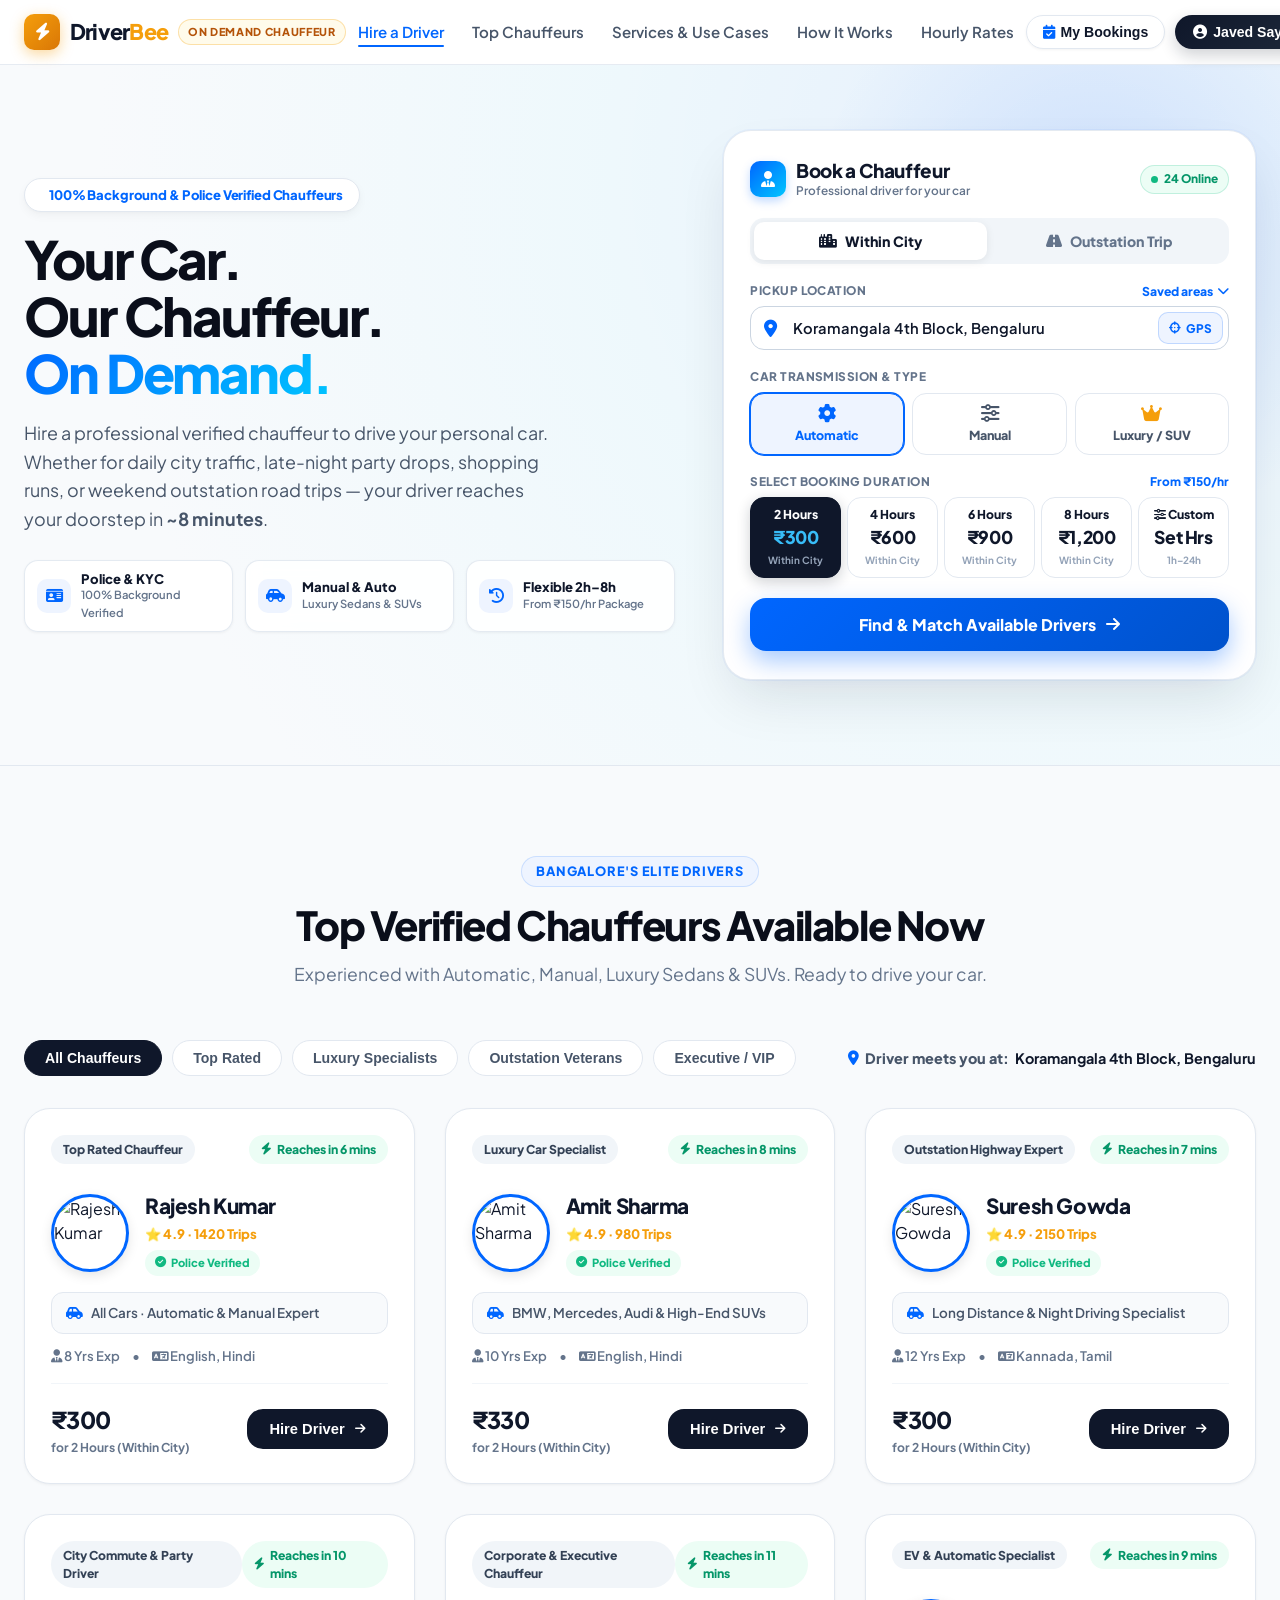
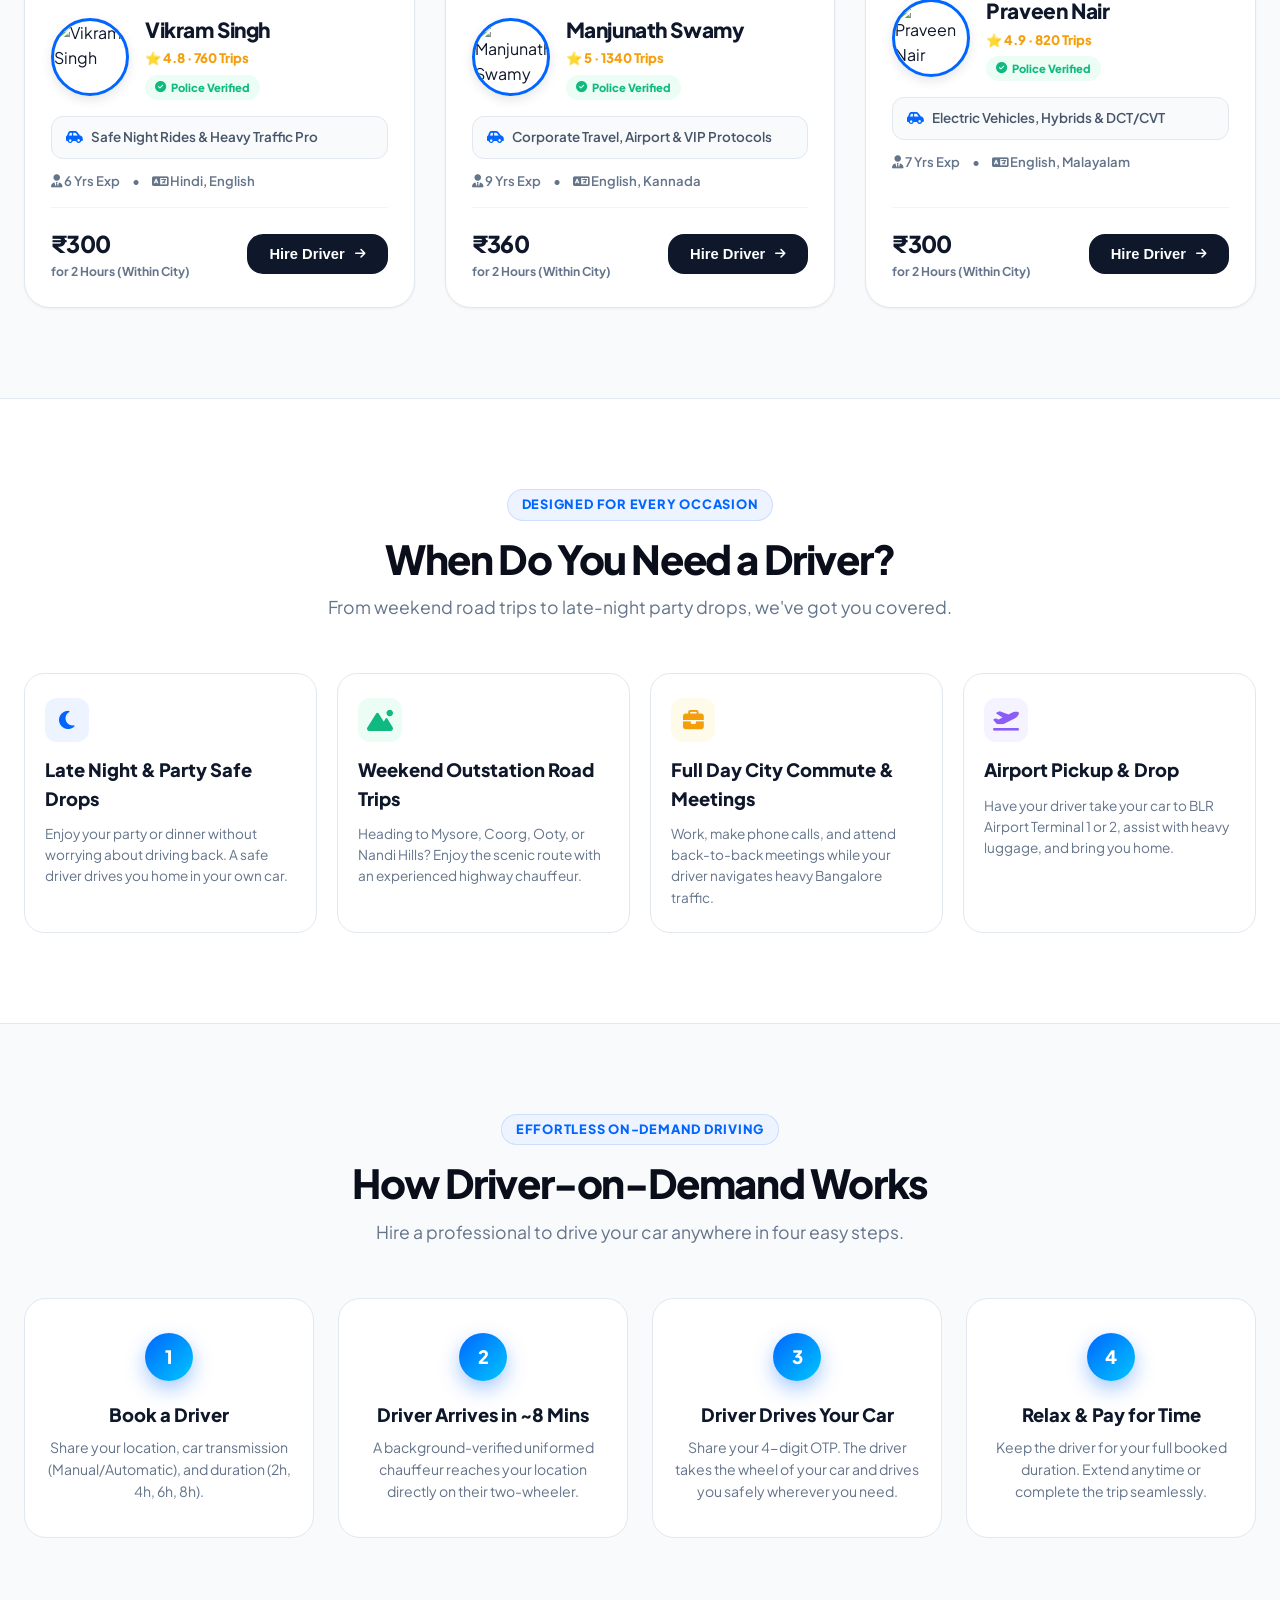
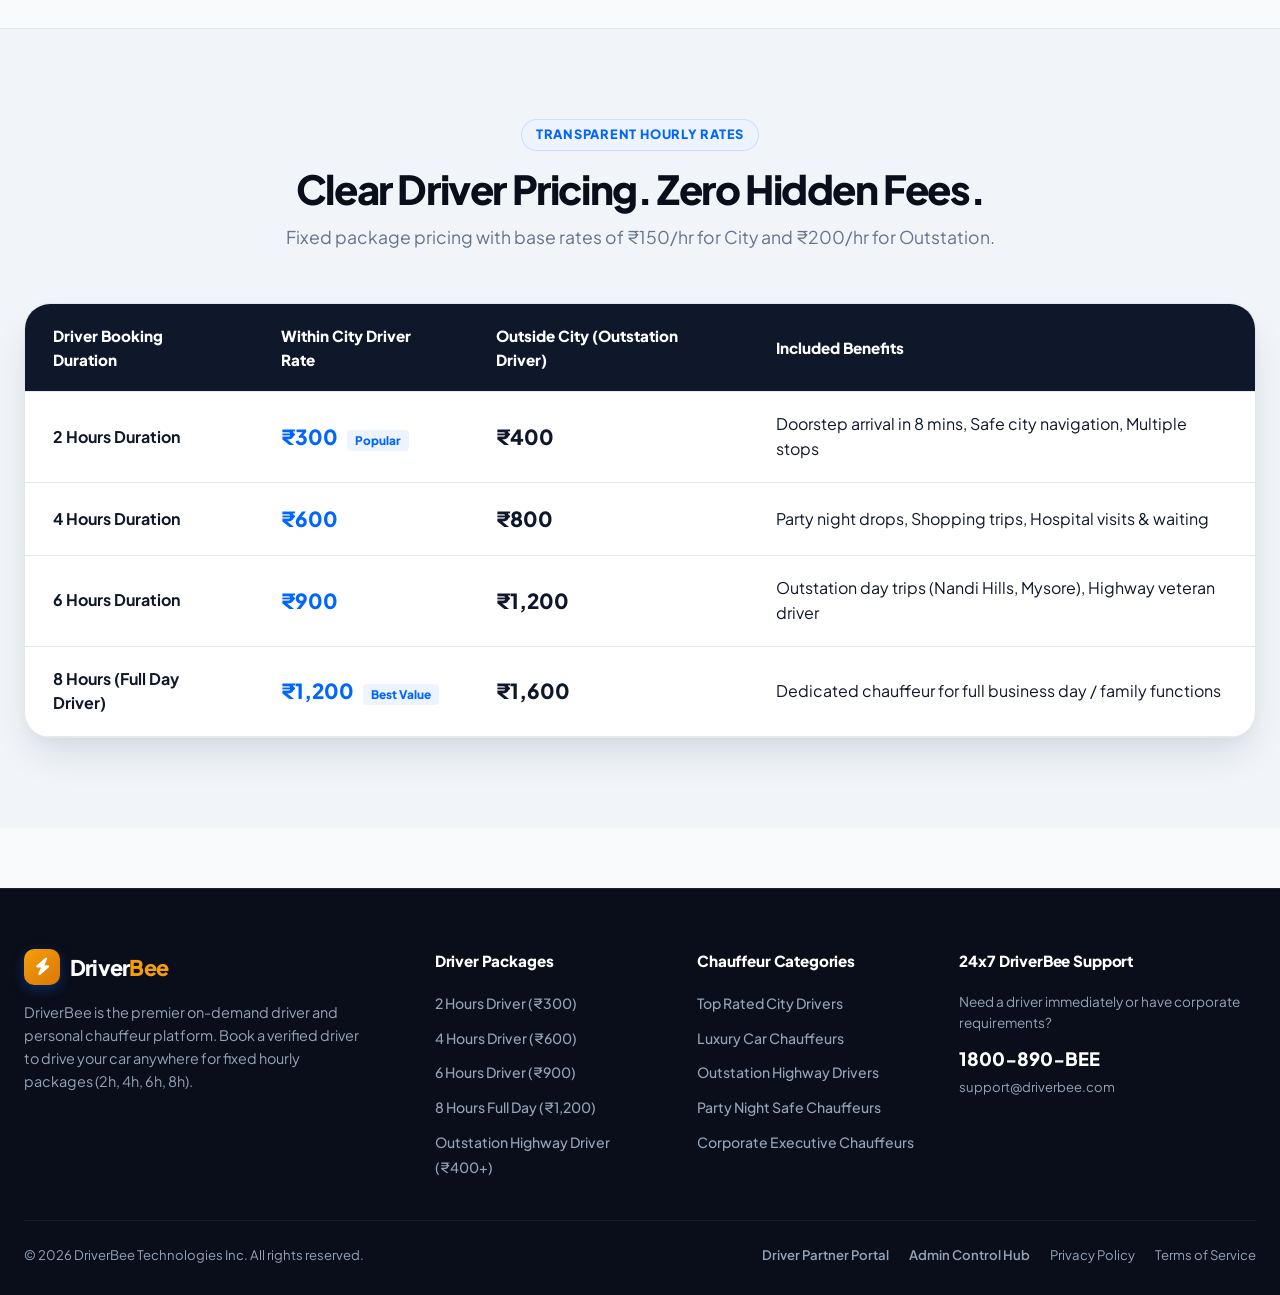
==== index.html @ 40b6294b "Initial commit: DriverBee on-demand chauffeur web platform" ====
<!DOCTYPE html>
<html lang="en">
<head>
  <meta charset="UTF-8">
  <meta name="viewport" content="width=device-width, initial-scale=1.0">
  <title>DriverBee | Hire a Driver on Demand | Your Car, Our Chauffeur</title>
  <meta name="description" content="DriverBee - Hire a verified professional driver on demand to drive your car. Available 24x7 for 2h, 4h, 6h, or 8h durations. Reaches your doorstep in 8 minutes.">

  <!-- Google Fonts -->
  <link rel="preconnect" href="https://fonts.googleapis.com">
  <link rel="preconnect" href="https://fonts.gstatic.com" crossorigin>
  <link href="https://fonts.googleapis.com/css2?family=Plus+Jakarta+Sans:wght@400;500;600;700;800;900&display=swap" rel="stylesheet">

  <!-- FontAwesome Icons -->
  <link rel="stylesheet" href="https://cdnjs.cloudflare.com/ajax/libs/font-awesome/6.5.1/css/all.min.css">

  <!-- Leaflet Maps CSS -->
  <link rel="stylesheet" href="https://unpkg.com/leaflet@1.9.4/dist/leaflet.css" />

  <!-- App Stylesheets -->
  <link rel="stylesheet" href="css/main.css?v=5">
  <link rel="stylesheet" href="css/components.css?v=5">
</head>
<body>

  <!-- Sticky Luxury Website Navbar -->
  <header class="site-navbar">
    <div class="container nav-container">
      <a href="#hero" class="site-brand">
        <div class="brand-icon-box" style="background: linear-gradient(135deg, #F59E0B, #D97706); box-shadow: 0 4px 14px rgba(245, 158, 11, 0.4);">
          <i class="fa-solid fa-bolt" style="color: #FFFFFF;"></i>
        </div>
        <span>Driver<span style="color: #F59E0B;">Bee</span></span>
        <span class="site-brand-badge" style="background: #FFFBEB; color: #B45309; border-color: rgba(245, 158, 11, 0.3);">ON DEMAND CHAUFFEUR</span>
      </a>

      <ul class="nav-menu-links">
        <li><a href="#hero" class="nav-link active">Hire a Driver</a></li>
        <li><a href="#fleetShowcase" class="nav-link">Top Chauffeurs</a></li>
        <li><a href="#useCasesSection" class="nav-link">Services & Use Cases</a></li>
        <li><a href="#howItWorks" class="nav-link">How It Works</a></li>
        <li><a href="#pricingMatrixSection" class="nav-link">Hourly Rates</a></li>
      </ul>

      <div class="nav-actions">
        <button class="nav-btn-secondary" id="btnMyBookingsNav">
          <i class="fa-solid fa-calendar-check" style="color: #0066FF;"></i>
          <span>My Bookings</span>
        </button>

        <button class="nav-btn-primary" onclick="showToast('Customer Account: Javed Sayed (+91 98765 43210)', 'accent')">
          <i class="fa-solid fa-circle-user"></i>
          <span>Javed Sayed</span>
        </button>
      </div>
    </div>
  </header>

  <!-- Main Website Content Area -->
  <div class="main-website-content">

    <!-- ==========================================================
         VIEW 1: CUSTOMER DRIVER BOOKING WEBSITE
         ========================================================== -->
    <div id="customerAppView" style="display: flex; flex-direction: column; width: 100%;">

      <!-- ACTIVE LIVE DRIVER BANNER (Appears if user has active session) -->
      <div id="customerActiveSessionAlert" style="display: none; background: #0A0E1A; color: #fff; padding: 14px 0; border-bottom: 2px solid #0066FF;">
        <div class="container" style="display: flex; justify-content: space-between; align-items: center;">
          <div style="display: flex; align-items: center; gap: 14px;">
            <span class="badge badge-success"><i class="fa-solid fa-circle-dot fa-fade"></i> DRIVER SESSION ACTIVE</span>
            <span id="activeAlertText" style="font-weight: 700;">Rajesh Kumar is assigned to drive your car</span>
          </div>
          <button id="btnOpenActiveTracker" style="background: #0066FF; color: #fff; border: none; border-radius: var(--radius-full); padding: 7px 20px; font-weight: 800; font-size: 0.88rem; cursor: pointer;">
            View Driver Live Tracking & HUD <i class="fa-solid fa-arrow-right" style="margin-left: 4px;"></i>
          </button>
        </div>
      </div>

      <!-- A. HERO SECTION WITH RICH DRIVER BOOKING WIDGET -->
      <section class="hero-web-section" id="hero">
        <div class="hero-mesh-bg"></div>
        <div class="container hero-grid-layout">
          
          <!-- Left Hero Typography -->
          <div class="hero-content-left">
            <div class="hero-pill-tag">
              <i class="fa-solid fa-shield-check" style="color: #0066FF;"></i>
              <span>100% Background & Police Verified Chauffeurs</span>
            </div>

            <h1 class="hero-heading">
              Your Car.<br>
              Our Chauffeur.<br>
              <span class="gradient-text-accent">On Demand.</span>
            </h1>

            <p class="hero-description">
              Hire a professional verified chauffeur to drive your personal car. Whether for daily city traffic, late-night party drops, shopping runs, or weekend outstation road trips — your driver reaches your doorstep in <b>~8 minutes</b>.
            </p>

            <div class="hero-trust-grid">
              <div class="trust-card">
                <div class="trust-icon"><i class="fa-solid fa-id-card"></i></div>
                <div class="trust-text">
                  <div class="trust-title">Police & KYC</div>
                  <div class="trust-sub">100% Background Verified</div>
                </div>
              </div>
              <div class="trust-card">
                <div class="trust-icon"><i class="fa-solid fa-car-side"></i></div>
                <div class="trust-text">
                  <div class="trust-title">Manual & Auto</div>
                  <div class="trust-sub">Luxury Sedans & SUVs</div>
                </div>
              </div>
              <div class="trust-card">
                <div class="trust-icon"><i class="fa-solid fa-clock-rotate-left"></i></div>
                <div class="trust-text">
                  <div class="trust-title">Flexible 2h–8h</div>
                  <div class="trust-sub">From ₹150/hr Package</div>
                </div>
              </div>
            </div>
          </div>

          <!-- Right Hero Interactive Booking Box -->
          <div class="hero-booking-card">
            <div class="widget-header-row">
              <div class="widget-header-title">
                <div class="widget-header-icon-box">
                  <i class="fa-solid fa-user-tie"></i>
                </div>
                <div>
                  <div class="widget-title-text">Book a Chauffeur</div>
                  <div class="widget-title-sub">Professional driver for your car</div>
                </div>
              </div>
              <div class="widget-live-badge">
                <div class="pulse-dot-green"></div>
                <span>24 Online</span>
              </div>
            </div>

            <!-- Service Options Tabs (Within City vs Outside City) -->
            <div class="service-mode-tabs">
              <button class="service-tab-btn active trip-type-card" data-type="within" type="button">
                <i class="fa-solid fa-city"></i>
                <span>Within City</span>
              </button>
              <button class="service-tab-btn trip-type-card" data-type="outside" type="button">
                <i class="fa-solid fa-road"></i>
                <span>Outstation Trip</span>
              </button>
            </div>

            <!-- Pickup Location Input -->
            <div class="widget-input-group">
              <div class="widget-label-row">
                <label class="widget-label">PICKUP LOCATION</label>
                <button type="button" class="btn-saved-places" onclick="customerCtrl.openLocationModal()">
                  Saved areas <i class="fa-solid fa-chevron-down"></i>
                </button>
              </div>
              <div class="widget-input-wrap">
                <i class="fa-solid fa-location-dot input-icon-left"></i>
                <input type="text" class="widget-input" id="locationSearchInput" placeholder="Enter your pickup address" value="Koramangala 4th Block, Bengaluru">
                <button class="btn-gps-action" id="useGpsBtn" type="button" title="Detect GPS location">
                  <i class="fa-solid fa-crosshairs"></i>
                  <span class="gps-text">GPS</span>
                </button>
              </div>
            </div>

            <!-- Outstation Destination (Visible when Outside City is selected) -->
            <div class="outstation-dest-web" id="outstationDestCard">
              <label class="widget-label" style="color: #0066FF;">
                <i class="fa-solid fa-route"></i> OUTSTATION DESTINATION CITY
              </label>
              <div class="widget-input-wrap">
                <i class="fa-solid fa-map-pin input-icon-left" style="color: #0066FF;"></i>
                <input type="text" class="widget-input" id="outstationDestInput" placeholder="e.g. Mysore, Nandi Hills, Coorg, Ooty, Chennai">
              </div>
            </div>

            <!-- Car Transmission & Category Selector -->
            <div class="widget-input-group">
              <label class="widget-label">CAR TRANSMISSION & TYPE</label>
              <div class="car-spec-select-row">
                <button class="car-spec-btn active" type="button" onclick="document.querySelectorAll('.car-spec-btn').forEach(b=>b.classList.remove('active')); this.classList.add('active'); showToast('Automatic car specialist assigned', 'accent');">
                  <i class="fa-solid fa-gear spec-icon"></i>
                  <span class="spec-label">Automatic</span>
                </button>
                <button class="car-spec-btn" type="button" onclick="document.querySelectorAll('.car-spec-btn').forEach(b=>b.classList.remove('active')); this.classList.add('active'); showToast('Manual transmission driver assigned', 'accent');">
                  <i class="fa-solid fa-sliders spec-icon"></i>
                  <span class="spec-label">Manual</span>
                </button>
                <button class="car-spec-btn" type="button" onclick="document.querySelectorAll('.car-spec-btn').forEach(b=>b.classList.remove('active')); this.classList.add('active'); showToast('Executive Luxury chauffeur assigned', 'accent');">
                  <i class="fa-solid fa-crown spec-icon" style="color: #F59E0B;"></i>
                  <span class="spec-label">Luxury / SUV</span>
                </button>
              </div>
            </div>

            <!-- Duration Selection Cards -->
            <div class="widget-input-group">
              <div class="widget-label-row">
                <label class="widget-label">SELECT BOOKING DURATION</label>
                <span class="widget-rate-hint">From ₹150/hr</span>
              </div>

              <div class="duration-web-grid">
                <div class="duration-web-card duration-card active" data-hours="2">
                  <span class="dur-hrs duration-time">2 Hours</span>
                  <span class="dur-cost duration-price">₹300</span>
                  <span class="duration-badge-trip">Within City</span>
                </div>

                <div class="duration-web-card duration-card" data-hours="4">
                  <span class="dur-hrs duration-time">4 Hours</span>
                  <span class="dur-cost duration-price">₹600</span>
                  <span class="duration-badge-trip">Within City</span>
                </div>

                <div class="duration-web-card duration-card" data-hours="6">
                  <span class="dur-hrs duration-time">6 Hours</span>
                  <span class="dur-cost duration-price">₹900</span>
                  <span class="duration-badge-trip">Within City</span>
                </div>

                <div class="duration-web-card duration-card" data-hours="8">
                  <span class="dur-hrs duration-time">8 Hours</span>
                  <span class="dur-cost duration-price">₹1,200</span>
                  <span class="duration-badge-trip">Within City</span>
                </div>

                <div class="duration-web-card duration-card custom-trigger-card" id="customDurationCard" data-hours="custom" onclick="customerCtrl.selectCustomDurationMode()">
                  <span class="dur-hrs"><i class="fa-solid fa-sliders"></i> Custom</span>
                  <span class="dur-cost" id="customCardPrice">Set Hrs</span>
                  <span class="duration-badge-trip" id="customCardLabel">1h–24h</span>
                </div>
              </div>

              <!-- Custom Duration Stepper & Slider Panel -->
              <div class="custom-duration-panel" id="customDurationPanel">
                <div class="custom-panel-header">
                  <span class="custom-panel-title"><i class="fa-solid fa-clock-rotate-left"></i> Custom Hours</span>
                  <span class="custom-panel-badge" id="customRateBadge">₹150 / hr</span>
                </div>

                <div class="custom-stepper-wrap">
                  <button type="button" class="stepper-btn" onclick="customerCtrl.adjustCustomHours(-1)" title="Decrease 1 Hour">
                    <i class="fa-solid fa-minus"></i>
                  </button>
                  <div class="stepper-val-display">
                    <div class="stepper-val-hrs" id="customHoursDisplay">3 Hours</div>
                    <div class="stepper-val-sub" id="customCalculatedFare">Total Fare: ₹450</div>
                  </div>
                  <button type="button" class="stepper-btn" onclick="customerCtrl.adjustCustomHours(1)" title="Increase 1 Hour">
                    <i class="fa-solid fa-plus"></i>
                  </button>
                </div>

                <input type="range" class="custom-range-slider" id="customDurationSlider" min="1" max="24" step="1" value="3" oninput="customerCtrl.onCustomSliderChange(this.value)">

                <div class="quick-custom-chips">
                  <span style="font-size: 0.72rem; color: #64748B; font-weight: 700;">Quick:</span>
                  <button type="button" class="quick-hour-chip" onclick="customerCtrl.setCustomHours(1)">1h</button>
                  <button type="button" class="quick-hour-chip active" onclick="customerCtrl.setCustomHours(3)">3h</button>
                  <button type="button" class="quick-hour-chip" onclick="customerCtrl.setCustomHours(5)">5h</button>
                  <button type="button" class="quick-hour-chip" onclick="customerCtrl.setCustomHours(7)">7h</button>
                  <button type="button" class="quick-hour-chip" onclick="customerCtrl.setCustomHours(10)">10h</button>
                  <button type="button" class="quick-hour-chip" onclick="customerCtrl.setCustomHours(12)">12h</button>
                  <button type="button" class="quick-hour-chip" onclick="customerCtrl.setCustomHours(24)">24h</button>
                </div>
              </div>
            </div>

            <!-- Search Button: Opens Dedicated Matched Drivers Page -->
            <button class="btn-search-cars" id="btnFindMatchDrivers" type="button" onclick="customerCtrl.openDriversPage()">
              <span>Find & Match Available Drivers</span>
              <i class="fa-solid fa-arrow-right"></i>
            </button>
          </div>

        </div>
      </section>

      <!-- B. TOP VERIFIED CHAUFFEURS FLEET SHOWCASE -->
      <section class="web-section" id="fleetShowcase">
        <div class="container">
          <div class="section-title-wrap">
            <span class="section-tag">Bangalore's Elite Drivers</span>
            <h2 class="section-main-heading">Top Verified Chauffeurs Available Now</h2>
            <p class="section-sub-heading">Experienced with Automatic, Manual, Luxury Sedans & SUVs. Ready to drive your car.</p>
          </div>

          <!-- Category Filter Bar -->
          <div class="fleet-controls-bar">
            <div class="fleet-pills-row">
              <button class="cat-pill fleet-filter-pill active" data-category="all">All Chauffeurs</button>
              <button class="cat-pill fleet-filter-pill" data-category="Top Rated">Top Rated</button>
              <button class="cat-pill fleet-filter-pill" data-category="Luxury">Luxury Specialists</button>
              <button class="cat-pill fleet-filter-pill" data-category="Outstation">Outstation Veterans</button>
              <button class="cat-pill fleet-filter-pill" data-category="Corporate">Executive / VIP</button>
            </div>

            <div style="font-size: 0.9rem; font-weight: 800; color: #475569; display: flex; align-items: center; gap: 6px;">
              <i class="fa-solid fa-location-dot" style="color: #0066FF;"></i> Driver meets you at: <b id="currentLocText" style="color: #0F172A;">Koramangala 4th Block, Bengaluru</b>
            </div>
          </div>

          <!-- Drivers Cards Grid -->
          <div class="fleet-cards-web-grid" id="popularCarsList">
            <!-- Dynamically populated by js/customer.js -->
          </div>
        </div>
      </section>


      <!-- C. POPULAR SERVICES & USE-CASES -->
      <section class="web-section" id="useCasesSection" style="background: #FFFFFF; border-top: 1px solid var(--border-subtle); border-bottom: 1px solid var(--border-subtle);">
        <div class="container">
          <div class="section-title-wrap">
            <span class="section-tag">Designed for Every Occasion</span>
            <h2 class="section-main-heading">When Do You Need a Driver?</h2>
            <p class="section-sub-heading">From weekend road trips to late-night party drops, we've got you covered.</p>
          </div>

          <div class="use-cases-grid">
            <div class="use-case-card" onclick="customerCtrl.setBookingDuration(4); showToast('Selected 4 Hours Night Chauffeur package', 'accent');">
              <div class="use-case-icon-box" style="background: #EEF4FF; color: #0066FF;">
                <i class="fa-solid fa-moon"></i>
              </div>
              <h3 style="font-size: 1.15rem; font-weight: 800; color: #0F172A;">Late Night & Party Safe Drops</h3>
              <p style="font-size: 0.85rem; color: #64748B;">Enjoy your party or dinner without worrying about driving back. A safe driver drives you home in your own car.</p>
            </div>

            <div class="use-case-card" onclick="document.querySelector('.trip-type-card[data-type=outside]').click(); showToast('Selected Outstation Road Trip package', 'accent');">
              <div class="use-case-icon-box" style="background: #ECFDF5; color: #10B981;">
                <i class="fa-solid fa-mountain-sun"></i>
              </div>
              <h3 style="font-size: 1.15rem; font-weight: 800; color: #0F172A;">Weekend Outstation Road Trips</h3>
              <p style="font-size: 0.85rem; color: #64748B;">Heading to Mysore, Coorg, Ooty, or Nandi Hills? Enjoy the scenic route with an experienced highway chauffeur.</p>
            </div>

            <div class="use-case-card" onclick="customerCtrl.setBookingDuration(8); showToast('Selected 8 Hours Full Day package', 'accent');">
              <div class="use-case-icon-box" style="background: #FFFBEB; color: #F59E0B;">
                <i class="fa-solid fa-briefcase"></i>
              </div>
              <h3 style="font-size: 1.15rem; font-weight: 800; color: #0F172A;">Full Day City Commute & Meetings</h3>
              <p style="font-size: 0.85rem; color: #64748B;">Work, make phone calls, and attend back-to-back meetings while your driver navigates heavy Bangalore traffic.</p>
            </div>

            <div class="use-case-card" onclick="showToast('Airport terminal pickup selected', 'accent');">
              <div class="use-case-icon-box" style="background: #F5F3FF; color: #8B5CF6;">
                <i class="fa-solid fa-plane-departure"></i>
              </div>
              <h3 style="font-size: 1.15rem; font-weight: 800; color: #0F172A;">Airport Pickup & Drop</h3>
              <p style="font-size: 0.85rem; color: #64748B;">Have your driver take your car to BLR Airport Terminal 1 or 2, assist with heavy luggage, and bring you home.</p>
            </div>
          </div>
        </div>
      </section>


      <!-- D. HOW IT WORKS SECTION -->
      <section class="web-section" id="howItWorks">
        <div class="container">
          <div class="section-title-wrap">
            <span class="section-tag">Effortless On-Demand Driving</span>
            <h2 class="section-main-heading">How Driver-on-Demand Works</h2>
            <p class="section-sub-heading">Hire a professional to drive your car anywhere in four easy steps.</p>
          </div>

          <div class="how-it-works-grid">
            <div class="step-card">
              <div class="step-number-badge">1</div>
              <h3 class="step-card-title">Book a Driver</h3>
              <p class="step-card-desc">Share your location, car transmission (Manual/Automatic), and duration (2h, 4h, 6h, 8h).</p>
            </div>

            <div class="step-card">
              <div class="step-number-badge">2</div>
              <h3 class="step-card-title">Driver Arrives in ~8 Mins</h3>
              <p class="step-card-desc">A background-verified uniformed chauffeur reaches your location directly on their two-wheeler.</p>
            </div>

            <div class="step-card">
              <div class="step-number-badge">3</div>
              <h3 class="step-card-title">Driver Drives Your Car</h3>
              <p class="step-card-desc">Share your 4-digit OTP. The driver takes the wheel of your car and drives you safely wherever you need.</p>
            </div>

            <div class="step-card">
              <div class="step-number-badge">4</div>
              <h3 class="step-card-title">Relax & Pay for Time</h3>
              <p class="step-card-desc">Keep the driver for your full booked duration. Extend anytime or complete the trip seamlessly.</p>
            </div>
          </div>
        </div>
      </section>


      <!-- E. TRANSPARENT PRICING MATRIX SECTION -->
      <section class="web-section" id="pricingMatrixSection" style="background: #F1F5F9; border-top: 1px solid var(--border-subtle);">
        <div class="container">
          <div class="section-title-wrap">
            <span class="section-tag">Transparent Hourly Rates</span>
            <h2 class="section-main-heading">Clear Driver Pricing. Zero Hidden Fees.</h2>
            <p class="section-sub-heading">Fixed package pricing with base rates of ₹150/hr for City and ₹200/hr for Outstation.</p>
          </div>

          <div class="pricing-matrix-container">
            <table class="pricing-web-table">
              <thead>
                <tr>
                  <th>Driver Booking Duration</th>
                  <th>Within City Driver Rate</th>
                  <th>Outside City (Outstation Driver)</th>
                  <th>Included Benefits</th>
                </tr>
              </thead>
              <tbody>
                <tr>
                  <td><b>2 Hours Duration</b></td>
                  <td><span style="font-size: 1.3rem; font-weight: 900; color: #0066FF;">₹300</span> <span class="badge-pop-rate">Popular</span></td>
                  <td><span style="font-size: 1.3rem; font-weight: 900; color: #0F172A;">₹400</span></td>
                  <td>Doorstep arrival in 8 mins, Safe city navigation, Multiple stops</td>
                </tr>
                <tr>
                  <td><b>4 Hours Duration</b></td>
                  <td><span style="font-size: 1.3rem; font-weight: 900; color: #0066FF;">₹600</span></td>
                  <td><span style="font-size: 1.3rem; font-weight: 900; color: #0F172A;">₹800</span></td>
                  <td>Party night drops, Shopping trips, Hospital visits & waiting</td>
                </tr>
                <tr>
                  <td><b>6 Hours Duration</b></td>
                  <td><span style="font-size: 1.3rem; font-weight: 900; color: #0066FF;">₹900</span></td>
                  <td><span style="font-size: 1.3rem; font-weight: 900; color: #0F172A;">₹1,200</span></td>
                  <td>Outstation day trips (Nandi Hills, Mysore), Highway veteran driver</td>
                </tr>
                <tr>
                  <td><b>8 Hours (Full Day Driver)</b></td>
                  <td><span style="font-size: 1.3rem; font-weight: 900; color: #0066FF;">₹1,200</span> <span class="badge-pop-rate">Best Value</span></td>
                  <td><span style="font-size: 1.3rem; font-weight: 900; color: #0F172A;">₹1,600</span></td>
                  <td>Dedicated chauffeur for full business day / family functions</td>
                </tr>
              </tbody>
            </table>
          </div>
        </div>
      </section>

    </div>

    <!-- ==========================================================
         VIEW 1.5: DEDICATED MATCHED DRIVERS DIRECTORY PAGE
         ========================================================== -->
    <div id="driverResultsView" style="display: none; padding: 40px 0; background: #F8FAFC; min-height: 85vh;">
      <div class="container">
        
        <!-- Breadcrumb & Top Bar -->
        <div style="display: flex; justify-content: space-between; align-items: center; margin-bottom: 24px; flex-wrap: wrap; gap: 14px;">
          <div>
            <div style="display: flex; align-items: center; gap: 8px; font-size: 0.85rem; color: #64748B; margin-bottom: 4px;">
              <a href="javascript:void(0)" onclick="window.switchAppView('screen-home')" style="color: #0066FF; text-decoration: none; font-weight: 700;"><i class="fa-solid fa-arrow-left"></i> Back to Booking Widget</a>
              <span>/</span>
              <span style="font-weight: 600;">Available Drivers Near You</span>
            </div>
            <h1 style="font-size: 2.2rem; font-weight: 900; color: #0A0E1A; letter-spacing: -0.03em; margin: 0;">Matched Verified Drivers</h1>
            <p style="color: #64748B; font-size: 1rem; margin-top: 4px;">6 verified professional chauffeurs available right now to drive your car in Bengaluru.</p>
          </div>

          <div style="display: flex; gap: 10px; align-items: center;">
            <button class="nav-btn-secondary" onclick="window.switchAppView('screen-home')" style="background: #FFFFFF; border: 1.5px solid #E2E8F0; padding: 10px 18px; border-radius: var(--radius-full); font-weight: 700; cursor: pointer;">
              <i class="fa-solid fa-sliders"></i> Modify Duration / Location
            </button>
          </div>
        </div>

        <!-- Live Search Criteria Summary Bar -->
        <div class="results-criteria-bar">
          <div style="display: flex; align-items: center; gap: 20px; flex-wrap: wrap;">
            <div style="display: flex; align-items: center; gap: 8px; font-size: 0.92rem; font-weight: 800; color: #0F172A;">
              <i class="fa-solid fa-location-dot" style="color: #0066FF; font-size: 1.15rem;"></i>
              <span>Pickup: <b id="resultsPickupText" style="color: #0066FF;">Koramangala 4th Block, Bengaluru</b></span>
            </div>
            <div style="height: 20px; width: 1px; background: #CBD5E1;"></div>
            <div style="display: flex; align-items: center; gap: 8px; font-size: 0.92rem; font-weight: 800; color: #0F172A;">
              <i class="fa-solid fa-clock" style="color: #10B981; font-size: 1.15rem;"></i>
              <span id="resultsDurationText">2 Hours Duration (₹300)</span>
            </div>
            <div style="height: 20px; width: 1px; background: #CBD5E1;"></div>
            <div style="display: flex; align-items: center; gap: 8px; font-size: 0.92rem; font-weight: 800; color: #0F172A;">
              <i class="fa-solid fa-city" style="color: #F59E0B; font-size: 1.15rem;"></i>
              <span id="resultsTripTypeText">Within City Drive</span>
            </div>
          </div>

          <div style="display: flex; align-items: center; gap: 8px;">
            <span class="badge badge-success" style="font-size: 0.85rem; padding: 8px 16px; border-radius: var(--radius-full);">
              <i class="fa-solid fa-bolt"></i> Doorstep ETA: ~8 Minutes
            </span>
          </div>
        </div>

        <!-- Filter Chips Row -->
        <div class="fleet-controls-bar" style="margin-bottom: 24px;">
          <div class="fleet-pills-row">
            <button class="cat-pill fleet-filter-pill active" onclick="customerCtrl.filterResultsCategory('all', this)">All Drivers (6)</button>
            <button class="cat-pill fleet-filter-pill" onclick="customerCtrl.filterResultsCategory('Top Rated', this)">⭐ 4.9+ Rated (3)</button>
            <button class="cat-pill fleet-filter-pill" onclick="customerCtrl.filterResultsCategory('Luxury', this)">👑 Luxury Specialists (2)</button>
            <button class="cat-pill fleet-filter-pill" onclick="customerCtrl.filterResultsCategory('Outstation', this)">🛣️ Highway Veterans (2)</button>
            <button class="cat-pill fleet-filter-pill" onclick="customerCtrl.filterResultsCategory('Corporate', this)">👔 Executive VIP (1)</button>
          </div>
        </div>

        <!-- Split Grid: Left Drivers Cards, Right Live GPS Radar Map -->
        <div class="results-split-grid">
          <!-- Left Column: Matched Drivers Cards -->
          <div style="display: flex; flex-direction: column; gap: 20px;" id="resultsDriverCardsList">
            <!-- Dynamically populated by js/customer.js -->
          </div>

          <!-- Right Column: Live Nearby Drivers Map -->
          <div style="background: #FFFFFF; border: 1.5px solid #E2E8F0; border-radius: 24px; padding: 22px; box-shadow: var(--shadow-md); position: sticky; top: 90px;">
            <div style="display: flex; justify-content: space-between; align-items: center; margin-bottom: 14px;">
              <div>
                <h3 style="font-size: 1.15rem; font-weight: 900; color: #0F172A; margin: 0;">Live Chauffeur Radar</h3>
                <p style="font-size: 0.8rem; color: #64748B; margin: 2px 0 0;">Active drivers nearby in Koramangala & Indiranagar</p>
              </div>
              <span class="badge badge-accent" style="font-size: 0.78rem;"><i class="fa-solid fa-radar"></i> 6 Online</span>
            </div>

            <div style="height: 380px; border-radius: 16px; overflow: hidden; position: relative; border: 1.5px solid #E2E8F0;">
              <div id="matchedDriversMap" style="width: 100%; height: 100%;"></div>
            </div>

            <div style="margin-top: 16px; background: #F8FAFC; border: 1px solid #E2E8F0; border-radius: 14px; padding: 14px; font-size: 0.82rem; color: #475569; display: flex; align-items: flex-start; gap: 10px;">
              <i class="fa-solid fa-shield-check" style="color: #10B981; font-size: 1.1rem; margin-top: 2px;"></i>
              <div>
                <b>100% Verified Chauffeurs Guarantee</b><br>
                Commercial driving license verified, KYC + police background cleared, and trained for luxury & automatic vehicles.
              </div>
            </div>
          </div>
        </div>

      </div>
    </div>

    <!-- ==========================================================
         VIEW 2: LIVE DRIVER TRACKING & ACTIVE TRIP PAGE (DESKTOP)
         ========================================================== -->
    <div id="liveTrackingDesktopView" style="display: none; padding: 40px 0; background: #F8FAFC;">
      <div class="container">
        
        <div style="display: flex; justify-content: space-between; align-items: center; margin-bottom: 24px;">
          <div>
            <h2 style="font-size: 2.2rem; font-weight: 900; color: #0F172A; letter-spacing: -0.02em;">Live Driver Telemetry</h2>
            <p style="color: #64748B; font-size: 1rem;">Tracking your professional chauffeur arriving at your doorstep in real-time</p>
          </div>
          <button class="nav-btn-secondary" onclick="window.switchAppView('screen-home')">
            <i class="fa-solid fa-arrow-left"></i> Back to Homepage
          </button>
        </div>

        <div class="tracking-web-container">
          <!-- Left Map Column -->
          <div class="tracking-map-col">
            <div id="trackingMap" style="width: 100%; height: 100%;"></div>
          </div>

          <!-- Right Info Column -->
          <div class="tracking-info-col">
            
            <!-- Step Status Timeline -->
            <div class="status-timeline">
              <div class="timeline-line">
                <div class="timeline-line-progress" style="width: 50%;"></div>
              </div>
              <div class="timeline-step completed">
                <div class="step-circle"><i class="fa-solid fa-check"></i></div>
                <span class="step-label">Confirmed</span>
              </div>
              <div class="timeline-step completed">
                <div class="step-circle"><i class="fa-solid fa-id-card"></i></div>
                <span class="step-label">Driver Assigned</span>
              </div>
              <div class="timeline-step current" id="stepCarOnWay">
                <div class="step-circle"><i class="fa-solid fa-person-walking"></i></div>
                <span class="step-label">Driver En Route</span>
              </div>
              <div class="timeline-step" id="stepArrived">
                <div class="step-circle"><i class="fa-solid fa-door-open"></i></div>
                <span class="step-label">At Doorstep</span>
              </div>
              <div class="timeline-step" id="stepTripActive">
                <div class="step-circle"><i class="fa-solid fa-car-side"></i></div>
                <span class="step-label">Driving Your Car</span>
              </div>
            </div>

            <!-- Driver Card -->
            <div class="driver-profile-card">
              <div class="driver-avatar-wrap">
                <img src="https://images.unsplash.com/photo-1534528741775-53994a69daeb?auto=format&fit=crop&w=200&q=80" alt="Driver" class="driver-avatar" id="trackDriverAvatar">
                <div class="driver-rating-pill">⭐ 4.9</div>
              </div>

              <div class="driver-info-col">
                <div class="driver-name" id="trackDriverName">Rajesh Kumar</div>
                <div class="driver-car-meta">
                  <span id="trackDriverCar">Top Rated Chauffeur</span>
                  <span class="plate-badge" id="trackDriverPlate">8 Yrs Exp</span>
                </div>
              </div>

              <div class="driver-actions-col">
                <button class="driver-action-btn" onclick="document.getElementById('callModalOverlay').classList.add('active')" title="Call Driver">
                  <i class="fa-solid fa-phone"></i>
                </button>
                <button class="driver-action-btn" onclick="document.getElementById('chatModalOverlay').classList.add('active')" title="Chat">
                  <i class="fa-solid fa-comment-dots"></i>
                </button>
              </div>
            </div>

            <!-- Handover OTP -->
            <div class="handover-otp-box">
              <div>
                <div class="otp-label">Driver Handover Start OTP</div>
                <div style="font-size: 0.78rem; color: #64748B;">Share with driver when they arrive to start trip timer</div>
              </div>
              <div class="otp-number" id="trackOtpNumber">4821</div>
            </div>

            <!-- Active Countdown Clock (When Trip is Active) -->
            <div id="activeHudCountdownBox" style="background: #0A0E1A; color: #fff; border-radius: 20px; padding: 22px; text-align: center; box-shadow: var(--shadow-md);">
              <div style="font-size: 0.8rem; color: #38BDF8; font-weight: 800; text-transform: uppercase; letter-spacing: 0.05em;">Driver with you for</div>
              <div class="countdown-main-timer" id="activeTripCountdownTimer" style="font-size: 2.6rem;">03:42:18</div>
              <div style="font-size: 0.8rem; color: #94A3B8;">remaining in your booked session</div>
            </div>

            <!-- Action Buttons -->
            <div style="display: grid; grid-template-columns: 1fr 1fr; gap: 12px;">
              <button class="extend-btn" id="extendTripBtn">
                <i class="fa-solid fa-clock-rotate-left"></i> Extend Driver Time
              </button>
              <button class="sos-btn" id="sosBtn">
                <i class="fa-solid fa-triangle-exclamation"></i> 24x7 Helpline SOS
              </button>
            </div>

            <button class="btn" id="simArrivedBtn" style="background: #0066FF; color: #fff; border: none; border-radius: 14px; padding: 14px; font-weight: 800; font-size: 0.95rem; cursor: pointer;">
              <i class="fa-solid fa-forward-step"></i> Simulate Driver Arrived at Doorstep
            </button>
          </div>
        </div>

      </div>
    </div>


    <!-- ==========================================================
         VIEW 3: DRIVER PARTNER PORTAL (DESKTOP)
         ========================================================== -->
    <div id="driverAppView" style="display: none; padding: 40px 0; background: #F8FAFC;">
      <div class="container">
        <div style="display: flex; justify-content: space-between; align-items: center; margin-bottom: 24px;">
          <div>
            <h2 style="font-size: 2.2rem; font-weight: 900; color: #0F172A;">Driver Partner Operations Portal</h2>
            <p style="color: #64748B;">Manage your availability, receive on-demand driving requests, and start trips</p>
          </div>

          <div style="display: flex; align-items: center; gap: 14px; background: #FFFFFF; border: 1.5px solid #CBD5E1; padding: 10px 20px; border-radius: var(--radius-full);">
            <span id="driverStatusLabel" style="font-weight: 800; color: #10B981;">Online & Receiving Requests</span>
            <label class="toggle-switch">
              <input type="checkbox" id="driverOnlineToggle" checked>
              <span class="toggle-slider"></span>
            </label>
          </div>
        </div>

        <div class="driver-portal-grid">
          <!-- Driver Left Info & Earnings -->
          <div style="display: flex; flex-direction: column; gap: 20px;">
            <div style="background: #FFFFFF; border: 1.5px solid #E2E8F0; border-radius: 24px; padding: 26px;">
              <div style="display: flex; align-items: center; gap: 16px; margin-bottom: 20px;">
                <img src="https://images.unsplash.com/photo-1534528741775-53994a69daeb?auto=format&fit=crop&w=200&q=80" style="width: 64px; height: 64px; border-radius: 50%; object-fit: cover; border: 2.5px solid #0066FF;">
                <div>
                  <h3 style="font-size: 1.25rem; font-weight: 900;">Rajesh Kumar</h3>
                  <div style="font-size: 0.82rem; color: #64748B;">Specialty: All Manual & Automatic Cars</div>
                  <div style="font-size: 0.8rem; font-weight: 800; color: #F59E0B; margin-top: 3px;">⭐ 4.9 Rating · 1,420 Completed Trips</div>
                </div>
              </div>

              <div style="border-top: 1.5px solid #F1F5F9; padding-top: 18px; display: grid; grid-template-columns: 1fr 1fr; gap: 14px;">
                <div>
                  <div style="font-size: 0.78rem; color: #64748B; font-weight: 700;">Today's Payout</div>
                  <div style="font-size: 1.6rem; font-weight: 900; color: #10B981;" id="driverTodayEarnings">₹2,150</div>
                </div>
                <div>
                  <div style="font-size: 0.78rem; color: #64748B; font-weight: 700;">Trips Done</div>
                  <div style="font-size: 1.6rem; font-weight: 900; color: #0066FF;" id="driverTodayTrips">3</div>
                </div>
              </div>
            </div>

            <!-- Trigger Demo Request -->
            <button id="driverTriggerSimBtn" style="background: #0F172A; color: #fff; border: none; border-radius: 16px; padding: 16px; font-weight: 800; font-size: 0.95rem; cursor: pointer;">
              <i class="fa-solid fa-bell"></i> Simulate Incoming Customer Driver Request
            </button>
          </div>

          <!-- Driver Right Area: Radar / Navigation -->
          <div style="background: #FFFFFF; border: 1.5px solid #E2E8F0; border-radius: 24px; padding: 26px;">
            <div class="driver-radar-card" id="driverRadarCard" style="margin: 0; min-height: 340px; justify-content: center;">
              <div class="radar-circle-outer">
                <div class="radar-pulse-anim"></div>
                <div class="radar-circle-inner"><i class="fa-solid fa-radar radar-center-icon"></i></div>
              </div>
              <h3 style="font-size: 1.3rem; font-weight: 900; margin-bottom: 6px;">Hotspot Radar Active: Koramangala</h3>
              <p style="font-size: 0.9rem; color: #94A3B8; max-width: 420px;">Waiting for nearby customers who need a driver for their car. 15-second response window.</p>
            </div>

            <!-- Active Navigation Panel -->
            <div id="driverActiveTripPanel" style="display: none; flex-direction: column; gap: 16px;">
              <div style="height: 250px; border-radius: 18px; overflow: hidden;"><div id="driverNavMap"></div></div>
              <div style="display: flex; justify-content: space-between; align-items: center; flex-wrap: wrap; gap: 12px;">
                <div>
                  <div style="font-size: 0.78rem; font-weight: 800; color: #0066FF;">MEET CUSTOMER AT</div>
                  <div style="font-size: 1.15rem; font-weight: 800;">Koramangala 4th Block, Bengaluru</div>
                </div>
                <div id="driverOtpSection" style="display: flex; gap: 8px;">
                  <input type="text" id="driverOtpInput" placeholder="4-digit OTP" maxlength="4" style="width: 120px; border: 1.5px solid #CBD5E1; border-radius: 10px; text-align: center; font-weight: 800; font-size: 1.15rem;">
                  <button id="driverVerifyOtpBtn" style="background: #10B981; color: #fff; border: none; border-radius: 10px; padding: 0 18px; font-weight: 800; cursor: pointer;">Verify & Start Driving</button>
                </div>
              </div>
            </div>
          </div>
        </div>

      </div>
    </div>


    <!-- ==========================================================
         VIEW 4: ADMIN CONTROL CENTER (DESKTOP)
         ========================================================== -->
    <div id="adminAppView" style="display: none; padding: 40px 0; background: #0A0E1A; color: #FFFFFF; min-height: 80vh;">
      <div class="container" style="display: flex; flex-direction: column; gap: 30px;">
        
        <div style="display: flex; justify-content: space-between; align-items: center;">
          <div>
            <h2 style="font-size: 2.3rem; font-weight: 900; letter-spacing: -0.02em;">Driver Network Admin Hub</h2>
            <p style="color: #94A3B8; font-size: 1rem;">Dynamic hourly pricing configurator, driver verification, and live dispatch</p>
          </div>
          <button id="adminResetPricingBtn" style="background: rgba(255,255,255,0.1); border: 1px solid rgba(255,255,255,0.2); color: #fff; padding: 10px 20px; border-radius: var(--radius-md); font-size: 0.88rem; font-weight: 700; cursor: pointer;">
            <i class="fa-solid fa-rotate-left"></i> Reset Defaults (₹300/₹400)
          </button>
        </div>

        <!-- KPI Metrics -->
        <div class="admin-stats-grid">
          <div class="admin-stat-card">
            <span class="admin-stat-label">Total Platform Revenue</span>
            <span class="admin-stat-num" id="adminStatRevenue">₹2,84,500</span>
          </div>
          <div class="admin-stat-card">
            <span class="admin-stat-label">Completed Driver Trips</span>
            <span class="admin-stat-num" id="adminStatBookings">348</span>
          </div>
          <div class="admin-stat-card">
            <span class="admin-stat-label">Active Verified Chauffeurs</span>
            <span class="admin-stat-num" id="adminStatFleet">6</span>
          </div>
          <div class="admin-stat-card">
            <span class="admin-stat-label">Driver Quality Rating</span>
            <span class="admin-stat-num" id="adminStatRating">⭐ 4.9</span>
          </div>
        </div>

        <!-- Tabs Navigation -->
        <div class="admin-nav-tabs">
          <button class="admin-tab-btn active" data-tab="pricing">Hourly Pricing Matrix</button>
          <button class="admin-tab-btn" data-tab="fleet">Chauffeur Team</button>
          <button class="admin-tab-btn" data-tab="fleetMap">Live Telemetry Map</button>
          <button class="admin-tab-btn" data-tab="coupons">Promo Code Manager</button>
        </div>

        <!-- Tab 1: Pricing Config -->
        <div class="admin-card-panel admin-tab-content" id="adminTab_pricing">
          <div>
            <h3 style="font-size: 1.3rem; font-weight: 800;">Configurable Driver Duration Pricing</h3>
            <p style="font-size: 0.88rem; color: #94A3B8; margin-top: 4px;">
              Update 2h, 4h, 6h, and 8h driver rental rates for Within City and Outside City independently. Changes take effect on the customer website immediately.
            </p>
          </div>

          <table class="pricing-table-matrix">
            <thead>
              <tr>
                <th>Booking Duration</th>
                <th>Within City Driver Package Rate (₹)</th>
                <th>Outside City (Outstation Driver Rate) (₹)</th>
              </tr>
            </thead>
            <tbody>
              <tr>
                <td><b>2 Hours Duration</b></td>
                <td><input type="number" class="price-edit-input" id="priceWithin_2" value="300"></td>
                <td><input type="number" class="price-edit-input" id="priceOutside_2" value="400"></td>
              </tr>
              <tr>
                <td><b>4 Hours Duration</b></td>
                <td><input type="number" class="price-edit-input" id="priceWithin_4" value="600"></td>
                <td><input type="number" class="price-edit-input" id="priceOutside_4" value="800"></td>
              </tr>
              <tr>
                <td><b>6 Hours Duration</b></td>
                <td><input type="number" class="price-edit-input" id="priceWithin_6" value="900"></td>
                <td><input type="number" class="price-edit-input" id="priceOutside_6" value="1200"></td>
              </tr>
              <tr>
                <td><b>8 Hours Duration</b></td>
                <td><input type="number" class="price-edit-input" id="priceWithin_8" value="1200"></td>
                <td><input type="number" class="price-edit-input" id="priceOutside_8" value="1600"></td>
              </tr>
            </tbody>
          </table>

          <div style="display: grid; grid-template-columns: 1fr 1fr; gap: 20px; border-top: 1px solid rgba(255,255,255,0.08); padding-top: 18px;">
            <div>
              <label style="font-size: 0.82rem; color: #94A3B8; display: block; margin-bottom: 6px;">GST Tax Percentage (%)</label>
              <input type="number" class="price-edit-input" id="priceGst" value="5" style="width: 100%;">
            </div>
            <div>
              <label style="font-size: 0.82rem; color: #94A3B8; display: block; margin-bottom: 6px;">Safety & Background Verification Fee (₹)</label>
              <input type="number" class="price-edit-input" id="priceInsurance" value="49" style="width: 100%;">
            </div>
          </div>

          <button class="admin-save-btn" id="adminSavePricingBtn" style="padding: 13px 26px; font-size: 0.95rem;">
            <i class="fa-solid fa-floppy-disk"></i> Save & Apply Driver Pricing
          </button>
        </div>

        <!-- Tab 2: Chauffeur Team Management -->
        <div class="admin-card-panel admin-tab-content" id="adminTab_fleet" style="display: none;">
          <table class="fleet-admin-table">
            <thead>
              <tr>
                <th>Chauffeur Name</th>
                <th>Languages</th>
                <th>Multiplier</th>
                <th>Availability</th>
                <th>Action</th>
              </tr>
            </thead>
            <tbody id="adminFleetTableBody"></tbody>
          </table>
        </div>

        <!-- Tab 3: Dispatcher Map -->
        <div class="admin-card-panel admin-tab-content" id="adminTab_fleetMap" style="display: none;">
          <div style="height: 450px; border-radius: 18px; overflow: hidden;"><div id="dispatcherMap"></div></div>
        </div>

        <!-- Tab 4: Promo Codes -->
        <div class="admin-card-panel admin-tab-content" id="adminTab_coupons" style="display: none;">
          <div style="display: flex; gap: 14px; align-items: flex-end;">
            <div style="flex: 1;">
              <label style="font-size: 0.82rem; color: #94A3B8; display: block; margin-bottom: 6px;">Coupon Code</label>
              <input type="text" class="price-edit-input" id="newPromoCode" placeholder="e.g. FIRSTDRIVER" style="width: 100%; text-transform: uppercase;">
            </div>
            <div style="width: 160px;">
              <label style="font-size: 0.82rem; color: #94A3B8; display: block; margin-bottom: 6px;">Discount (₹)</label>
              <input type="number" class="price-edit-input" id="newPromoDiscount" placeholder="100" style="width: 100%;">
            </div>
            <button class="admin-save-btn" id="adminAddPromoBtn" style="padding: 11px 22px;">+ Add Coupon</button>
          </div>
        </div>

      </div>
    </div>

  </div>


  <!-- ==========================================================
       MODALS: BOOKING SUMMARY, CALL, CHAT, SOS
       ========================================================== -->

  <!-- Booking & Checkout Modal Window -->
  <div class="modal-overlay-web" id="bookingDrawerOverlay">
    <div class="modal-window-card">
      <div style="display: flex; justify-content: space-between; align-items: center;">
        <h3 style="font-size: 1.45rem; font-weight: 900; color: #0F172A; letter-spacing: -0.02em;">Confirm Driver Booking</h3>
        <button class="drawer-close-btn" onclick="customerCtrl.closeBookingDrawer()">&times;</button>
      </div>

      <!-- Selected Driver Card -->
      <div class="selected-car-banner">
        <img src="" id="drawerCarImg" alt="Selected Driver" class="banner-car-img">
        <div class="banner-car-details">
          <div class="banner-car-name" id="drawerCarName">Rajesh Kumar</div>
          <div class="banner-car-sub" id="drawerCarSub">Top Rated Chauffeur · 8 Yrs Experience</div>
        </div>
      </div>

      <!-- Fare Breakdown -->
      <div class="fare-breakdown-card">
        <div class="fare-row">
          <span class="fare-label">Base Driver Rental Fee</span>
          <span class="fare-val" id="drawerFareBase">₹600</span>
        </div>
        <div class="fare-row">
          <span class="fare-label">Driver Doorstep Dispatch & Safety Fee</span>
          <span class="fare-val" id="drawerFareInsurance">₹49</span>
        </div>
        <div class="fare-row" id="drawerFareDiscountRow" style="display: none; color: #10B981;">
          <span class="fare-label">Promo Discount</span>
          <span class="fare-val" id="drawerFareDiscount" style="color: #10B981;">-₹100</span>
        </div>
        <div class="fare-row">
          <span class="fare-label">Taxes & GST (5%)</span>
          <span class="fare-val" id="drawerFareGst">₹32</span>
        </div>
        <div class="fare-row total-row">
          <span class="fare-label">Total Amount Payable</span>
          <span class="fare-val" id="drawerFareTotal">₹681</span>
        </div>
      </div>

      <!-- Promo Code Input -->
      <div class="promo-input-wrap">
        <input type="text" class="promo-input" id="promoCodeInput" placeholder="Enter coupon (e.g. FIRSTDRIVE)">
        <button class="promo-apply-btn" id="applyPromoBtn">Apply</button>
      </div>

      <!-- Payment Method -->
      <div>
        <div style="font-size: 0.85rem; font-weight: 800; color: #0F172A; margin-bottom: 8px;">Select Payment Method</div>
        <div class="payment-methods-grid">
          <div class="pay-method-card active" data-method="UPI">
            <i class="fa-solid fa-qrcode pay-icon"></i>
            <span class="pay-label">UPI / GPay</span>
          </div>
          <div class="pay-method-card" data-method="Card">
            <i class="fa-solid fa-credit-card pay-icon"></i>
            <span class="pay-label">Debit/Credit Card</span>
          </div>
          <div class="pay-method-card" data-method="Cash">
            <i class="fa-solid fa-money-bill-wave pay-icon" style="color: #10B981;"></i>
            <span class="pay-label">Pay Driver directly</span>
          </div>
        </div>
      </div>

      <!-- Confirm Button -->
      <button class="confirm-booking-btn" id="confirmBookingBtn">
        <span>Confirm & Dispatch Driver</span>
        <i class="fa-solid fa-arrow-right"></i>
      </button>
    </div>
  </div>

  <!-- Location Picker Modal -->
  <div class="modal-overlay-web" id="locationModalOverlay">
    <div class="modal-window-card" style="max-width: 480px;">
      <div style="display: flex; justify-content: space-between; align-items: center;">
        <h3 style="font-size: 1.35rem; font-weight: 900;">Choose Driver Pickup Spot</h3>
        <button class="drawer-close-btn" onclick="customerCtrl.closeLocationModal()">&times;</button>
      </div>

      <div style="display: flex; flex-direction: column; gap: 10px; margin-top: 10px;">
        <div style="background: #F8FAFC; border: 1.5px solid #E2E8F0; border-radius: 16px; padding: 14px; cursor: pointer;" onclick="customerCtrl.selectQuickLocation('Koramangala 4th Block, Bengaluru', 12.9352, 77.6245)">
          <div style="font-weight: 800; color: #0F172A;"><i class="fa-solid fa-house" style="color: #0066FF; margin-right: 8px;"></i> Koramangala 4th Block</div>
          <div style="font-size: 0.8rem; color: #64748B; margin-top: 2px;">Bengaluru, Karnataka · (High Demand Area)</div>
        </div>

        <div style="background: #F8FAFC; border: 1.5px solid #E2E8F0; border-radius: 16px; padding: 14px; cursor: pointer;" onclick="customerCtrl.selectQuickLocation('Indiranagar 100ft Road, Bengaluru', 12.9716, 77.6412)">
          <div style="font-weight: 800; color: #0F172A;"><i class="fa-solid fa-briefcase" style="color: #10B981; margin-right: 8px;"></i> Indiranagar 100ft Road</div>
          <div style="font-size: 0.8rem; color: #64748B; margin-top: 2px;">Bengaluru, Karnataka</div>
        </div>

        <div style="background: #F8FAFC; border: 1.5px solid #E2E8F0; border-radius: 16px; padding: 14px; cursor: pointer;" onclick="customerCtrl.selectQuickLocation('HSR Layout Sector 1, Bengaluru', 12.9121, 77.6446)">
          <div style="font-weight: 800; color: #0F172A;"><i class="fa-solid fa-location-dot" style="color: #F59E0B; margin-right: 8px;"></i> HSR Layout Sector 1</div>
          <div style="font-size: 0.8rem; color: #64748B; margin-top: 2px;">Bengaluru, Karnataka</div>
        </div>

        <div style="background: #F8FAFC; border: 1.5px solid #E2E8F0; border-radius: 16px; padding: 14px; cursor: pointer;" onclick="customerCtrl.selectQuickLocation('Kempegowda Int. Airport (BLR), Bengaluru', 13.1986, 77.7066)">
          <div style="font-weight: 800; color: #0F172A;"><i class="fa-solid fa-plane" style="color: #8B5CF6; margin-right: 8px;"></i> Bangalore Airport (BLR)</div>
          <div style="font-size: 0.8rem; color: #64748B; margin-top: 2px;">Terminal 1 & 2 Pickups</div>
        </div>
      </div>
    </div>
  </div>

  <!-- Extend Booking Modal -->
  <div class="modal-overlay-web" id="extendModalOverlay">
    <div class="modal-window-card" style="max-width: 480px;">
      <div style="display: flex; justify-content: space-between; align-items: center;">
        <h3 style="font-size: 1.35rem; font-weight: 900;">Extend Driver Duration</h3>
        <button class="drawer-close-btn" onclick="customerCtrl.closeExtendModal()">&times;</button>
      </div>

      <p style="font-size: 0.88rem; color: #64748B;">Keep the driver longer for your ongoing journey.</p>

      <div style="display: grid; grid-template-columns: repeat(3, 1fr); gap: 12px; margin: 12px 0;">
        <button style="background: #F8FAFC; border: 1.5px solid #CBD5E1; border-radius: 16px; padding: 18px 8px; text-align: center; cursor: pointer;" onclick="customerCtrl.applyExtension(1)">
          <div style="font-weight: 800; font-size: 1.15rem; color: #0F172A;">+1 Hour</div>
          <div style="font-size: 0.85rem; color: #0066FF; font-weight: 800; margin-top: 4px;">+₹150</div>
        </button>

        <button style="background: #F8FAFC; border: 1.5px solid #CBD5E1; border-radius: 16px; padding: 18px 8px; text-align: center; cursor: pointer;" onclick="customerCtrl.applyExtension(2)">
          <div style="font-weight: 800; font-size: 1.15rem; color: #0F172A;">+2 Hours</div>
          <div style="font-size: 0.85rem; color: #0066FF; font-weight: 800; margin-top: 4px;">+₹300</div>
        </button>

        <button style="background: #F8FAFC; border: 1.5px solid #CBD5E1; border-radius: 16px; padding: 18px 8px; text-align: center; cursor: pointer;" onclick="customerCtrl.applyExtension(4)">
          <div style="font-weight: 800; font-size: 1.15rem; color: #0F172A;">+4 Hours</div>
          <div style="font-size: 0.85rem; color: #0066FF; font-weight: 800; margin-top: 4px;">+₹600</div>
        </button>
      </div>
    </div>
  </div>

  <!-- Roadside Assistance / SOS Modal -->
  <div class="modal-overlay-web" id="sosModalOverlay">
    <div class="modal-window-card" style="max-width: 480px;">
      <div style="display: flex; justify-content: space-between; align-items: center;">
        <h3 style="font-size: 1.35rem; font-weight: 900; color: #DC2626;"><i class="fa-solid fa-triangle-exclamation"></i> 24x7 Roadside & Driver Helpline</h3>
        <button class="drawer-close-btn" onclick="customerCtrl.closeSosModal()">&times;</button>
      </div>

      <div style="display: flex; flex-direction: column; gap: 12px; margin-top: 10px;">
        <button style="background: #FEF2F2; border: 1px solid #FCA5A5; border-radius: 16px; padding: 16px; text-align: left; cursor: pointer;" onclick="showToast('DriverBee Safety Agent alerted to your live ride location', 'danger'); customerCtrl.closeSosModal();">
          <div style="font-weight: 800; color: #DC2626; font-size: 1rem;">🚨 Emergency SOS / Immediate Assistance</div>
          <div style="font-size: 0.8rem; color: #7F1D1D;">Connects to safety command agent immediately</div>
        </button>
      </div>
    </div>
  </div>

  <!-- Audio Call Simulation Modal -->
  <div class="modal-overlay-web" id="callModalOverlay">
    <div class="modal-window-card" style="max-width: 400px; text-align: center; align-items: center;">
      <div style="width: 76px; height: 76px; border-radius: 50%; background: #0066FF; color: #fff; display: flex; align-items: center; justify-content: center; font-size: 2rem; margin: 10px auto; box-shadow: 0 6px 20px rgba(0, 102, 255, 0.4);">
        <i class="fa-solid fa-phone"></i>
      </div>
      <h3 style="font-size: 1.4rem; font-weight: 900;">Rajesh Kumar (Driver)</h3>
      <p style="font-size: 0.85rem; color: #64748B; margin-bottom: 20px;">Connecting secure encrypted in-app call...</p>
      <button style="background: #EF4444; color: #fff; border: none; border-radius: var(--radius-full); padding: 12px 36px; font-weight: 800; cursor: pointer;" onclick="document.getElementById('callModalOverlay').classList.remove('active')">
        End Call
      </button>
    </div>
  </div>

  <!-- Chat Modal -->
  <div class="modal-overlay-web" id="chatModalOverlay">
    <div class="modal-window-card" style="max-width: 480px;">
      <div style="display: flex; justify-content: space-between; align-items: center;">
        <h3 style="font-size: 1.25rem; font-weight: 800;">Chat with Rajesh (Driver)</h3>
        <button class="drawer-close-btn" onclick="document.getElementById('chatModalOverlay').classList.remove('active')">&times;</button>
      </div>

      <div style="background: #F8FAFC; border-radius: 16px; padding: 18px; display: flex; flex-direction: column; gap: 10px; min-height: 200px;">
        <div style="background: #E2E8F0; padding: 10px 14px; border-radius: 14px 14px 14px 0; max-width: 80%; font-size: 0.88rem;">
          Hello sir! I am on the way to drive your car. Reaching your location in ~6 mins.
        </div>
        <div style="background: #0066FF; color: #fff; padding: 10px 14px; border-radius: 14px 14px 0 14px; max-width: 80%; align-self: flex-end; font-size: 0.88rem;">
          Great, my car is parked near Gate 2.
        </div>
      </div>

      <div style="display: flex; gap: 8px;">
        <input type="text" placeholder="Type a message to driver..." style="flex: 1; border: 1.5px solid #CBD5E1; border-radius: 12px; padding: 12px 16px; font-size: 0.92rem; outline: none;">
        <button style="background: #0F172A; color: #fff; border: none; border-radius: 12px; padding: 0 20px; font-weight: 700; cursor: pointer;" onclick="showToast('Message sent to driver', 'success')">
          <i class="fa-solid fa-paper-plane"></i>
        </button>
      </div>
    </div>
  </div>

  <!-- Driver Incoming Ride Request Modal -->
  <div class="modal-overlay-web" id="driverIncomingModal">
    <div class="modal-window-card" style="max-width: 480px;">
      <div class="request-timer-bar"><div class="request-timer-fill" id="requestTimerFill"></div></div>

      <div style="display: flex; justify-content: space-between; align-items: center;">
        <div>
          <span class="badge badge-accent">New Driver Request</span>
          <h3 style="font-size: 1.4rem; font-weight: 900; margin-top: 4px;">₹600 · 4 Hours Drive</h3>
        </div>
        <div style="text-align: right;">
          <div style="font-weight: 800; color: #10B981;">1.2 km away</div>
          <div style="font-size: 0.78rem; color: #64748B;">Within City</div>
        </div>
      </div>

      <div style="background: #F8FAFC; border: 1px solid #E2E8F0; border-radius: 16px; padding: 16px;">
        <div style="font-size: 0.78rem; color: #64748B; font-weight: 700;">CUSTOMER LOCATION</div>
        <div style="font-size: 1.05rem; font-weight: 800; color: #0F172A; margin-top: 2px;">Koramangala 4th Block, Bengaluru</div>
        <div style="font-size: 0.85rem; color: #0066FF; margin-top: 4px;">Customer Car: Hyundai Creta (Automatic)</div>
      </div>

      <div class="req-action-grid">
        <button class="req-reject-btn" id="driverRejectReqBtn">Decline</button>
        <button class="req-accept-btn" id="driverAcceptReqBtn">Accept Drive</button>
      </div>
    </div>
  </div>


  <!-- Website Footer -->
  <footer class="site-footer">
    <div class="container">
      <div class="footer-grid">
        <div class="footer-brand-col">
          <a href="#hero" class="site-brand" style="color: #fff;">
            <div class="brand-icon-box" style="background: linear-gradient(135deg, #F59E0B, #D97706);">
              <i class="fa-solid fa-bolt" style="color: #FFFFFF;"></i>
            </div>
            <span>Driver<span style="color: #F59E0B;">Bee</span></span>
          </a>
          <p>DriverBee is the premier on-demand driver and personal chauffeur platform. Book a verified driver to drive your car anywhere for fixed hourly packages (2h, 4h, 6h, 8h).</p>
        </div>

        <div>
          <h4 class="footer-title">Driver Packages</h4>
          <ul class="footer-links">
            <li><a href="#pricingMatrixSection">2 Hours Driver (₹300)</a></li>
            <li><a href="#pricingMatrixSection">4 Hours Driver (₹600)</a></li>
            <li><a href="#pricingMatrixSection">6 Hours Driver (₹900)</a></li>
            <li><a href="#pricingMatrixSection">8 Hours Full Day (₹1,200)</a></li>
            <li><a href="#pricingMatrixSection">Outstation Highway Driver (₹400+)</a></li>
          </ul>
        </div>

        <div>
          <h4 class="footer-title">Chauffeur Categories</h4>
          <ul class="footer-links">
            <li><a href="#fleetShowcase">Top Rated City Drivers</a></li>
            <li><a href="#fleetShowcase">Luxury Car Chauffeurs</a></li>
            <li><a href="#fleetShowcase">Outstation Highway Drivers</a></li>
            <li><a href="#fleetShowcase">Party Night Safe Chauffeurs</a></li>
            <li><a href="#fleetShowcase">Corporate Executive Chauffeurs</a></li>
          </ul>
        </div>

        <div>
          <h4 class="footer-title">24x7 DriverBee Support</h4>
          <p style="font-size: 0.85rem; margin-bottom: 12px;">Need a driver immediately or have corporate requirements?</p>
          <div style="color: #fff; font-weight: 800; font-size: 1.15rem; margin-bottom: 4px;">1800-890-BEE</div>
          <div style="font-size: 0.82rem; color: #94A3B8;">support@driverbee.com</div>
        </div>
      </div>

      <div class="footer-bottom">
        <div>© 2026 DriverBee Technologies Inc. All rights reserved.</div>
        <div style="display: flex; gap: 20px; align-items: center; flex-wrap: wrap;">
          <a href="javascript:void(0)" onclick="window.switchAppView('customer'); document.getElementById('driverAppView').style.display='block'; document.getElementById('customerAppView').style.display='none'; document.getElementById('adminAppView').style.display='none'; window.scrollTo({top:0, behavior:'smooth'});" style="color: #94A3B8; text-decoration: none; font-weight: 600;">Driver Partner Portal</a>
          <a href="javascript:void(0)" onclick="window.switchAppView('customer'); document.getElementById('adminAppView').style.display='block'; document.getElementById('customerAppView').style.display='none'; document.getElementById('driverAppView').style.display='none'; window.scrollTo({top:0, behavior:'smooth'});" style="color: #94A3B8; text-decoration: none; font-weight: 600;">Admin Control Hub</a>
          <a href="javascript:void(0)" style="color: #94A3B8; text-decoration: none;">Privacy Policy</a>
          <a href="javascript:void(0)" style="color: #94A3B8; text-decoration: none;">Terms of Service</a>
        </div>
      </div>
    </div>
  </footer>

  <!-- Leaflet Script -->
  <script src="https://unpkg.com/leaflet@1.9.4/dist/leaflet.js"></script>

  <!-- App JavaScript Modules -->
  <script src="js/state.js"></script>
  <script src="js/map.js"></script>
  <script src="js/customer.js"></script>
  <script src="js/driver.js"></script>
  <script src="js/admin.js"></script>
  <script src="js/app.js"></script>
</body>
</html>
---- css/main.css ----
/* ==========================================================================
   HALT - LUXURY DRIVER ON DEMAND DESIGN SYSTEM
   Ultra-Premium Mobility UI with Glassmorphism, Micro-animations & Luxury Styling
   ========================================================================== */

:root {
  /* Brand Color Palette */
  --color-primary: #0A0E1A;
  --color-primary-rgb: 10, 14, 26;
  --color-accent: #0066FF;
  --color-accent-hover: #0052CC;
  --color-accent-subtle: #EEF4FF;
  --color-accent-glow: rgba(0, 102, 255, 0.22);
  --color-cyan: #00D2FF;
  --color-gold: #F59E0B;
  --color-emerald: #10B981;
  --color-rose: #F43F5E;
  
  --color-success: #10B981;
  --color-success-subtle: #ECFDF5;
  --color-warning: #F59E0B;
  --color-danger: #EF4444;

  /* Surfaces & Backgrounds */
  --bg-page: #F8FAFC;
  --bg-surface: #FFFFFF;
  --bg-subtle: #F1F5F9;
  --bg-muted: #E2E8F0;
  --bg-dark: #0A0E1A;
  --bg-dark-card: #131B2E;

  /* Text & Content */
  --text-primary: #0F172A;
  --text-secondary: #475569;
  --text-muted: #94A3B8;
  --text-inverse: #FFFFFF;

  /* Borders & Shadows */
  --border-subtle: #E2E8F0;
  --border-medium: #CBD5E1;
  --border-focus: #0066FF;
  
  --shadow-xs: 0 1px 3px rgba(0, 0, 0, 0.05);
  --shadow-sm: 0 4px 10px rgba(0, 0, 0, 0.04), 0 1px 3px rgba(0, 0, 0, 0.02);
  --shadow-md: 0 10px 25px -4px rgba(15, 23, 42, 0.08), 0 4px 10px -2px rgba(15, 23, 42, 0.03);
  --shadow-lg: 0 20px 40px -8px rgba(15, 23, 42, 0.12), 0 8px 16px -4px rgba(15, 23, 42, 0.04);
  --shadow-xl: 0 30px 60px -12px rgba(15, 23, 42, 0.2);
  --shadow-glow: 0 0 25px rgba(0, 102, 255, 0.35);

  /* Radius */
  --radius-xs: 6px;
  --radius-sm: 10px;
  --radius-md: 16px;
  --radius-lg: 24px;
  --radius-xl: 32px;
  --radius-full: 9999px;

  /* Typography */
  --font-family: 'Plus Jakarta Sans', -apple-system, BlinkMacSystemFont, 'Segoe UI', Roboto, Helvetica, Arial, sans-serif;
  --transition-fast: 0.15s ease;
  --transition-normal: 0.25s cubic-bezier(0.16, 1, 0.3, 1);
  --transition-bounce: 0.35s cubic-bezier(0.34, 1.56, 0.64, 1);
}

/* Reset & Base */
*, *::before, *::after {
  box-sizing: border-box;
  margin: 0;
  padding: 0;
  -webkit-tap-highlight-color: transparent;
}

html {
  scroll-behavior: smooth;
}

body {
  font-family: var(--font-family);
  background-color: var(--bg-page);
  color: var(--text-primary);
  min-height: 100vh;
  display: flex;
  flex-direction: column;
  overflow-x: hidden;
  line-height: 1.55;
  -webkit-font-smoothing: antialiased;
}

.container {
  width: 100%;
  max-width: 1280px;
  margin: 0 auto;
  padding: 0 24px;
}

@media (max-width: 640px) {
  .container {
    padding: 0 16px;
  }
}

/* Site Navbar */
.site-navbar {
  position: sticky;
  top: 0;
  z-index: 1000;
  background: rgba(255, 255, 255, 0.95);
  backdrop-filter: blur(16px);
  -webkit-backdrop-filter: blur(16px);
  border-bottom: 1px solid rgba(226, 232, 240, 0.85);
  padding: 14px 0;
  transition: var(--transition-normal);
}

.nav-container {
  display: flex;
  align-items: center;
  justify-content: space-between;
  gap: 12px;
}

.site-brand {
  display: flex;
  align-items: center;
  gap: 10px;
  text-decoration: none;
  color: var(--text-primary);
  font-weight: 900;
  font-size: 1.35rem;
  letter-spacing: -0.035em;
  flex-shrink: 0;
}

.brand-icon-box {
  width: 36px;
  height: 36px;
  border-radius: 10px;
  background: linear-gradient(135deg, #0066FF, #00C6FF);
  display: flex;
  align-items: center;
  justify-content: center;
  color: #fff;
  font-size: 1.1rem;
  box-shadow: 0 4px 12px rgba(0, 102, 255, 0.35);
  flex-shrink: 0;
}

.site-brand-badge {
  background: #EEF4FF;
  color: #0066FF;
  font-size: 0.68rem;
  font-weight: 800;
  padding: 4px 9px;
  border-radius: var(--radius-full);
  letter-spacing: 0.06em;
  text-transform: uppercase;
  border: 1px solid rgba(0, 102, 255, 0.2);
  white-space: nowrap;
}

@media (max-width: 640px) {
  .site-brand-badge {
    display: none;
  }
  .site-brand {
    font-size: 1.22rem;
  }
}

.nav-menu-links {
  display: flex;
  align-items: center;
  gap: 28px;
  list-style: none;
}

.nav-link {
  text-decoration: none;
  color: #475569;
  font-weight: 600;
  font-size: 0.94rem;
  transition: var(--transition-fast);
  position: relative;
  padding: 6px 0;
  white-space: nowrap;
}

.nav-link:hover, .nav-link.active {
  color: var(--color-accent);
}

.nav-link.active::after {
  content: '';
  position: absolute;
  bottom: 0;
  left: 0;
  right: 0;
  height: 2px;
  background: var(--color-accent);
  border-radius: var(--radius-full);
}

.nav-actions {
  display: flex;
  align-items: center;
  gap: 10px;
}

.nav-btn-secondary {
  background: #FFFFFF;
  border: 1.5px solid var(--border-subtle);
  color: var(--text-primary);
  padding: 8px 16px;
  border-radius: var(--radius-full);
  font-weight: 700;
  font-size: 0.88rem;
  cursor: pointer;
  text-decoration: none;
  display: flex;
  align-items: center;
  gap: 6px;
  transition: var(--transition-fast);
  box-shadow: var(--shadow-xs);
  white-space: nowrap;
}

.nav-btn-secondary:hover {
  background: #F8FAFC;
  border-color: #CBD5E1;
  transform: translateY(-1px);
}

.nav-btn-primary {
  background: linear-gradient(135deg, #0F172A, #1E293B);
  color: #FFFFFF;
  border: none;
  padding: 9px 18px;
  border-radius: var(--radius-full);
  font-weight: 800;
  font-size: 0.88rem;
  cursor: pointer;
  text-decoration: none;
  display: flex;
  align-items: center;
  gap: 6px;
  box-shadow: 0 6px 16px rgba(15, 23, 42, 0.2);
  transition: var(--transition-fast);
  white-space: nowrap;
}

.nav-btn-primary:hover {
  background: linear-gradient(135deg, #0066FF, #0052CC);
  box-shadow: 0 8px 20px rgba(0, 102, 255, 0.35);
  transform: translateY(-1px);
}

@media (max-width: 768px) {
  .nav-btn-primary {
    display: none;
  }
  .nav-btn-secondary {
    padding: 7px 12px;
    font-size: 0.82rem;
  }
}

/* Toast System */
.toast-container {
  position: fixed;
  bottom: 28px;
  right: 28px;
  z-index: 10000;
  display: flex;
  flex-direction: column;
  gap: 10px;
  pointer-events: none;
}

.toast {
  background: rgba(10, 14, 26, 0.96);
  backdrop-filter: blur(12px);
  color: #fff;
  padding: 14px 20px;
  border-radius: var(--radius-md);
  font-size: 0.9rem;
  font-weight: 600;
  box-shadow: var(--shadow-xl);
  display: flex;
  align-items: center;
  gap: 10px;
  animation: slideToastRight 0.35s cubic-bezier(0.16, 1, 0.3, 1);
  pointer-events: auto;
  border: 1px solid rgba(255,255,255,0.12);
  min-width: 300px;
  max-width: 90vw;
}

.toast.toast-success { border-left: 4px solid var(--color-success); }
.toast.toast-accent { border-left: 4px solid var(--color-accent); }
.toast.toast-warning { border-left: 4px solid var(--color-warning); }
.toast.toast-danger { border-left: 4px solid var(--color-danger); }

@media (max-width: 600px) {
  .toast-container {
    bottom: 16px;
    left: 16px;
    right: 16px;
    align-items: center;
  }
  .toast {
    min-width: unset;
    width: 100%;
    padding: 12px 16px;
    font-size: 0.84rem;
  }
}

@keyframes slideToastRight {
  from { opacity: 0; transform: translateY(20px); }
  to { opacity: 1; transform: translateY(0); }
}

/* Badges & Micro-utilities */
.badge {
  display: inline-flex;
  align-items: center;
  gap: 5px;
  padding: 4px 10px;
  border-radius: var(--radius-full);
  font-size: 0.76rem;
  font-weight: 800;
}
.badge-accent { background: var(--color-accent-subtle); color: var(--color-accent); }
.badge-success { background: var(--color-success-subtle); color: var(--color-success); }
.badge-warning { background: #FFFBEB; color: #D97706; }
.badge-gold { background: #FEF3C7; color: #92400E; border: 1px solid #FCD34D; }

/* Site Footer */
.site-footer {
  background: #0A0E1A;
  color: #94A3B8;
  padding: 60px 0 30px;
  margin-top: 60px;
  border-top: 1px solid rgba(255, 255, 255, 0.08);
}

.footer-grid {
  display: grid;
  grid-template-columns: 2fr 1.2fr 1.2fr 1.6fr;
  gap: 40px;
  margin-bottom: 40px;
}

.footer-brand-col p {
  margin-top: 16px;
  font-size: 0.9rem;
  line-height: 1.6;
  max-width: 340px;
}

.footer-title {
  color: #FFFFFF;
  font-size: 0.95rem;
  font-weight: 800;
  margin-bottom: 18px;
  letter-spacing: -0.01em;
}

.footer-links {
  list-style: none;
  display: flex;
  flex-direction: column;
  gap: 10px;
}

.footer-links a {
  color: #94A3B8;
  text-decoration: none;
  font-size: 0.88rem;
  font-weight: 500;
  transition: var(--transition-fast);
}

.footer-links a:hover {
  color: #FFFFFF;
  transform: translateX(3px);
}

.footer-bottom {
  display: flex;
  justify-content: space-between;
  align-items: center;
  border-top: 1px solid rgba(255, 255, 255, 0.08);
  padding-top: 24px;
  font-size: 0.82rem;
}

@media (max-width: 992px) {
  .footer-grid {
    grid-template-columns: 1fr 1fr;
    gap: 32px;
  }
}

@media (max-width: 600px) {
  .site-footer {
    padding: 40px 0 24px;
    margin-top: 40px;
  }
  .footer-grid {
    grid-template-columns: 1fr;
    gap: 24px;
  }
  .footer-bottom {
    flex-direction: column;
    gap: 14px;
    text-align: center;
  }
}
---- css/components.css ----
/* ==========================================================================
   HALT - LUXURY DRIVER ON DEMAND COMPONENTS & WIDGETS
   Ultra-Modern Mobility UI Architecture
   ========================================================================== */

/* --- HERO & BOOKING WIDGET SECTION --- */
.hero-web-section {
  position: relative;
  background: radial-gradient(circle at 85% 15%, rgba(0, 102, 255, 0.08) 0%, rgba(0, 210, 255, 0.04) 40%, #F8FAFC 80%);
  padding: 65px 0 85px;
  border-bottom: 1px solid var(--border-subtle);
  overflow: hidden;
}

.hero-mesh-bg {
  position: absolute;
  top: -120px;
  right: -120px;
  width: 600px;
  height: 600px;
  background: radial-gradient(circle, rgba(0, 102, 255, 0.12) 0%, transparent 70%);
  pointer-events: none;
  z-index: 1;
}

.hero-grid-layout {
  display: grid;
  grid-template-columns: 1.1fr 0.9fr;
  gap: 48px;
  align-items: center;
  position: relative;
  z-index: 2;
}

.hero-content-left {
  display: flex;
  flex-direction: column;
  gap: 18px;
}

.hero-pill-tag {
  display: inline-flex;
  align-items: center;
  gap: 8px;
  background: #FFFFFF;
  border: 1.5px solid #E2E8F0;
  padding: 6px 16px;
  border-radius: var(--radius-full);
  font-size: 0.82rem;
  font-weight: 800;
  color: var(--color-accent);
  width: fit-content;
  box-shadow: var(--shadow-sm);
  letter-spacing: -0.01em;
}

.hero-heading {
  font-size: 3.3rem;
  font-weight: 900;
  color: #0A0E1A;
  line-height: 1.08;
  letter-spacing: -0.04em;
}

.hero-heading span.gradient-text-accent {
  background: linear-gradient(135deg, #0066FF, #00C6FF);
  -webkit-background-clip: text;
  -webkit-text-fill-color: transparent;
}

.hero-description {
  font-size: 1.12rem;
  color: #475569;
  line-height: 1.6;
  max-width: 540px;
}

/* 3-Card Trust Feature Grid */
.hero-trust-grid {
  display: grid;
  grid-template-columns: repeat(3, 1fr);
  gap: 12px;
  margin-top: 8px;
}

.trust-card {
  display: flex;
  align-items: center;
  gap: 10px;
  background: rgba(255, 255, 255, 0.9);
  border: 1px solid rgba(226, 232, 240, 0.9);
  border-radius: 14px;
  padding: 10px 12px;
  box-shadow: var(--shadow-xs);
  backdrop-filter: blur(8px);
}

.trust-icon {
  width: 34px;
  height: 34px;
  border-radius: 10px;
  background: #EEF4FF;
  color: #0066FF;
  display: flex;
  align-items: center;
  justify-content: center;
  font-size: 0.95rem;
  flex-shrink: 0;
}

.trust-text {
  display: flex;
  flex-direction: column;
}

.trust-title {
  font-size: 0.82rem;
  font-weight: 800;
  color: #0F172A;
  line-height: 1.2;
}

.trust-sub {
  font-size: 0.7rem;
  color: #64748B;
  font-weight: 600;
}

/* --- HERO BOOKING BOX WIDGET --- */
.hero-booking-card {
  background: #FFFFFF;
  border: 1px solid rgba(226, 232, 240, 0.9);
  border-radius: 28px;
  padding: 28px 26px;
  box-shadow: 0 25px 55px -12px rgba(15, 23, 42, 0.12), 0 0 0 1px rgba(0, 102, 255, 0.05);
  display: flex;
  flex-direction: column;
  gap: 18px;
  position: relative;
  z-index: 10;
}

.widget-header-row {
  display: flex;
  justify-content: space-between;
  align-items: center;
  gap: 10px;
}

.widget-header-title {
  display: flex;
  align-items: center;
  gap: 10px;
}

.widget-header-icon-box {
  width: 36px;
  height: 36px;
  border-radius: 10px;
  background: linear-gradient(135deg, #0066FF, #00C6FF);
  color: #fff;
  display: flex;
  align-items: center;
  justify-content: center;
  font-size: 1rem;
  box-shadow: 0 4px 10px rgba(0, 102, 255, 0.25);
  flex-shrink: 0;
}

.widget-title-text {
  font-size: 1.18rem;
  font-weight: 900;
  color: #0F172A;
  letter-spacing: -0.02em;
  line-height: 1.2;
}

.widget-title-sub {
  font-size: 0.74rem;
  color: #64748B;
  font-weight: 600;
}

.widget-live-badge {
  display: inline-flex;
  align-items: center;
  gap: 6px;
  background: #ECFDF5;
  color: #059669;
  font-size: 0.74rem;
  font-weight: 800;
  padding: 4px 10px;
  border-radius: var(--radius-full);
  border: 1px solid rgba(16, 185, 129, 0.2);
  white-space: nowrap;
  flex-shrink: 0;
}

.pulse-dot-green {
  width: 7px;
  height: 7px;
  background: #10B981;
  border-radius: 50%;
  animation: pulseGreen 1.4s infinite;
}

@keyframes pulseGreen {
  0% { transform: scale(0.9); opacity: 0.7; }
  50% { transform: scale(1.3); opacity: 1; }
  100% { transform: scale(0.9); opacity: 0.7; }
}

/* Service Options Segmented Tabs */
.service-mode-tabs {
  display: grid;
  grid-template-columns: 1fr 1fr;
  gap: 6px;
  background: #F1F5F9;
  padding: 4px;
  border-radius: 14px;
}

.service-tab-btn {
  background: transparent;
  border: none;
  border-radius: 10px;
  padding: 10px 12px;
  display: flex;
  align-items: center;
  justify-content: center;
  gap: 8px;
  font-weight: 800;
  font-size: 0.88rem;
  color: #64748B;
  cursor: pointer;
  transition: var(--transition-fast);
  font-family: inherit;
}

.service-tab-btn.active {
  background: #FFFFFF;
  color: #0F172A;
  box-shadow: 0 2px 8px rgba(0, 0, 0, 0.08);
}

/* Location Input */
.widget-input-group {
  display: flex;
  flex-direction: column;
  gap: 6px;
}

.widget-label-row {
  display: flex;
  justify-content: space-between;
  align-items: center;
}

.widget-label {
  font-size: 0.74rem;
  font-weight: 800;
  color: #64748B;
  letter-spacing: 0.04em;
  text-transform: uppercase;
}

.btn-saved-places {
  background: none;
  border: none;
  font-size: 0.76rem;
  font-weight: 800;
  color: #0066FF;
  cursor: pointer;
  display: inline-flex;
  align-items: center;
  gap: 4px;
  font-family: inherit;
  padding: 0;
}

.btn-saved-places:hover {
  text-decoration: underline;
}

.widget-rate-hint {
  font-size: 0.74rem;
  color: #0066FF;
  font-weight: 800;
}

.widget-input-wrap {
  position: relative;
  display: flex;
  align-items: center;
  width: 100%;
}

.input-icon-left {
  position: absolute;
  left: 14px;
  color: #0066FF;
  font-size: 1.1rem;
  pointer-events: none;
  z-index: 2;
}

.widget-input {
  width: 100%;
  border: 1.5px solid #CBD5E1;
  border-radius: 14px;
  padding: 12px 68px 12px 42px;
  font-size: 0.92rem;
  font-weight: 600;
  color: #0F172A;
  font-family: inherit;
  outline: none;
  transition: var(--transition-fast);
  background: #FFFFFF;
}

.widget-input:focus {
  border-color: #0066FF;
  box-shadow: 0 0 0 3px var(--color-accent-glow);
}

.btn-gps-action {
  position: absolute;
  right: 6px;
  top: 6px;
  bottom: 6px;
  background: #EEF4FF;
  border: 1px solid rgba(0, 102, 255, 0.2);
  border-radius: 10px;
  padding: 0 10px;
  font-size: 0.74rem;
  font-weight: 800;
  color: #0066FF;
  cursor: pointer;
  display: flex;
  align-items: center;
  gap: 5px;
  transition: var(--transition-fast);
  font-family: inherit;
}

.btn-gps-action:hover {
  background: #0066FF;
  color: #fff;
}

/* Outstation Destination */
.outstation-dest-web {
  display: none;
  flex-direction: column;
  gap: 6px;
  animation: fadeIn 0.2s ease;
}

.outstation-dest-web.visible {
  display: flex;
}

/* Car Transmission & Vehicle Category Selector */
.car-spec-select-row {
  display: grid;
  grid-template-columns: repeat(3, 1fr);
  gap: 8px;
}

.car-spec-btn {
  background: #FFFFFF;
  border: 1.5px solid #E2E8F0;
  border-radius: 14px;
  padding: 10px 4px;
  font-size: 0.78rem;
  font-weight: 800;
  color: #475569;
  cursor: pointer;
  transition: var(--transition-fast);
  text-align: center;
  display: flex;
  flex-direction: column;
  align-items: center;
  justify-content: center;
  gap: 4px;
  font-family: inherit;
  min-height: 62px;
}

.car-spec-btn:hover {
  border-color: #94A3B8;
}

.car-spec-btn.active {
  border-color: #0066FF;
  background: #EEF4FF;
  color: #0066FF;
  box-shadow: 0 0 0 1px #0066FF;
}

.spec-icon {
  font-size: 1.15rem;
  color: inherit;
}

.spec-label {
  line-height: 1.15;
}

/* Duration Grid */
.duration-web-grid {
  display: grid;
  grid-template-columns: repeat(5, 1fr);
  gap: 6px;
}

.duration-web-card {
  background: #FFFFFF;
  border: 1.5px solid #E2E8F0;
  border-radius: 14px;
  padding: 10px 4px 8px;
  text-align: center;
  cursor: pointer;
  transition: var(--transition-fast);
  display: flex;
  flex-direction: column;
  align-items: center;
  justify-content: center;
  user-select: none;
  position: relative;
  min-height: 68px;
}

.duration-web-card:hover {
  border-color: #94A3B8;
  transform: translateY(-1px);
}

.duration-web-card.active {
  border-color: #0F172A;
  background: #0F172A;
  color: #FFFFFF;
  box-shadow: 0 4px 14px rgba(15, 23, 42, 0.2);
}

.duration-web-card .dur-hrs {
  font-size: 0.76rem;
  font-weight: 800;
  margin-bottom: 2px;
  line-height: 1.15;
}

.duration-web-card .dur-cost {
  font-size: 1.1rem;
  font-weight: 900;
  letter-spacing: -0.02em;
}

.duration-web-card.active .dur-cost {
  color: #38BDF8;
}

.duration-badge-trip {
  font-size: 0.62rem;
  color: #94A3B8;
  font-weight: 700;
  margin-top: 2px;
}

.duration-web-card.active .duration-badge-trip {
  color: #94A3B8;
}

/* Custom Duration Stepper & Slider Panel */
.custom-duration-panel {
  display: none;
  background: #F8FAFC;
  border: 1.5px solid #0066FF;
  border-radius: 16px;
  padding: 14px 16px;
  margin-top: 6px;
  box-shadow: 0 4px 14px rgba(0, 102, 255, 0.08);
  animation: fadeIn 0.2s ease;
}

.custom-duration-panel.visible {
  display: block;
}

.custom-panel-header {
  display: flex;
  justify-content: space-between;
  align-items: center;
  margin-bottom: 8px;
}

.custom-panel-title {
  font-size: 0.78rem;
  font-weight: 800;
  color: #475569;
  display: flex;
  align-items: center;
  gap: 6px;
}

.custom-panel-badge {
  font-size: 0.74rem;
  font-weight: 800;
  color: #0066FF;
}

.custom-stepper-wrap {
  display: flex;
  align-items: center;
  justify-content: space-between;
  gap: 10px;
  margin-bottom: 10px;
}

.stepper-btn {
  width: 38px;
  height: 38px;
  border-radius: var(--radius-sm);
  background: #FFFFFF;
  border: 1.5px solid #CBD5E1;
  color: #0F172A;
  font-size: 1.1rem;
  font-weight: 900;
  display: flex;
  align-items: center;
  justify-content: center;
  cursor: pointer;
  transition: var(--transition-fast);
}

.stepper-btn:hover {
  background: #0066FF;
  color: #FFFFFF;
  border-color: #0066FF;
}

.stepper-val-display {
  flex: 1;
  text-align: center;
  background: #FFFFFF;
  border: 1.5px solid #E2E8F0;
  border-radius: var(--radius-sm);
  padding: 6px 10px;
}

.stepper-val-hrs {
  font-size: 1.15rem;
  font-weight: 900;
  color: #0F172A;
}

.stepper-val-sub {
  font-size: 0.72rem;
  font-weight: 800;
  color: #0066FF;
}

.custom-range-slider {
  width: 100%;
  accent-color: #0066FF;
  cursor: pointer;
  height: 6px;
  border-radius: 4px;
}

.quick-custom-chips {
  display: flex;
  gap: 6px;
  flex-wrap: wrap;
  margin-top: 8px;
  align-items: center;
}

.quick-hour-chip {
  background: #FFFFFF;
  border: 1px solid #CBD5E1;
  border-radius: var(--radius-full);
  padding: 3px 9px;
  font-size: 0.72rem;
  font-weight: 800;
  color: #475569;
  cursor: pointer;
  transition: var(--transition-fast);
  font-family: inherit;
}

.quick-hour-chip:hover, .quick-hour-chip.active {
  background: #0066FF;
  color: #FFFFFF;
  border-color: #0066FF;
}

.btn-search-cars {
  width: 100%;
  background: linear-gradient(135deg, #0066FF, #0052CC);
  color: #FFFFFF;
  border: none;
  border-radius: 16px;
  padding: 16px 0;
  font-size: 1rem;
  font-weight: 800;
  cursor: pointer;
  display: flex;
  align-items: center;
  justify-content: center;
  gap: 10px;
  box-shadow: 0 10px 24px rgba(0, 102, 255, 0.35);
  transition: var(--transition-fast);
  font-family: inherit;
  margin-top: 2px;
}

.btn-search-cars:hover {
  transform: translateY(-2px);
  box-shadow: 0 14px 30px rgba(0, 102, 255, 0.45);
}

.btn-search-cars:active {
  transform: scale(0.98);
}

@keyframes fadeIn {
  from { opacity: 0; transform: translateY(-4px); }
  to { opacity: 1; transform: translateY(0); }
}

/* --- SECTION GENERAL STYLES --- */
.web-section {
  padding: 90px 0;
}

.section-title-wrap {
  text-align: center;
  max-width: 720px;
  margin: 0 auto 52px;
}

.section-tag {
  display: inline-block;
  background: var(--color-accent-subtle);
  color: var(--color-accent);
  padding: 5px 14px;
  border-radius: var(--radius-full);
  font-size: 0.8rem;
  font-weight: 800;
  text-transform: uppercase;
  letter-spacing: 0.06em;
  margin-bottom: 14px;
  border: 1px solid rgba(0, 102, 255, 0.15);
}

.section-main-heading {
  font-size: 2.5rem;
  font-weight: 900;
  color: #0A0E1A;
  letter-spacing: -0.035em;
  line-height: 1.18;
}

.section-sub-heading {
  font-size: 1.1rem;
  color: #64748B;
  margin-top: 12px;
}

/* --- CHAUFFEUR / DRIVER SHOWCASE GRID --- */
.fleet-controls-bar {
  display: flex;
  justify-content: space-between;
  align-items: center;
  margin-bottom: 32px;
  flex-wrap: wrap;
  gap: 16px;
}

.fleet-pills-row {
  display: flex;
  gap: 10px;
  flex-wrap: wrap;
}

.fleet-filter-pill {
  background: #FFFFFF;
  border: 1.5px solid #E2E8F0;
  border-radius: var(--radius-full);
  padding: 9px 20px;
  font-size: 0.88rem;
  font-weight: 800;
  color: #475569;
  cursor: pointer;
  transition: var(--transition-fast);
}

.fleet-filter-pill:hover {
  border-color: #CBD5E1;
  background: #F8FAFC;
}

.fleet-filter-pill.active {
  background: #0F172A;
  color: #FFFFFF;
  border-color: #0F172A;
}

.fleet-cards-web-grid {
  display: grid;
  grid-template-columns: repeat(3, 1fr);
  gap: 30px;
}

.fleet-car-card {
  background: #FFFFFF;
  border: 1.5px solid #E2E8F0;
  border-radius: 26px;
  padding: 26px;
  display: flex;
  flex-direction: column;
  transition: var(--transition-fast);
  position: relative;
  box-shadow: var(--shadow-xs);
}

.fleet-car-card:hover {
  border-color: #CBD5E1;
  box-shadow: var(--shadow-xl);
  transform: translateY(-5px);
}

.card-top-badges {
  display: flex;
  justify-content: space-between;
  align-items: center;
  margin-bottom: 14px;
}

.badge-fleet-cat {
  background: #F1F5F9;
  color: #334155;
  font-size: 0.76rem;
  font-weight: 800;
  padding: 5px 12px;
  border-radius: var(--radius-full);
}

.badge-fleet-eta {
  background: #ECFDF5;
  color: #059669;
  font-size: 0.76rem;
  font-weight: 800;
  padding: 5px 12px;
  border-radius: var(--radius-full);
  display: flex;
  align-items: center;
  gap: 5px;
}

.driver-profile-header {
  display: flex;
  align-items: center;
  gap: 16px;
  margin: 8px 0 16px;
}

.driver-avatar-circle {
  width: 76px;
  height: 76px;
  border-radius: 50%;
  object-fit: cover;
  border: 3px solid #0066FF;
  box-shadow: 0 4px 14px rgba(0, 102, 255, 0.25);
}

.driver-meta-col {
  flex: 1;
}

.fleet-car-title {
  font-size: 1.3rem;
  font-weight: 900;
  color: #0F172A;
  margin-bottom: 3px;
  letter-spacing: -0.02em;
}

.driver-rating-stars {
  font-size: 0.85rem;
  font-weight: 800;
  color: #F59E0B;
  display: flex;
  align-items: center;
  gap: 4px;
}

.driver-specialty-box {
  background: #F8FAFC;
  border: 1px solid #E2E8F0;
  border-radius: 12px;
  padding: 11px 14px;
  font-size: 0.85rem;
  color: #334155;
  font-weight: 600;
  margin-bottom: 14px;
  line-height: 1.4;
}

.fleet-car-specs-row {
  display: flex;
  align-items: center;
  gap: 12px;
  font-size: 0.82rem;
  color: #64748B;
  font-weight: 600;
  margin-bottom: 20px;
}

.fleet-car-bottom {
  display: flex;
  justify-content: space-between;
  align-items: center;
  border-top: 1.5px solid #F1F5F9;
  padding-top: 18px;
  margin-top: auto;
}

.fleet-price-col {
  display: flex;
  flex-direction: column;
}

.fleet-price-amount {
  font-size: 1.45rem;
  font-weight: 900;
  color: #0F172A;
  letter-spacing: -0.03em;
}

.fleet-price-sub {
  font-size: 0.76rem;
  color: #64748B;
  font-weight: 700;
}

.fleet-btn-book {
  background: #0F172A;
  color: #FFFFFF;
  border: none;
  border-radius: var(--radius-md);
  padding: 12px 22px;
  font-size: 0.92rem;
  font-weight: 800;
  cursor: pointer;
  transition: var(--transition-fast);
  display: flex;
  align-items: center;
  gap: 6px;
}

.fleet-btn-book:hover {
  background: #0066FF;
  transform: translateY(-2px);
  box-shadow: 0 6px 16px rgba(0, 102, 255, 0.35);
}

/* --- USE-CASE CARDS (Party, Airport, Outstation, Valet) --- */
.use-cases-grid {
  display: grid;
  grid-template-columns: repeat(4, 1fr);
  gap: 20px;
  margin-top: 24px;
}

.use-case-card {
  background: #FFFFFF;
  border: 1.5px solid #E2E8F0;
  border-radius: 20px;
  padding: 24px 20px;
  display: flex;
  flex-direction: column;
  gap: 10px;
  transition: var(--transition-fast);
  cursor: pointer;
}

.use-case-card:hover {
  border-color: #0066FF;
  box-shadow: var(--shadow-md);
  transform: translateY(-3px);
}

.use-case-icon-box {
  width: 44px;
  height: 44px;
  border-radius: 12px;
  display: flex;
  align-items: center;
  justify-content: center;
  font-size: 1.3rem;
  margin-bottom: 4px;
}

/* --- HOW IT WORKS SECTION --- */
.how-it-works-grid {
  display: grid;
  grid-template-columns: repeat(4, 1fr);
  gap: 24px;
}

.step-card {
  background: #FFFFFF;
  border: 1.5px solid #E2E8F0;
  border-radius: 22px;
  padding: 34px 22px;
  text-align: center;
  display: flex;
  flex-direction: column;
  align-items: center;
  position: relative;
}

.step-number-badge {
  width: 48px;
  height: 48px;
  border-radius: 50%;
  background: linear-gradient(135deg, #0066FF, #00C6FF);
  color: #fff;
  display: flex;
  align-items: center;
  justify-content: center;
  font-weight: 900;
  font-size: 1.15rem;
  margin-bottom: 20px;
  box-shadow: 0 8px 20px rgba(0, 102, 255, 0.35);
}

.step-card-title {
  font-size: 1.15rem;
  font-weight: 900;
  color: #0F172A;
  margin-bottom: 8px;
}

.step-card-desc {
  font-size: 0.88rem;
  color: #64748B;
  line-height: 1.55;
}

/* --- PRICING MATRIX TABLE SECTION --- */
.pricing-matrix-container {
  background: #FFFFFF;
  border: 1px solid #E2E8F0;
  border-radius: 26px;
  overflow-x: auto;
  -webkit-overflow-scrolling: touch;
  box-shadow: var(--shadow-lg);
}

.pricing-web-table {
  width: 100%;
  min-width: 620px;
  border-collapse: collapse;
  text-align: left;
}

.pricing-web-table th, .pricing-web-table td {
  padding: 20px 28px;
  border-bottom: 1px solid #E2E8F0;
}

.pricing-web-table th {
  background: #0F172A;
  color: #FFFFFF;
  font-weight: 800;
  font-size: 0.95rem;
}

.pricing-web-table tr:hover td {
  background: #F8FAFC;
}

.badge-pop-rate {
  background: #EEF4FF;
  color: #0066FF;
  padding: 3px 8px;
  border-radius: 4px;
  font-size: 0.74rem;
  font-weight: 800;
  margin-left: 6px;
}

/* --- LIVE TRACKING & ACTIVE BOOKING EXPANDED VIEWS --- */
.tracking-web-container {
  display: grid;
  grid-template-columns: 1.25fr 0.75fr;
  gap: 32px;
  background: #FFFFFF;
  border: 1px solid #E2E8F0;
  border-radius: 30px;
  overflow: hidden;
  box-shadow: var(--shadow-xl);
  min-height: 560px;
}

.tracking-map-col {
  width: 100%;
  min-height: 500px;
  position: relative;
}

.tracking-info-col {
  padding: 36px 32px;
  display: flex;
  flex-direction: column;
  gap: 20px;
}

/* Status Timeline */
.status-timeline {
  display: flex;
  align-items: center;
  justify-content: space-between;
  position: relative;
  margin: 4px 0 10px;
}

.timeline-line {
  position: absolute;
  top: 14px;
  left: 10%;
  right: 10%;
  height: 3px;
  background: #E2E8F0;
  z-index: 1;
}

.timeline-line-progress {
  position: absolute;
  top: 0;
  left: 0;
  height: 100%;
  background: #0066FF;
  width: 50%;
  transition: width 0.4s ease;
}

.timeline-step {
  position: relative;
  z-index: 2;
  display: flex;
  flex-direction: column;
  align-items: center;
  gap: 4px;
}

.step-circle {
  width: 32px;
  height: 32px;
  border-radius: 50%;
  background: #FFFFFF;
  border: 3px solid #CBD5E1;
  display: flex;
  align-items: center;
  justify-content: center;
  font-size: 0.74rem;
  font-weight: 800;
  color: #64748B;
  transition: var(--transition-fast);
}

.timeline-step.completed .step-circle {
  background: #10B981;
  border-color: #10B981;
  color: #fff;
}

.timeline-step.current .step-circle {
  background: #0066FF;
  border-color: #0066FF;
  color: #fff;
  box-shadow: 0 0 0 4px rgba(0, 102, 255, 0.25);
  animation: pulseCircle 1.8s infinite;
}

@keyframes pulseCircle {
  0% { transform: scale(1); }
  50% { transform: scale(1.1); }
  100% { transform: scale(1); }
}

.step-label {
  font-size: 0.72rem;
  font-weight: 800;
  color: #64748B;
  text-align: center;
}

.timeline-step.current .step-label {
  color: #0F172A;
  font-weight: 900;
}

/* Driver Card in Tracking */
.driver-profile-card {
  background: #F8FAFC;
  border: 1.5px solid #E2E8F0;
  border-radius: var(--radius-lg);
  padding: 18px;
  display: flex;
  align-items: center;
  gap: 16px;
}

.driver-avatar-wrap {
  position: relative;
}

.driver-avatar {
  width: 58px;
  height: 58px;
  border-radius: 50%;
  object-fit: cover;
  border: 2.5px solid #0066FF;
}

.driver-rating-pill {
  position: absolute;
  bottom: -4px;
  left: 50%;
  transform: translateX(-50%);
  background: #0F172A;
  color: #fff;
  font-size: 0.68rem;
  font-weight: 800;
  padding: 2px 7px;
  border-radius: var(--radius-full);
}

.driver-info-col {
  flex: 1;
}

.driver-name {
  font-size: 1.1rem;
  font-weight: 800;
  color: #0F172A;
}

.driver-car-meta {
  font-size: 0.84rem;
  color: #475569;
  font-weight: 600;
  display: flex;
  align-items: center;
  gap: 8px;
}

.plate-badge {
  background: #FEF08A;
  color: #854D0E;
  padding: 2px 8px;
  border-radius: 6px;
  font-size: 0.74rem;
  font-weight: 800;
  letter-spacing: 0.05em;
  border: 1px solid #EAB308;
}

.driver-actions-col {
  display: flex;
  gap: 10px;
}

.driver-action-btn {
  width: 44px;
  height: 44px;
  border-radius: 50%;
  border: 1px solid #CBD5E1;
  background: #fff;
  display: flex;
  align-items: center;
  justify-content: center;
  color: #0F172A;
  cursor: pointer;
  font-size: 1.15rem;
  transition: var(--transition-fast);
}

.driver-action-btn:hover {
  background: #0F172A;
  color: #fff;
  border-color: #0F172A;
}

.handover-otp-box {
  background: #EEF4FF;
  border: 1.5px dashed #0066FF;
  border-radius: var(--radius-md);
  padding: 14px 18px;
  display: flex;
  align-items: center;
  justify-content: space-between;
}

.otp-label {
  font-size: 0.84rem;
  font-weight: 800;
  color: #0066FF;
}

.otp-number {
  font-size: 1.45rem;
  font-weight: 900;
  color: #0066FF;
  letter-spacing: 0.15em;
}

.extend-btn {
  background: #0066FF;
  color: #fff;
  border: none;
  border-radius: var(--radius-md);
  padding: 14px 0;
  font-size: 0.92rem;
  font-weight: 800;
  cursor: pointer;
  transition: var(--transition-fast);
}
.extend-btn:hover { background: #0052CC; }

.sos-btn {
  background: #FEF2F2;
  color: #DC2626;
  border: 1.5px solid #F87171;
  border-radius: var(--radius-md);
  padding: 14px 0;
  font-size: 0.92rem;
  font-weight: 800;
  cursor: pointer;
  transition: var(--transition-fast);
}
.sos-btn:hover { background: #DC2626; color: #fff; }

.countdown-main-timer {
  font-weight: 900;
  font-variant-numeric: tabular-nums;
  letter-spacing: -0.03em;
  color: #FFFFFF;
}

/* ==========================================================
   MODAL WINDOWS & CHECKOUT STYLING (PIXEL-PERFECT LUXURY)
   ========================================================== */
.modal-overlay-web {
  position: fixed;
  top: 0; left: 0; right: 0; bottom: 0;
  background: rgba(10, 14, 26, 0.72);
  backdrop-filter: blur(10px);
  -webkit-backdrop-filter: blur(10px);
  z-index: 9999;
  display: none;
  align-items: center;
  justify-content: center;
  padding: 20px;
}

.modal-overlay-web.active {
  display: flex;
}

.modal-window-card {
  background: #FFFFFF;
  border-radius: 30px;
  width: 100%;
  max-width: 560px;
  max-height: 92vh;
  overflow-y: auto;
  box-shadow: 0 30px 70px -15px rgba(0, 0, 0, 0.4), 0 0 0 1px rgba(0, 0, 0, 0.05);
  padding: 32px;
  display: flex;
  flex-direction: column;
  gap: 20px;
  position: relative;
  animation: popModal 0.25s cubic-bezier(0.16, 1, 0.3, 1);
}

@keyframes popModal {
  from { opacity: 0; transform: scale(0.94); }
  to { opacity: 1; transform: scale(1); }
}

.drawer-close-btn {
  background: #F1F5F9;
  border: none;
  width: 38px;
  height: 38px;
  border-radius: 50%;
  cursor: pointer;
  display: flex;
  align-items: center;
  justify-content: center;
  font-size: 1.3rem;
  color: #475569;
  transition: var(--transition-fast);
}

.drawer-close-btn:hover {
  background: #0F172A;
  color: #FFFFFF;
}

/* Selected Driver Banner in Checkout */
.selected-car-banner {
  background: #F8FAFC;
  border: 1.5px solid #E2E8F0;
  border-radius: var(--radius-lg);
  padding: 16px 20px;
  display: flex;
  align-items: center;
  gap: 18px;
}

.banner-car-img {
  width: 68px;
  height: 68px;
  border-radius: 50%;
  object-fit: cover;
  border: 3px solid #0066FF;
  box-shadow: 0 4px 12px rgba(0, 102, 255, 0.25);
  flex-shrink: 0;
}

.banner-car-details {
  flex: 1;
}

.banner-car-name {
  font-size: 1.22rem;
  font-weight: 900;
  color: #0F172A;
}

.banner-car-sub {
  font-size: 0.84rem;
  color: #64748B;
  font-weight: 600;
  margin-top: 3px;
}

/* Fare Breakdown Card */
.fare-breakdown-card {
  background: #FFFFFF;
  border: 1.5px solid #E2E8F0;
  border-radius: var(--radius-lg);
  padding: 20px;
  display: flex;
  flex-direction: column;
  gap: 13px;
}

.fare-row {
  display: flex;
  justify-content: space-between;
  align-items: center;
  font-size: 0.92rem;
  color: #475569;
}

.fare-row.total-row {
  border-top: 1.5px dashed #CBD5E1;
  padding-top: 14px;
  margin-top: 4px;
  font-size: 1.3rem;
  font-weight: 900;
  color: #0F172A;
}

.fare-label { font-weight: 600; }
.fare-val { font-weight: 800; color: #0F172A; }

/* Promo Input Container */
.promo-input-wrap {
  display: flex;
  gap: 10px;
}

.promo-input {
  flex: 1;
  border: 1.5px solid #CBD5E1;
  border-radius: var(--radius-md);
  padding: 13px 16px;
  font-size: 0.94rem;
  font-weight: 700;
  text-transform: uppercase;
  outline: none;
  font-family: inherit;
  transition: var(--transition-fast);
}

.promo-input:focus {
  border-color: #0066FF;
}

.promo-apply-btn {
  background: #0F172A;
  color: #fff;
  border: none;
  border-radius: var(--radius-md);
  padding: 0 22px;
  font-size: 0.92rem;
  font-weight: 800;
  cursor: pointer;
  transition: var(--transition-fast);
}

.promo-apply-btn:hover {
  background: #0066FF;
}

/* Payment Methods Grid */
.payment-methods-grid {
  display: grid;
  grid-template-columns: repeat(3, 1fr);
  gap: 10px;
}

.pay-method-card {
  border: 1.5px solid #E2E8F0;
  border-radius: var(--radius-md);
  padding: 14px 10px;
  text-align: center;
  cursor: pointer;
  transition: var(--transition-fast);
  display: flex;
  flex-direction: column;
  align-items: center;
  gap: 8px;
}

.pay-method-card:hover {
  border-color: #94A3B8;
}

.pay-method-card.active {
  border-color: #0066FF;
  background: #EEF4FF;
  box-shadow: 0 4px 12px rgba(0, 102, 255, 0.15);
}

.pay-icon {
  font-size: 1.5rem;
  color: #0F172A;
}

.pay-method-card.active .pay-icon {
  color: #0066FF;
}

.pay-label {
  font-size: 0.8rem;
  font-weight: 800;
}

/* Confirm & Book Button */
.confirm-booking-btn {
  width: 100%;
  background: linear-gradient(135deg, #0066FF, #0052CC);
  color: #FFFFFF;
  border: none;
  border-radius: var(--radius-lg);
  padding: 17px 0;
  font-size: 1.1rem;
  font-weight: 900;
  cursor: pointer;
  display: flex;
  align-items: center;
  justify-content: center;
  gap: 10px;
  box-shadow: 0 12px 28px rgba(0, 102, 255, 0.35);
  transition: var(--transition-fast);
  font-family: inherit;
}

.confirm-booking-btn:hover {
  transform: translateY(-2px);
  box-shadow: 0 16px 36px rgba(0, 102, 255, 0.45);
}

/* Matched Drivers Directory Layout */
.results-split-grid {
  display: grid;
  grid-template-columns: 1.35fr 0.65fr;
  gap: 28px;
  align-items: start;
}

.results-criteria-bar {
  background: #FFFFFF;
  border: 1.5px solid #E2E8F0;
  border-radius: 20px;
  padding: 18px 24px;
  margin-bottom: 28px;
  box-shadow: var(--shadow-sm);
  display: flex;
  justify-content: space-between;
  align-items: center;
  flex-wrap: wrap;
  gap: 16px;
}

.driver-portal-grid {
  display: grid;
  grid-template-columns: 1fr 2fr;
  gap: 28px;
}

/* ==========================================================
   ADVANCED RESPONSIVE MEDIA QUERIES (MOBILE / TABLET EXCELLENCE)
   ========================================================== */
@media (max-width: 992px) {
  .hero-web-section {
    padding: 50px 0 65px;
  }
  .hero-grid-layout {
    grid-template-columns: 1fr;
    gap: 36px;
  }
  .results-split-grid {
    grid-template-columns: 1fr;
  }
  .driver-portal-grid {
    grid-template-columns: 1fr;
  }

  .fleet-cards-web-grid {
    grid-template-columns: 1fr 1fr;
    gap: 22px;
  }
  .how-it-works-grid {
    grid-template-columns: 1fr 1fr;
    gap: 20px;
  }
  .use-cases-grid {
    grid-template-columns: 1fr 1fr;
    gap: 18px;
  }
  .tracking-web-container {
    grid-template-columns: 1fr;
  }
  .tracking-map-col {
    min-height: 380px;
  }
  .web-section {
    padding: 65px 0;
  }
}

@media (max-width: 768px) {
  .nav-menu-links {
    display: none;
  }
  .hero-heading {
    font-size: 2.6rem;
  }
  .hero-trust-grid {
    grid-template-columns: 1fr;
    gap: 10px;
  }
  .section-main-heading {
    font-size: 2rem;
  }
  .section-title-wrap {
    margin-bottom: 36px;
  }
}

@media (max-width: 640px) {
  .hero-web-section {
    padding: 28px 0 40px;
  }
  .hero-grid-layout {
    gap: 24px;
  }
  .hero-pill-tag {
    font-size: 0.76rem;
    padding: 5px 12px;
    max-width: 100%;
    white-space: normal;
    line-height: 1.35;
  }
  .hero-heading {
    font-size: 2.1rem;
    line-height: 1.14;
    letter-spacing: -0.035em;
  }
  .hero-description {
    font-size: 0.95rem;
    line-height: 1.55;
  }

  /* Trust Grid on Mobile */
  .hero-trust-grid {
    grid-template-columns: 1fr;
    gap: 8px;
  }
  .trust-card {
    padding: 8px 12px;
    border-radius: 12px;
  }
  .trust-icon {
    width: 32px;
    height: 32px;
    font-size: 0.88rem;
  }
  .trust-title {
    font-size: 0.8rem;
  }
  .trust-sub {
    font-size: 0.68rem;
  }

  /* Booking Card on Mobile */
  .hero-booking-card {
    padding: 20px 16px;
    border-radius: 24px;
    gap: 15px;
    box-shadow: 0 15px 35px -8px rgba(15, 23, 42, 0.12);
  }
  .widget-header-title {
    gap: 8px;
  }
  .widget-title-text {
    font-size: 1.1rem;
  }
  .widget-title-sub {
    font-size: 0.7rem;
  }
  .widget-live-badge {
    font-size: 0.7rem;
    padding: 3px 8px;
  }
  .service-tab-btn {
    padding: 9px 8px;
    font-size: 0.84rem;
  }
  .widget-input {
    padding: 11px 64px 11px 38px;
    font-size: 0.88rem;
    border-radius: 12px;
  }
  .input-icon-left {
    left: 12px;
    font-size: 1rem;
  }
  .btn-gps-action {
    padding: 0 8px;
    font-size: 0.7rem;
  }
  .car-spec-btn {
    padding: 8px 3px;
    font-size: 0.74rem;
    min-height: 58px;
    border-radius: 12px;
  }
  .spec-icon {
    font-size: 1.05rem;
  }
  
  /* Duration Grid on Mobile (2x2 + 1 Full Width) */
  .duration-web-grid {
    grid-template-columns: 1fr 1fr;
    gap: 8px;
  }
  .duration-web-card {
    padding: 10px 6px;
    border-radius: 12px;
    min-height: 60px;
  }
  .duration-web-card .dur-hrs {
    font-size: 0.76rem;
  }
  .duration-web-card .dur-cost {
    font-size: 1.05rem;
  }
  .duration-web-card.custom-trigger-card {
    grid-column: span 2;
    flex-direction: row;
    justify-content: space-between;
    padding: 10px 16px;
    min-height: 46px;
  }
  .duration-web-card.custom-trigger-card .dur-hrs {
    margin-bottom: 0;
  }

  /* Custom Duration Stepper on Mobile */
  .custom-duration-panel {
    padding: 12px 14px;
    border-radius: 14px;
  }
  .stepper-btn {
    width: 34px;
    height: 34px;
  }
  .stepper-val-hrs {
    font-size: 1.05rem;
  }

  .btn-search-cars {
    padding: 14px 0;
    font-size: 0.96rem;
    border-radius: 14px;
  }

  /* Fleet Controls Bar on Mobile (Horizontal Scroll for filter pills) */
  .fleet-controls-bar {
    flex-direction: column;
    align-items: flex-start;
    gap: 12px;
    margin-bottom: 22px;
  }
  .fleet-pills-row {
    flex-wrap: nowrap;
    overflow-x: auto;
    padding-bottom: 6px;
    -webkit-overflow-scrolling: touch;
    width: 100%;
    gap: 8px;
  }
  .fleet-filter-pill {
    padding: 7px 16px;
    font-size: 0.82rem;
    white-space: nowrap;
    flex-shrink: 0;
  }

  .fleet-cards-web-grid {
    grid-template-columns: 1fr;
    gap: 18px;
  }
  .fleet-car-card {
    padding: 18px 16px;
    border-radius: 20px;
  }
  .driver-avatar-circle {
    width: 62px;
    height: 62px;
  }
  .fleet-car-title {
    font-size: 1.15rem;
  }

  .how-it-works-grid {
    grid-template-columns: 1fr;
    gap: 16px;
  }
  .step-card {
    padding: 24px 18px;
    border-radius: 18px;
  }

  .use-cases-grid {
    grid-template-columns: 1fr;
    gap: 14px;
  }
  .use-case-card {
    padding: 18px 16px;
    border-radius: 16px;
  }

  .section-main-heading {
    font-size: 1.7rem;
  }
  .section-sub-heading {
    font-size: 0.9rem;
    margin-top: 6px;
  }
  .web-section {
    padding: 44px 0;
  }

  /* Live Tracking on Mobile */
  .tracking-map-col {
    min-height: 260px;
    height: 260px;
  }
  .tracking-info-col {
    padding: 20px 16px;
    gap: 16px;
  }
  .countdown-main-timer {
    font-size: 2.1rem;
  }

  /* Modal on Mobile */
  .modal-overlay-web {
    padding: 12px;
  }
  .modal-window-card {
    padding: 22px 16px;
    border-radius: 22px;
    max-height: 90vh;
  }
  .payment-methods-grid {
    grid-template-columns: repeat(3, 1fr);
    gap: 6px;
  }
  .pay-method-card {
    padding: 10px 4px;
    border-radius: 10px;
  }
  .pay-icon {
    font-size: 1.25rem;
  }
  .pay-label {
    font-size: 0.72rem;
  }

  /* Results Criteria Bar on Mobile */
  .results-criteria-bar {
    padding: 14px 16px;
    border-radius: 16px;
    gap: 12px;
  }
  .results-criteria-bar > div:first-child {
    flex-direction: column;
    align-items: flex-start;
    gap: 8px;
    width: 100%;
  }
  .results-criteria-bar > div:first-child > div:nth-child(even) {
    display: none;
  }

  /* Admin Hub on Mobile */
  .admin-stats-grid {
    grid-template-columns: repeat(2, 1fr);
    gap: 12px;
  }
  .admin-nav-tabs {
    overflow-x: auto;
    flex-wrap: nowrap;
    padding-bottom: 6px;
    -webkit-overflow-scrolling: touch;
    width: 100%;
  }
  .admin-tab-btn {
    white-space: nowrap;
    flex-shrink: 0;
  }
  .admin-card-panel {
    overflow-x: auto;
    -webkit-overflow-scrolling: touch;
  }
}

@media (max-width: 520px) {
  .fleet-car-bottom {
    flex-direction: column;
    align-items: flex-start;
    gap: 12px;
  }
  .fleet-btn-book {
    width: 100%;
    justify-content: center;
  }
}

@media (max-width: 420px) {
  .hero-heading {
    font-size: 1.8rem;
  }
  .hero-description {
    font-size: 0.9rem;
  }
  .car-spec-btn {
    font-size: 0.7rem;
    padding: 6px 2px;
  }
  .widget-header-row {
    flex-direction: column;
    align-items: flex-start;
    gap: 6px;
  }
  .admin-stats-grid {
    grid-template-columns: 1fr;
  }
}
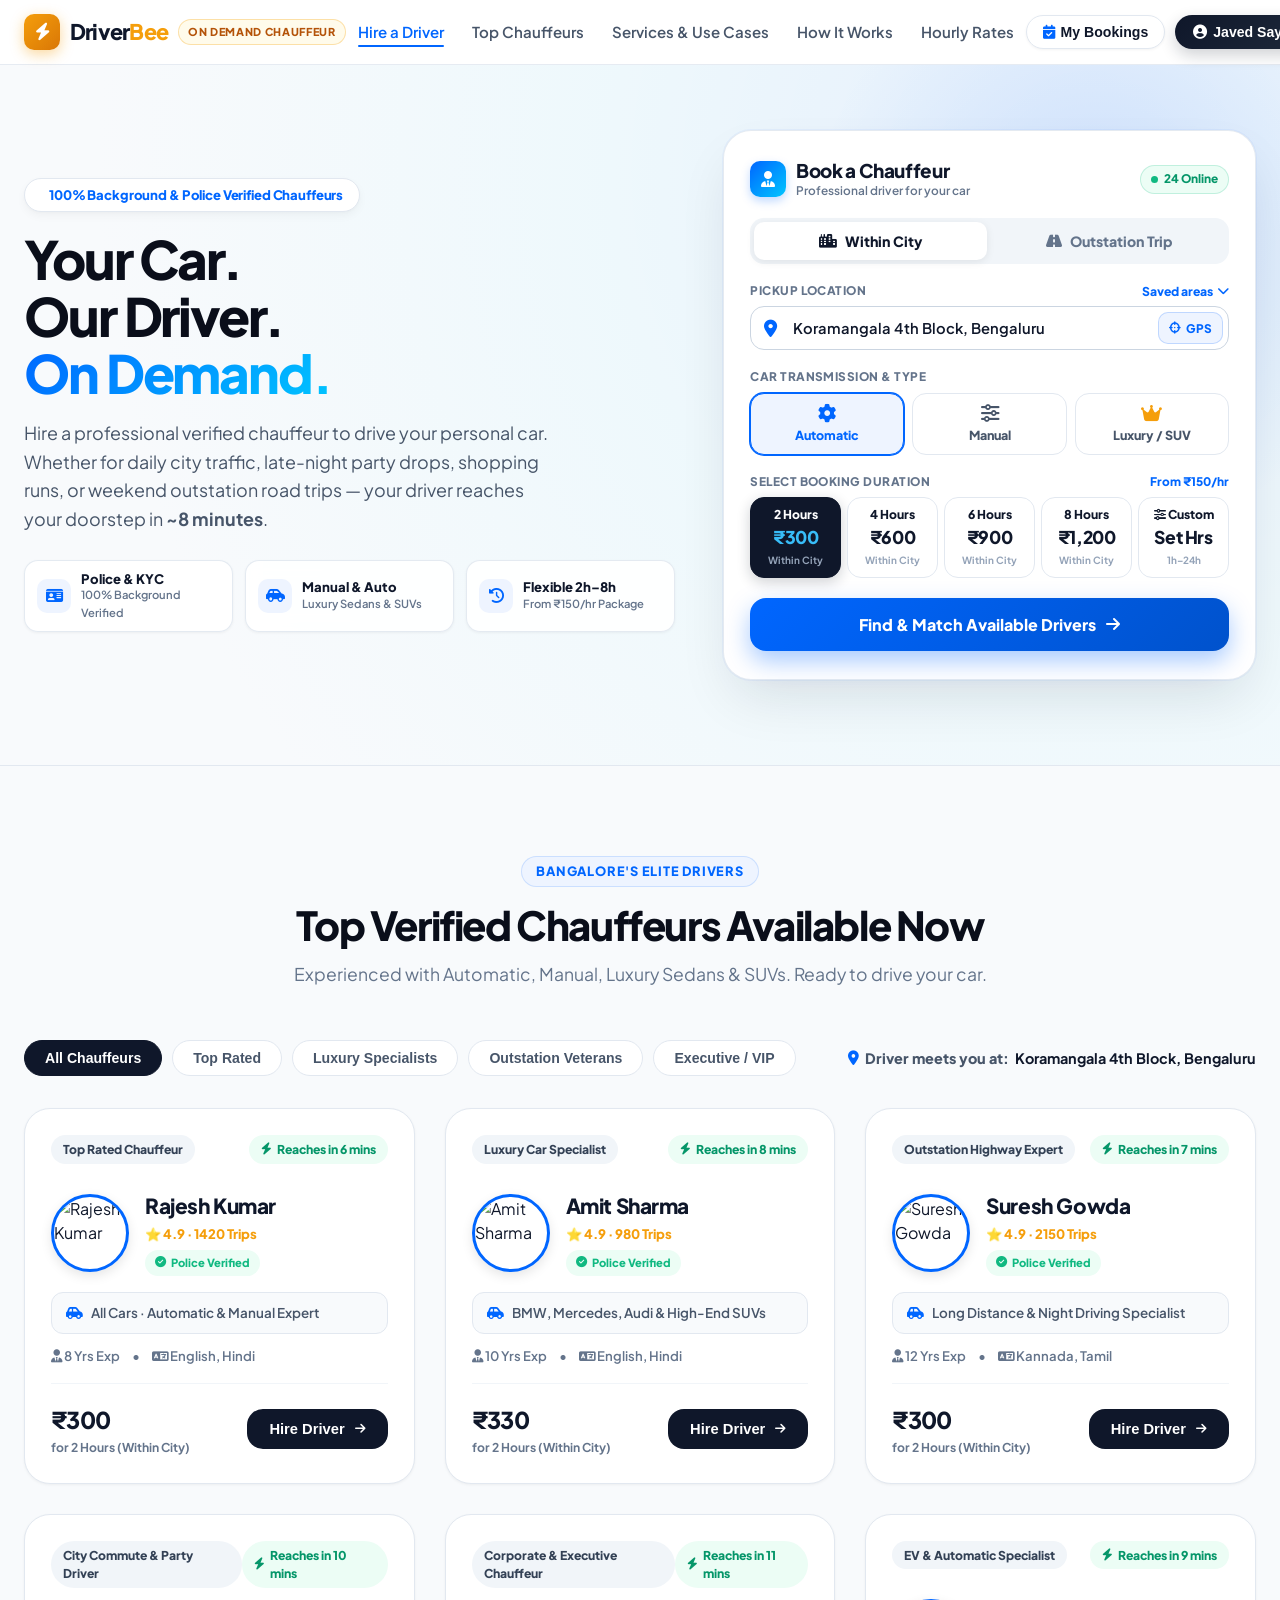
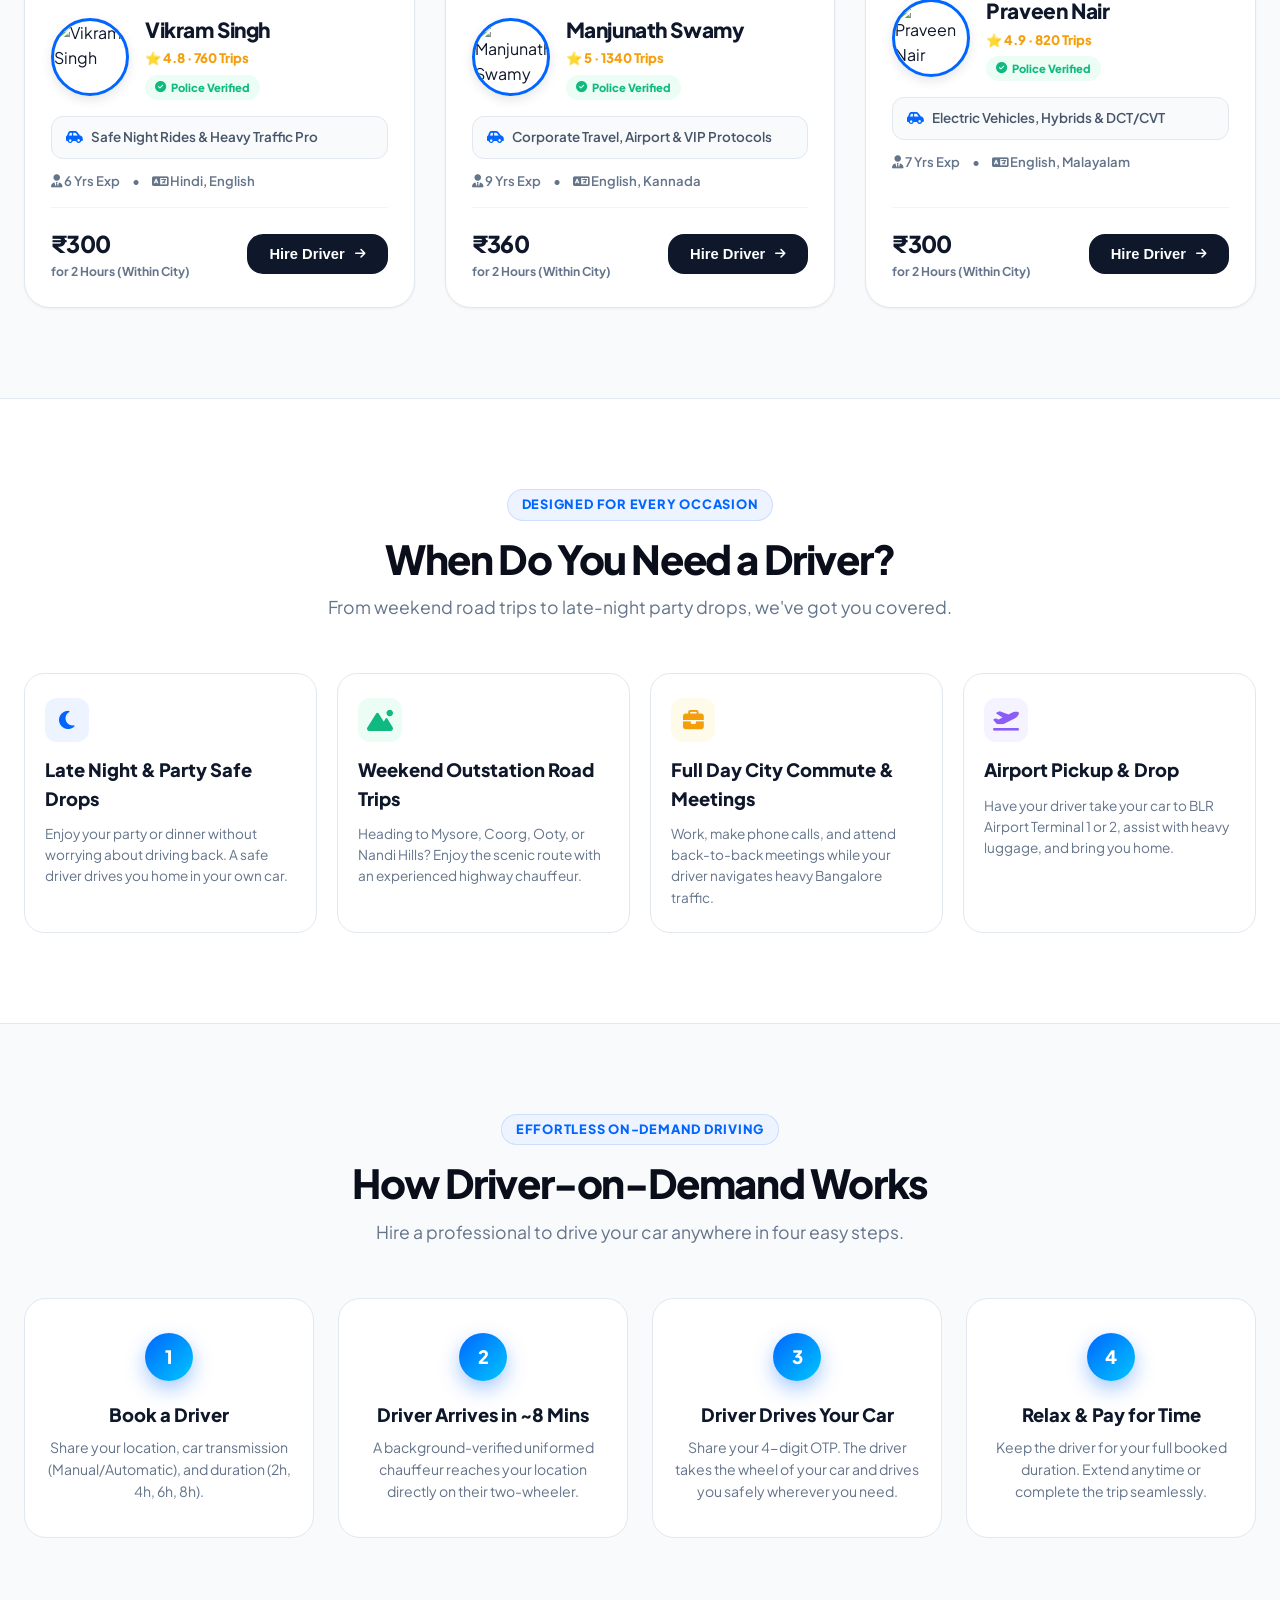
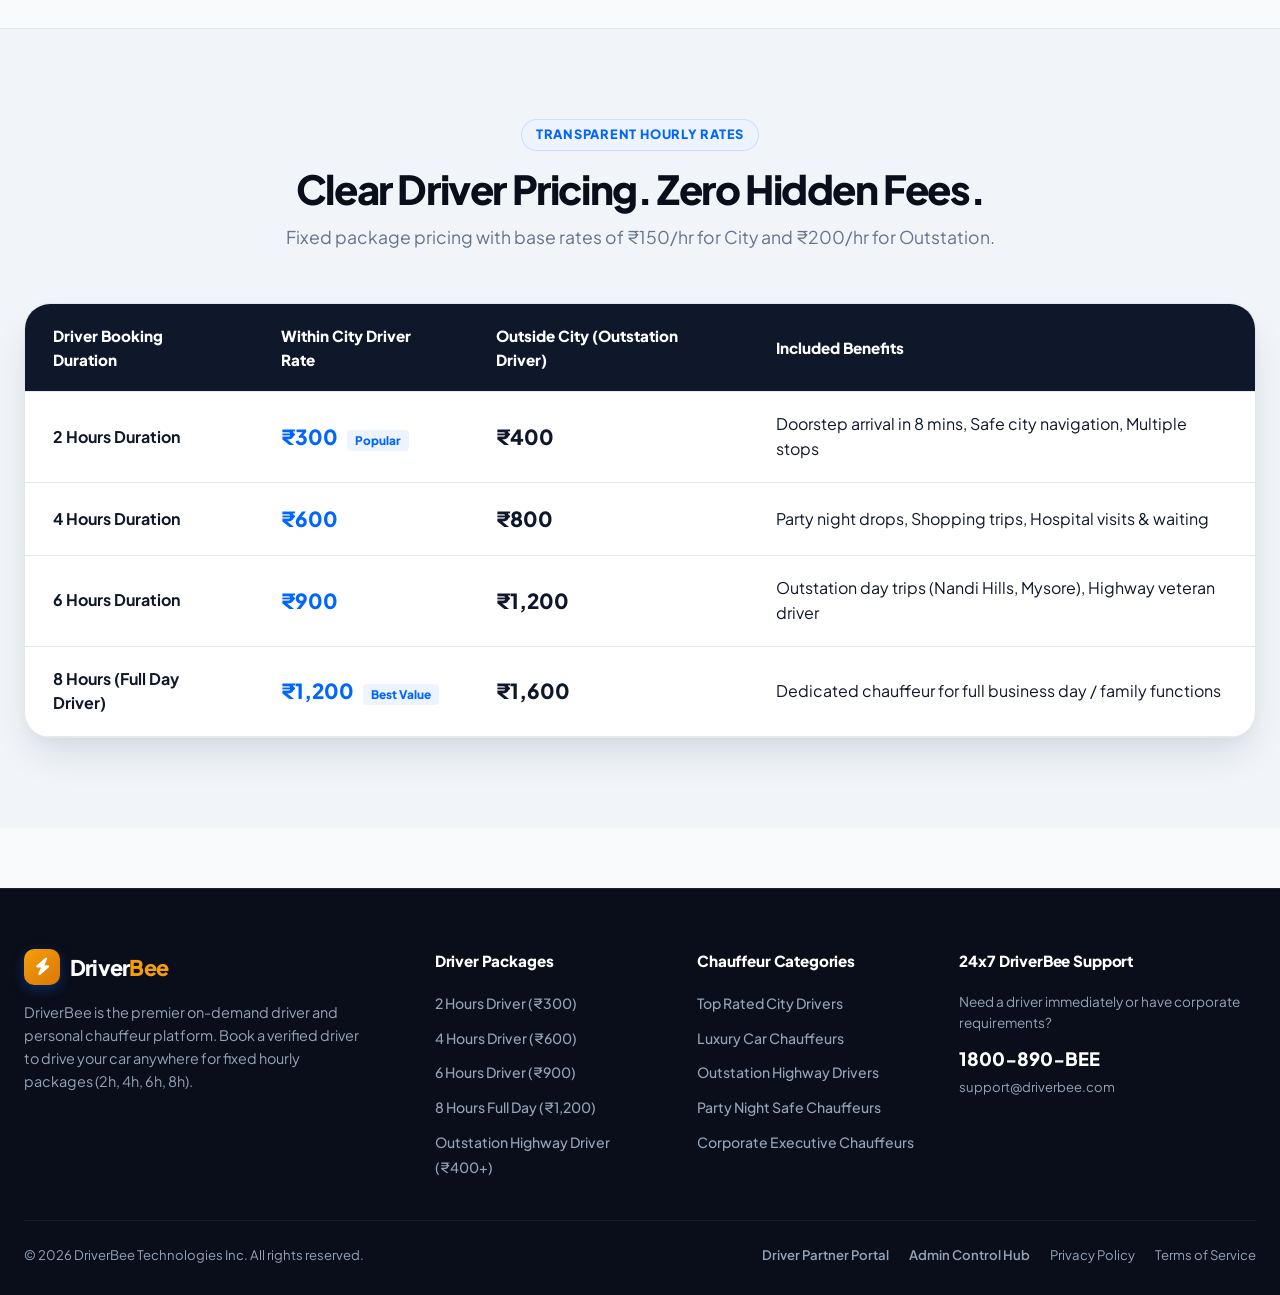
==== commit 128af1b4: "Update hero heading to 'Your Car. Our Driver. On Demand.'" ====
--- a/index.html
+++ b/index.html
@@ -91,7 +91,7 @@
 
             <h1 class="hero-heading">
               Your Car.<br>
-              Our Chauffeur.<br>
+              Our Driver.<br>
               <span class="gradient-text-accent">On Demand.</span>
             </h1>
 
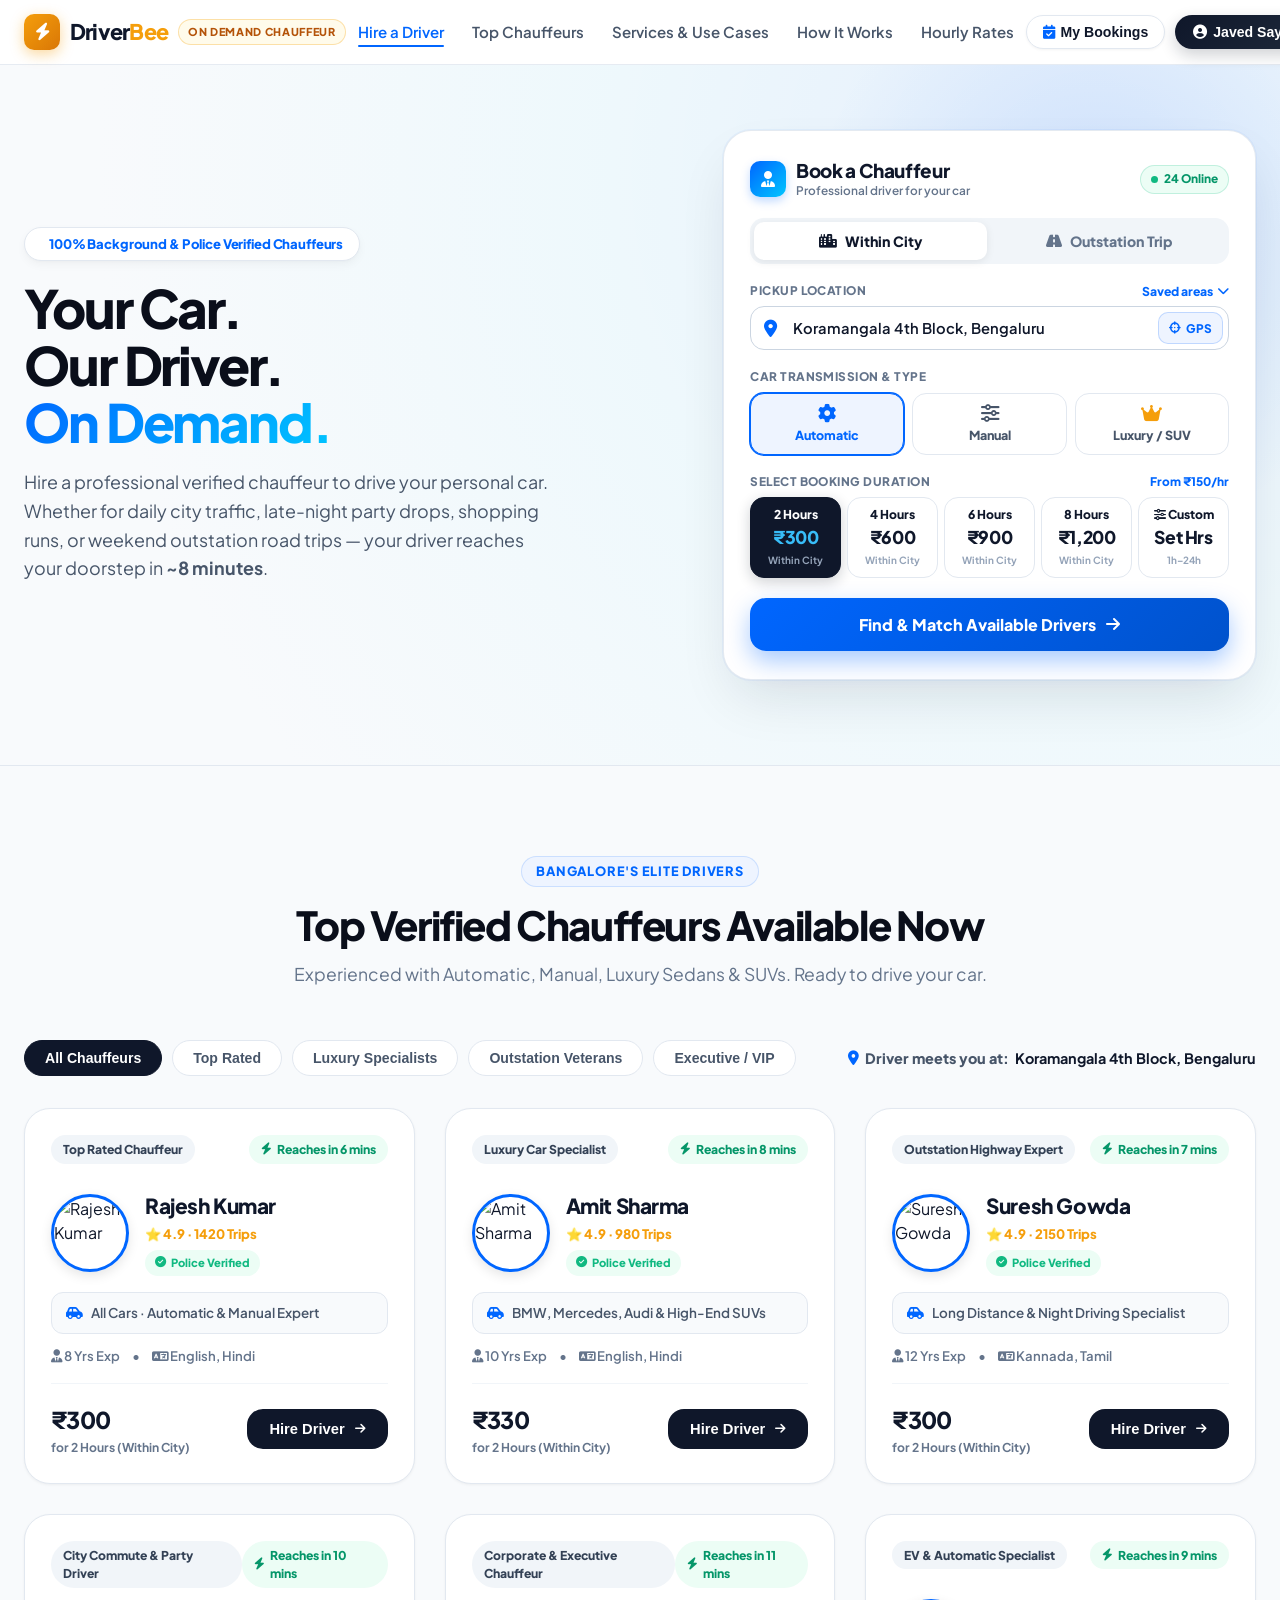
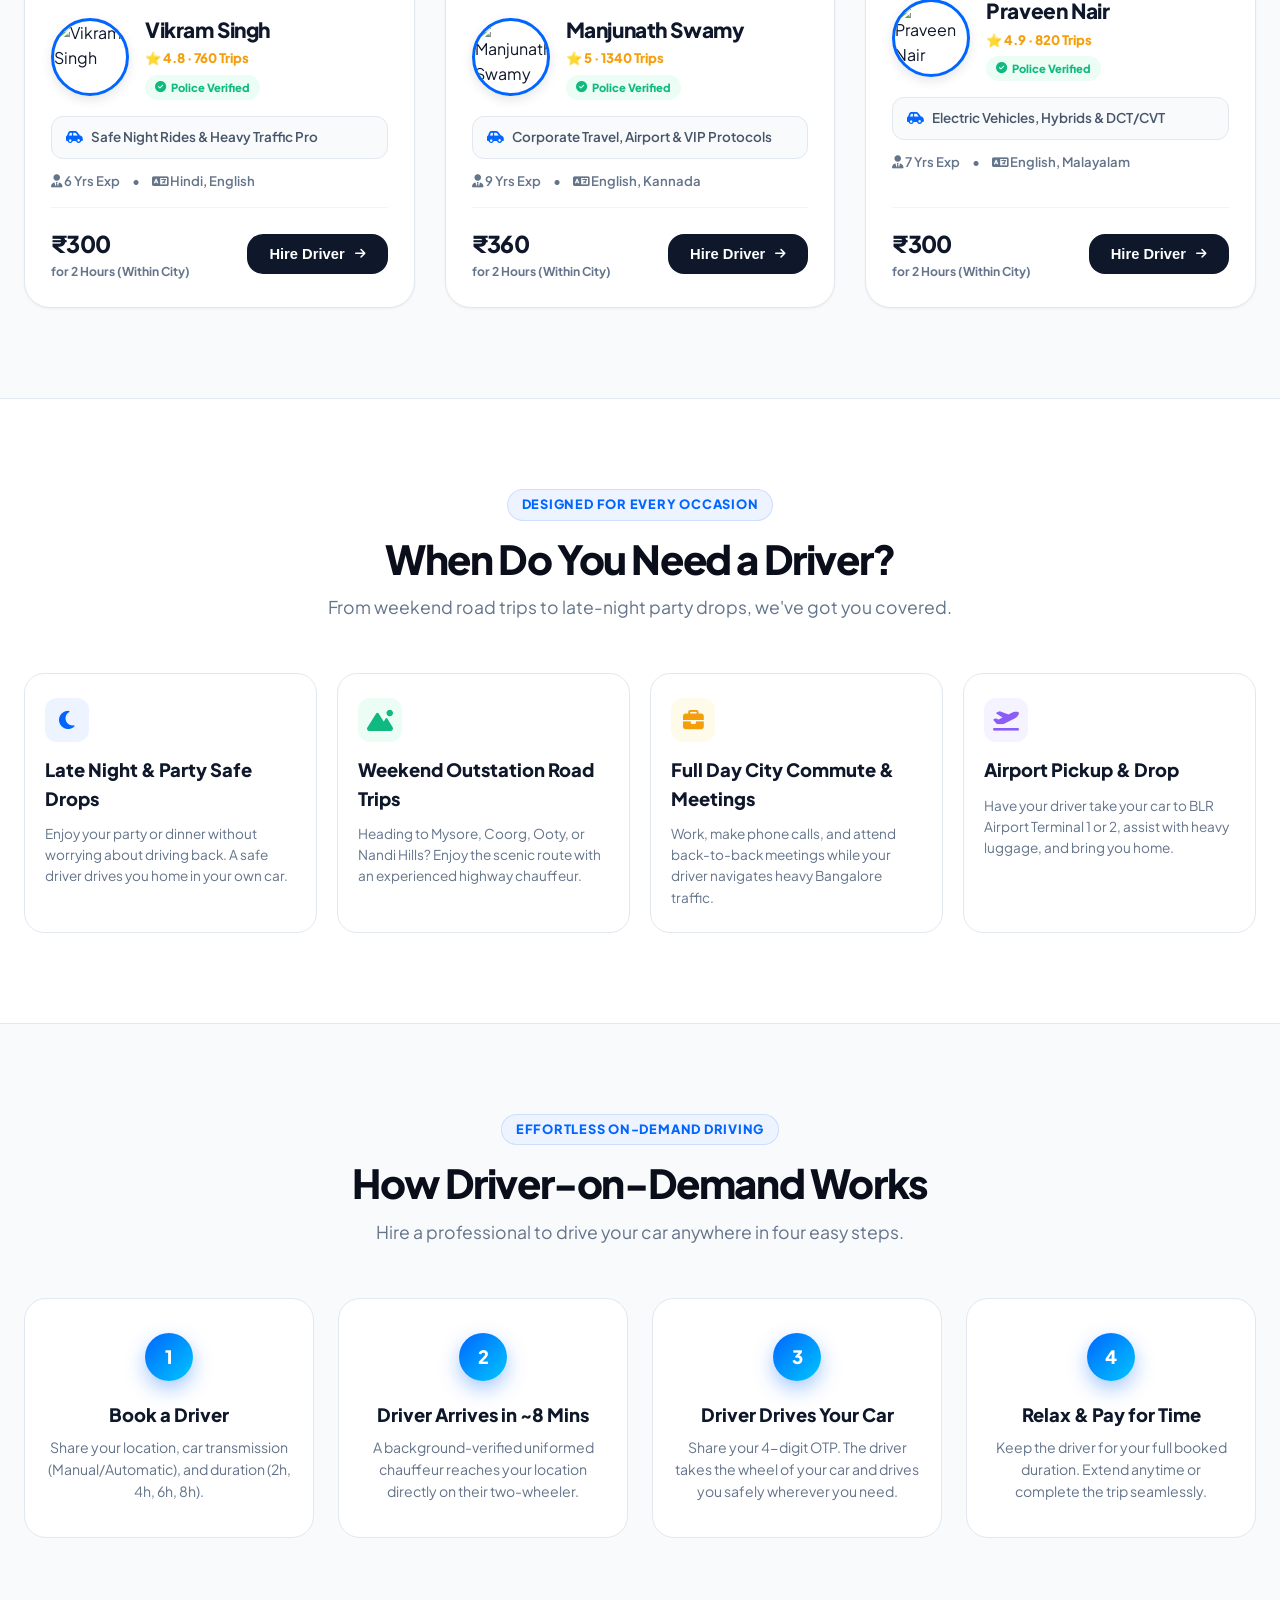
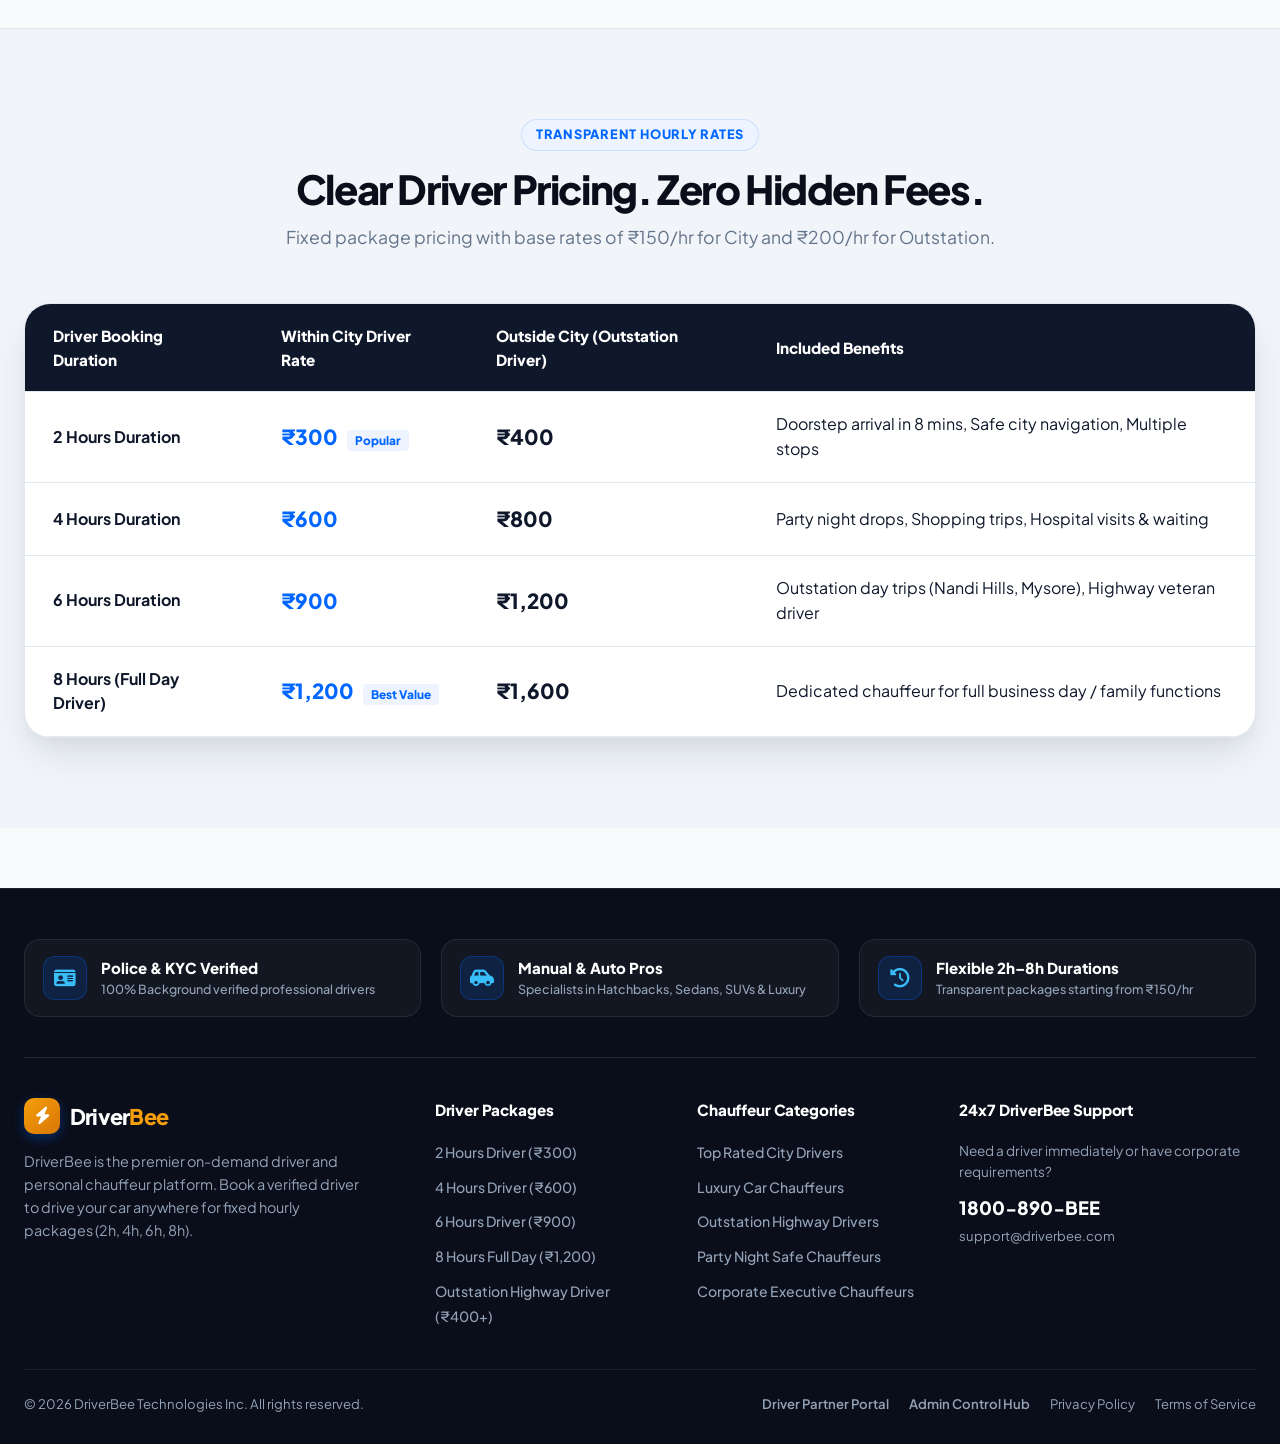
==== commit cc204f1f: "Move trust features banner from hero to footer" ====
--- a/index.html
+++ b/index.html
@@ -18,8 +18,8 @@
   <link rel="stylesheet" href="https://unpkg.com/leaflet@1.9.4/dist/leaflet.css" />
 
   <!-- App Stylesheets -->
-  <link rel="stylesheet" href="css/main.css?v=5">
-  <link rel="stylesheet" href="css/components.css?v=5">
+  <link rel="stylesheet" href="css/main.css?v=6">
+  <link rel="stylesheet" href="css/components.css?v=6">
 </head>
 <body>
 
@@ -98,30 +98,6 @@
             <p class="hero-description">
               Hire a professional verified chauffeur to drive your personal car. Whether for daily city traffic, late-night party drops, shopping runs, or weekend outstation road trips — your driver reaches your doorstep in <b>~8 minutes</b>.
             </p>
-
-            <div class="hero-trust-grid">
-              <div class="trust-card">
-                <div class="trust-icon"><i class="fa-solid fa-id-card"></i></div>
-                <div class="trust-text">
-                  <div class="trust-title">Police & KYC</div>
-                  <div class="trust-sub">100% Background Verified</div>
-                </div>
-              </div>
-              <div class="trust-card">
-                <div class="trust-icon"><i class="fa-solid fa-car-side"></i></div>
-                <div class="trust-text">
-                  <div class="trust-title">Manual & Auto</div>
-                  <div class="trust-sub">Luxury Sedans & SUVs</div>
-                </div>
-              </div>
-              <div class="trust-card">
-                <div class="trust-icon"><i class="fa-solid fa-clock-rotate-left"></i></div>
-                <div class="trust-text">
-                  <div class="trust-title">Flexible 2h–8h</div>
-                  <div class="trust-sub">From ₹150/hr Package</div>
-                </div>
-              </div>
-            </div>
           </div>
 
           <!-- Right Hero Interactive Booking Box -->
@@ -1118,6 +1094,32 @@
   <!-- Website Footer -->
   <footer class="site-footer">
     <div class="container">
+      
+      <!-- Footer Trust Features Banner -->
+      <div class="footer-trust-banner">
+        <div class="footer-trust-card">
+          <div class="footer-trust-icon"><i class="fa-solid fa-id-card"></i></div>
+          <div class="footer-trust-text">
+            <div class="footer-trust-title">Police & KYC Verified</div>
+            <div class="footer-trust-sub">100% Background verified professional drivers</div>
+          </div>
+        </div>
+        <div class="footer-trust-card">
+          <div class="footer-trust-icon"><i class="fa-solid fa-car-side"></i></div>
+          <div class="footer-trust-text">
+            <div class="footer-trust-title">Manual & Auto Pros</div>
+            <div class="footer-trust-sub">Specialists in Hatchbacks, Sedans, SUVs & Luxury</div>
+          </div>
+        </div>
+        <div class="footer-trust-card">
+          <div class="footer-trust-icon"><i class="fa-solid fa-clock-rotate-left"></i></div>
+          <div class="footer-trust-text">
+            <div class="footer-trust-title">Flexible 2h–8h Durations</div>
+            <div class="footer-trust-sub">Transparent packages starting from ₹150/hr</div>
+          </div>
+        </div>
+      </div>
+
       <div class="footer-grid">
         <div class="footer-brand-col">
           <a href="#hero" class="site-brand" style="color: #fff;">
--- a/css/main.css
+++ b/css/main.css
@@ -339,9 +339,79 @@
 .site-footer {
   background: #0A0E1A;
   color: #94A3B8;
-  padding: 60px 0 30px;
+  padding: 50px 0 30px;
   margin-top: 60px;
   border-top: 1px solid rgba(255, 255, 255, 0.08);
+}
+
+/* Footer Trust Features Banner */
+.footer-trust-banner {
+  display: grid;
+  grid-template-columns: repeat(3, 1fr);
+  gap: 20px;
+  padding-bottom: 40px;
+  margin-bottom: 40px;
+  border-bottom: 1px solid rgba(255, 255, 255, 0.1);
+}
+
+.footer-trust-card {
+  display: flex;
+  align-items: center;
+  gap: 14px;
+  background: rgba(255, 255, 255, 0.04);
+  border: 1px solid rgba(255, 255, 255, 0.08);
+  border-radius: 16px;
+  padding: 16px 18px;
+  transition: var(--transition-fast);
+}
+
+.footer-trust-card:hover {
+  background: rgba(255, 255, 255, 0.07);
+  border-color: rgba(0, 102, 255, 0.4);
+  transform: translateY(-2px);
+}
+
+.footer-trust-icon {
+  width: 44px;
+  height: 44px;
+  border-radius: 12px;
+  background: rgba(0, 102, 255, 0.15);
+  color: #38BDF8;
+  display: flex;
+  align-items: center;
+  justify-content: center;
+  font-size: 1.2rem;
+  flex-shrink: 0;
+  border: 1px solid rgba(0, 102, 255, 0.3);
+}
+
+.footer-trust-text {
+  display: flex;
+  flex-direction: column;
+}
+
+.footer-trust-title {
+  color: #FFFFFF;
+  font-size: 0.94rem;
+  font-weight: 800;
+  line-height: 1.25;
+}
+
+.footer-trust-sub {
+  color: #94A3B8;
+  font-size: 0.78rem;
+  font-weight: 500;
+  margin-top: 3px;
+  line-height: 1.35;
+}
+
+@media (max-width: 860px) {
+  .footer-trust-banner {
+    grid-template-columns: 1fr;
+    gap: 12px;
+    padding-bottom: 30px;
+    margin-bottom: 30px;
+  }
 }
 
 .footer-grid {
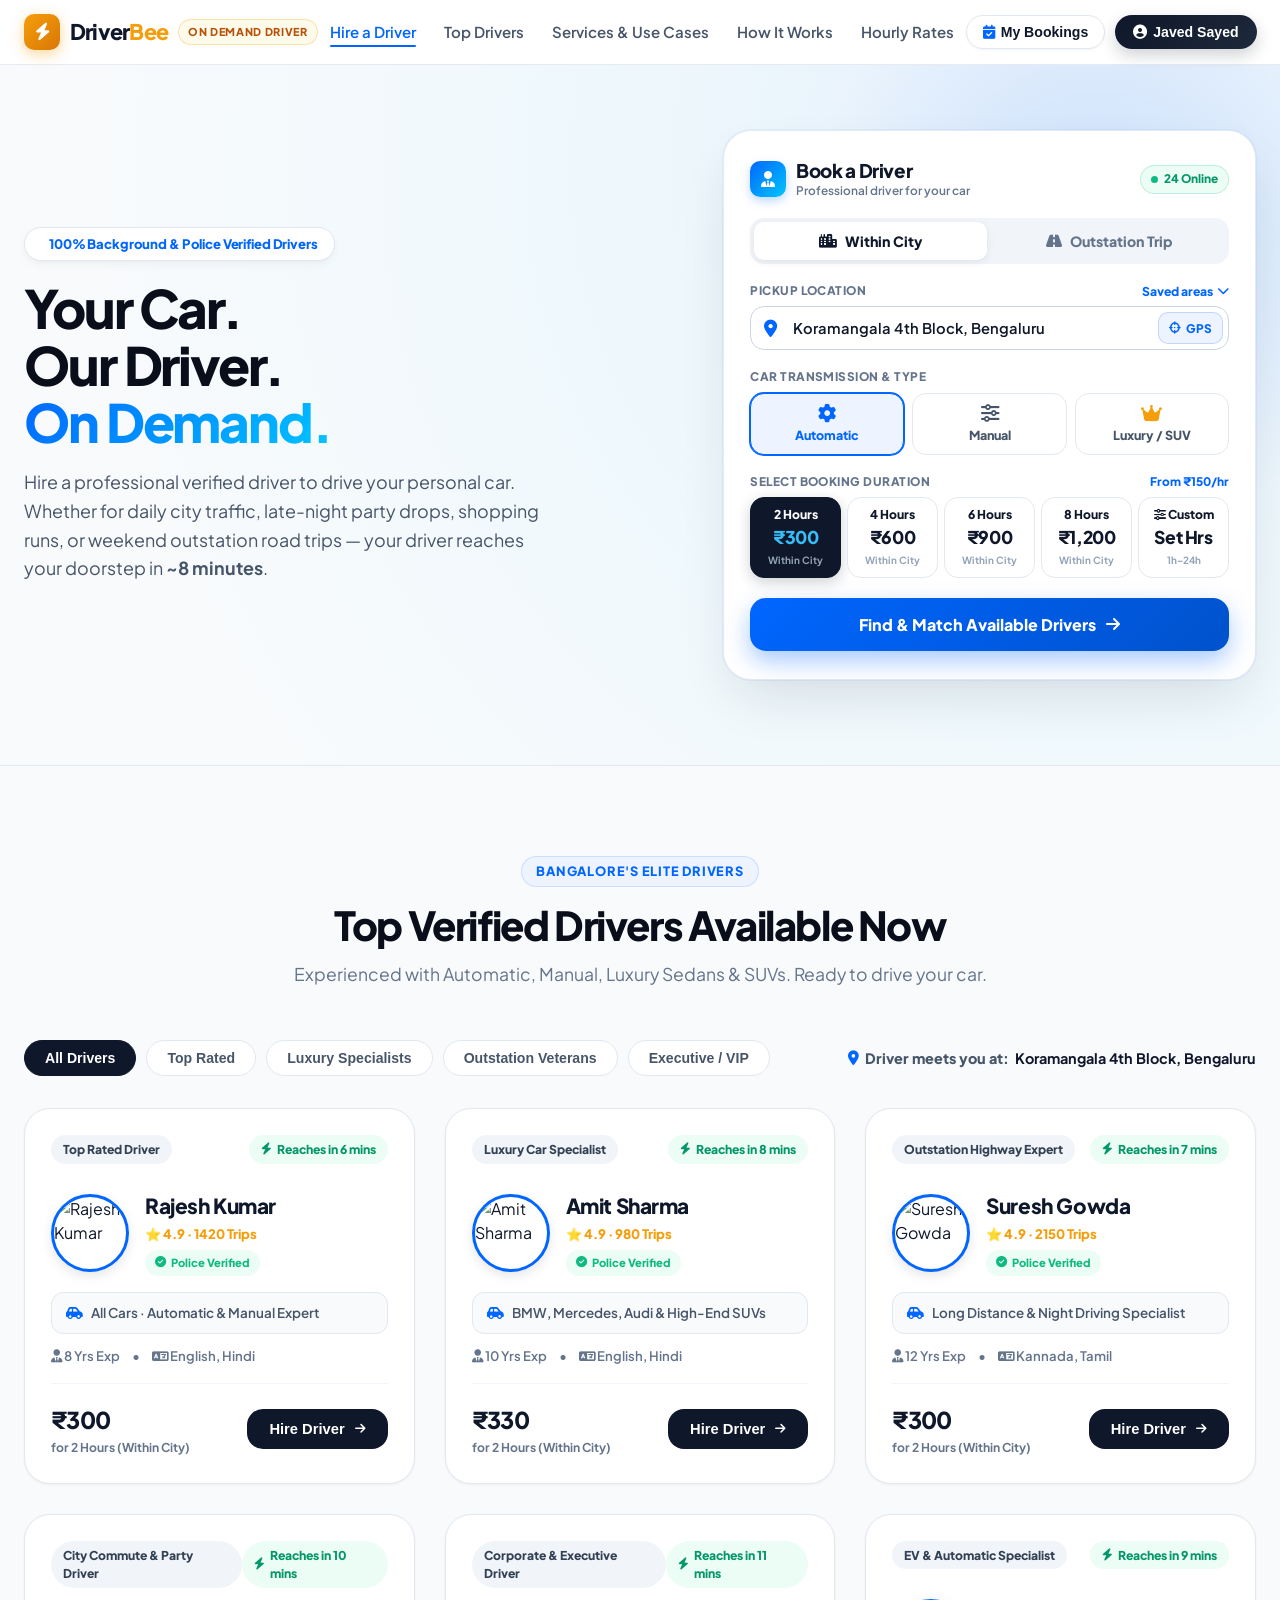
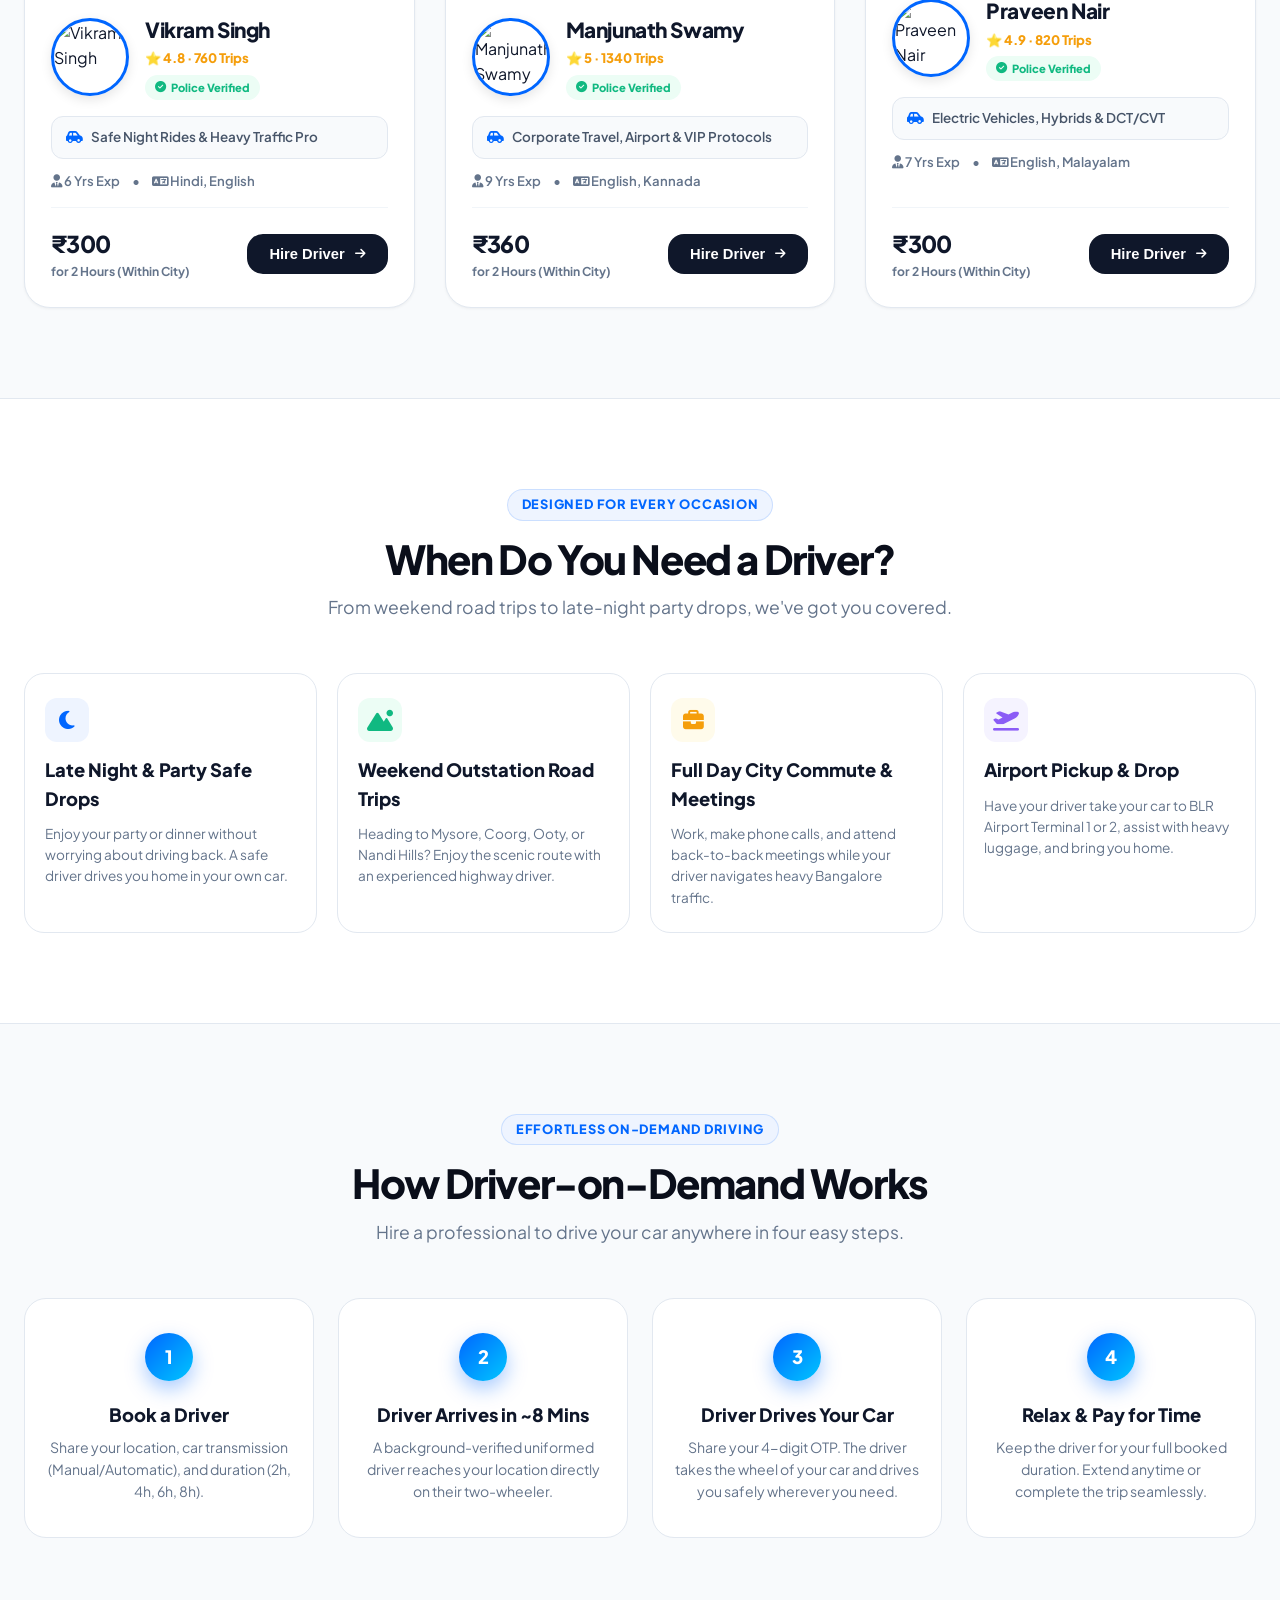
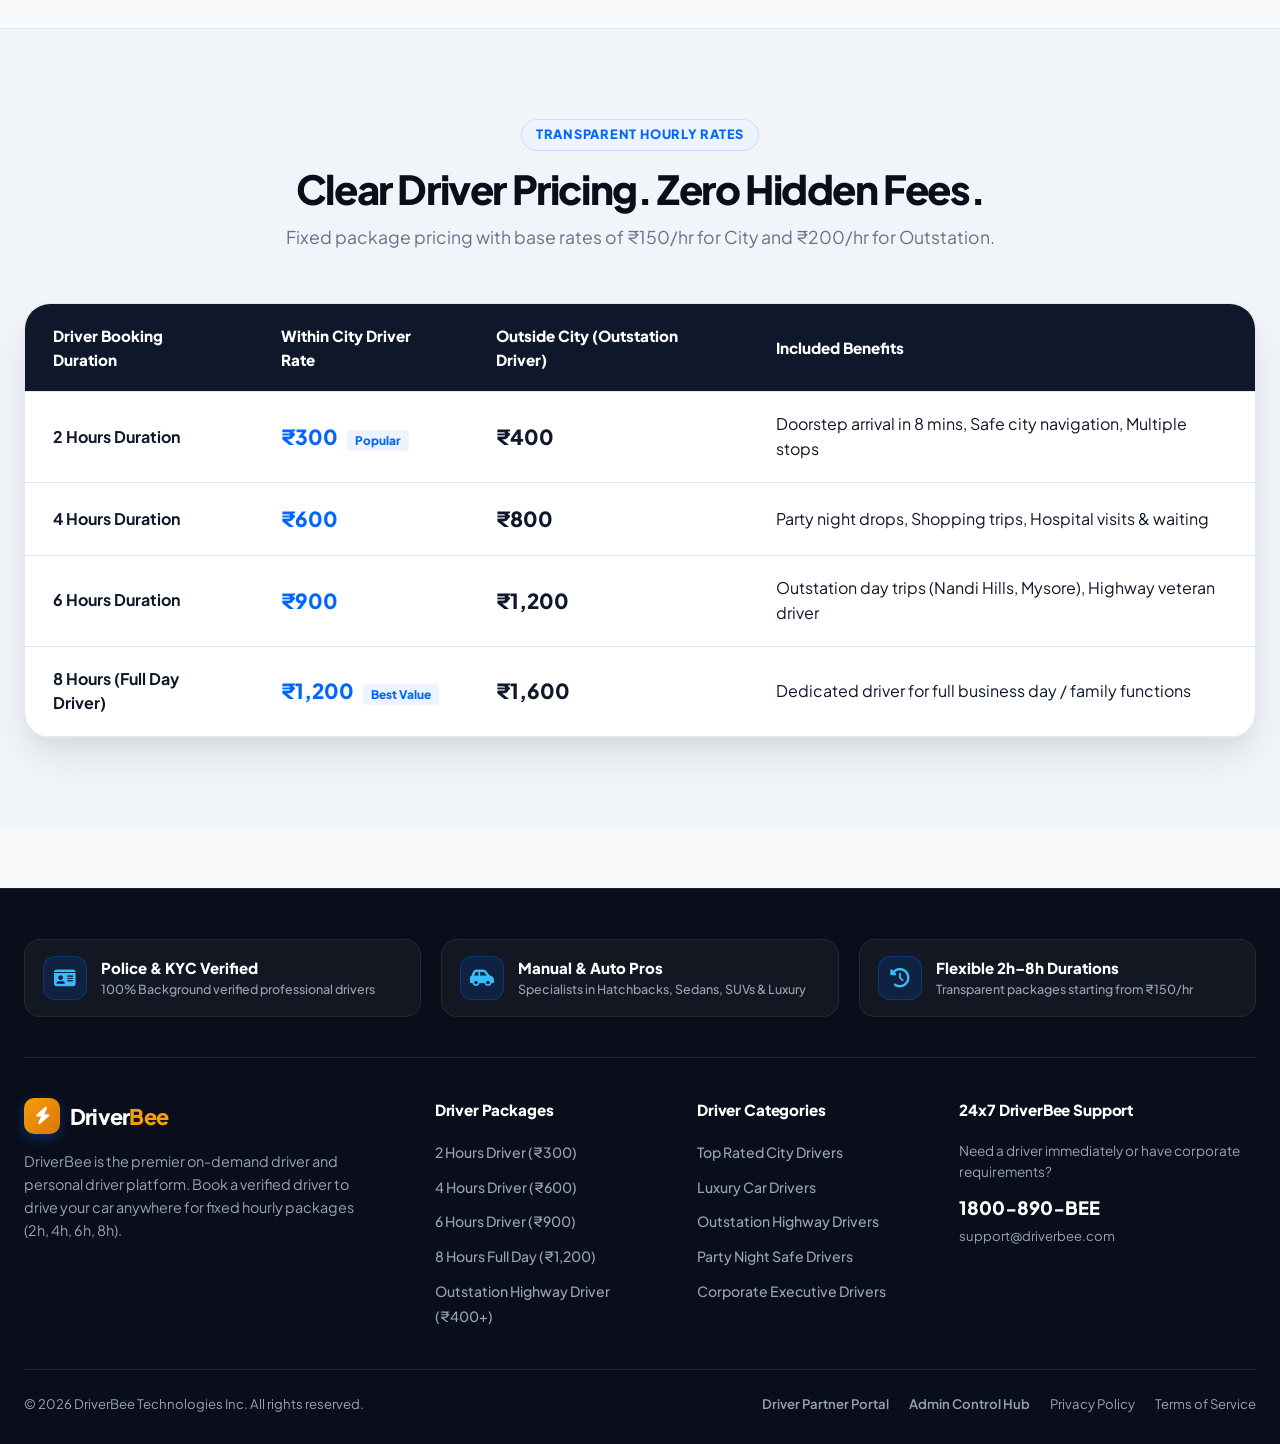
==== commit c60e60e4: "Rename all chauffeur instances to driver across the entire website and move trust cards to footer" ====
--- a/index.html
+++ b/index.html
@@ -3,7 +3,7 @@
 <head>
   <meta charset="UTF-8">
   <meta name="viewport" content="width=device-width, initial-scale=1.0">
-  <title>DriverBee | Hire a Driver on Demand | Your Car, Our Chauffeur</title>
+  <title>DriverBee | Hire a Driver on Demand | Your Car, Our Driver</title>
   <meta name="description" content="DriverBee - Hire a verified professional driver on demand to drive your car. Available 24x7 for 2h, 4h, 6h, or 8h durations. Reaches your doorstep in 8 minutes.">
 
   <!-- Google Fonts -->
@@ -31,12 +31,12 @@
           <i class="fa-solid fa-bolt" style="color: #FFFFFF;"></i>
         </div>
         <span>Driver<span style="color: #F59E0B;">Bee</span></span>
-        <span class="site-brand-badge" style="background: #FFFBEB; color: #B45309; border-color: rgba(245, 158, 11, 0.3);">ON DEMAND CHAUFFEUR</span>
+        <span class="site-brand-badge" style="background: #FFFBEB; color: #B45309; border-color: rgba(245, 158, 11, 0.3);">ON DEMAND DRIVER</span>
       </a>
 
       <ul class="nav-menu-links">
         <li><a href="#hero" class="nav-link active">Hire a Driver</a></li>
-        <li><a href="#fleetShowcase" class="nav-link">Top Chauffeurs</a></li>
+        <li><a href="#fleetShowcase" class="nav-link">Top Drivers</a></li>
         <li><a href="#useCasesSection" class="nav-link">Services & Use Cases</a></li>
         <li><a href="#howItWorks" class="nav-link">How It Works</a></li>
         <li><a href="#pricingMatrixSection" class="nav-link">Hourly Rates</a></li>
@@ -86,7 +86,7 @@
           <div class="hero-content-left">
             <div class="hero-pill-tag">
               <i class="fa-solid fa-shield-check" style="color: #0066FF;"></i>
-              <span>100% Background & Police Verified Chauffeurs</span>
+              <span>100% Background & Police Verified Drivers</span>
             </div>
 
             <h1 class="hero-heading">
@@ -96,7 +96,7 @@
             </h1>
 
             <p class="hero-description">
-              Hire a professional verified chauffeur to drive your personal car. Whether for daily city traffic, late-night party drops, shopping runs, or weekend outstation road trips — your driver reaches your doorstep in <b>~8 minutes</b>.
+              Hire a professional verified driver to drive your personal car. Whether for daily city traffic, late-night party drops, shopping runs, or weekend outstation road trips — your driver reaches your doorstep in <b>~8 minutes</b>.
             </p>
           </div>
 
@@ -108,7 +108,7 @@
                   <i class="fa-solid fa-user-tie"></i>
                 </div>
                 <div>
-                  <div class="widget-title-text">Book a Chauffeur</div>
+                  <div class="widget-title-text">Book a Driver</div>
                   <div class="widget-title-sub">Professional driver for your car</div>
                 </div>
               </div>
@@ -171,7 +171,7 @@
                   <i class="fa-solid fa-sliders spec-icon"></i>
                   <span class="spec-label">Manual</span>
                 </button>
-                <button class="car-spec-btn" type="button" onclick="document.querySelectorAll('.car-spec-btn').forEach(b=>b.classList.remove('active')); this.classList.add('active'); showToast('Executive Luxury chauffeur assigned', 'accent');">
+                <button class="car-spec-btn" type="button" onclick="document.querySelectorAll('.car-spec-btn').forEach(b=>b.classList.remove('active')); this.classList.add('active'); showToast('Executive Luxury driver assigned', 'accent');">
                   <i class="fa-solid fa-crown spec-icon" style="color: #F59E0B;"></i>
                   <span class="spec-label">Luxury / SUV</span>
                 </button>
@@ -262,19 +262,19 @@
         </div>
       </section>
 
-      <!-- B. TOP VERIFIED CHAUFFEURS FLEET SHOWCASE -->
+      <!-- B. TOP VERIFIED DRIVERS FLEET SHOWCASE -->
       <section class="web-section" id="fleetShowcase">
         <div class="container">
           <div class="section-title-wrap">
             <span class="section-tag">Bangalore's Elite Drivers</span>
-            <h2 class="section-main-heading">Top Verified Chauffeurs Available Now</h2>
+            <h2 class="section-main-heading">Top Verified Drivers Available Now</h2>
             <p class="section-sub-heading">Experienced with Automatic, Manual, Luxury Sedans & SUVs. Ready to drive your car.</p>
           </div>
 
           <!-- Category Filter Bar -->
           <div class="fleet-controls-bar">
             <div class="fleet-pills-row">
-              <button class="cat-pill fleet-filter-pill active" data-category="all">All Chauffeurs</button>
+              <button class="cat-pill fleet-filter-pill active" data-category="all">All Drivers</button>
               <button class="cat-pill fleet-filter-pill" data-category="Top Rated">Top Rated</button>
               <button class="cat-pill fleet-filter-pill" data-category="Luxury">Luxury Specialists</button>
               <button class="cat-pill fleet-filter-pill" data-category="Outstation">Outstation Veterans</button>
@@ -304,7 +304,7 @@
           </div>
 
           <div class="use-cases-grid">
-            <div class="use-case-card" onclick="customerCtrl.setBookingDuration(4); showToast('Selected 4 Hours Night Chauffeur package', 'accent');">
+            <div class="use-case-card" onclick="customerCtrl.setBookingDuration(4); showToast('Selected 4 Hours Night Driver package', 'accent');">
               <div class="use-case-icon-box" style="background: #EEF4FF; color: #0066FF;">
                 <i class="fa-solid fa-moon"></i>
               </div>
@@ -317,7 +317,7 @@
                 <i class="fa-solid fa-mountain-sun"></i>
               </div>
               <h3 style="font-size: 1.15rem; font-weight: 800; color: #0F172A;">Weekend Outstation Road Trips</h3>
-              <p style="font-size: 0.85rem; color: #64748B;">Heading to Mysore, Coorg, Ooty, or Nandi Hills? Enjoy the scenic route with an experienced highway chauffeur.</p>
+              <p style="font-size: 0.85rem; color: #64748B;">Heading to Mysore, Coorg, Ooty, or Nandi Hills? Enjoy the scenic route with an experienced highway driver.</p>
             </div>
 
             <div class="use-case-card" onclick="customerCtrl.setBookingDuration(8); showToast('Selected 8 Hours Full Day package', 'accent');">
@@ -359,7 +359,7 @@
             <div class="step-card">
               <div class="step-number-badge">2</div>
               <h3 class="step-card-title">Driver Arrives in ~8 Mins</h3>
-              <p class="step-card-desc">A background-verified uniformed chauffeur reaches your location directly on their two-wheeler.</p>
+              <p class="step-card-desc">A background-verified uniformed driver reaches your location directly on their two-wheeler.</p>
             </div>
 
             <div class="step-card">
@@ -420,7 +420,7 @@
                   <td><b>8 Hours (Full Day Driver)</b></td>
                   <td><span style="font-size: 1.3rem; font-weight: 900; color: #0066FF;">₹1,200</span> <span class="badge-pop-rate">Best Value</span></td>
                   <td><span style="font-size: 1.3rem; font-weight: 900; color: #0F172A;">₹1,600</span></td>
-                  <td>Dedicated chauffeur for full business day / family functions</td>
+                  <td>Dedicated driver for full business day / family functions</td>
                 </tr>
               </tbody>
             </table>
@@ -445,7 +445,7 @@
               <span style="font-weight: 600;">Available Drivers Near You</span>
             </div>
             <h1 style="font-size: 2.2rem; font-weight: 900; color: #0A0E1A; letter-spacing: -0.03em; margin: 0;">Matched Verified Drivers</h1>
-            <p style="color: #64748B; font-size: 1rem; margin-top: 4px;">6 verified professional chauffeurs available right now to drive your car in Bengaluru.</p>
+            <p style="color: #64748B; font-size: 1rem; margin-top: 4px;">6 verified professional drivers available right now to drive your car in Bengaluru.</p>
           </div>
 
           <div style="display: flex; gap: 10px; align-items: center;">
@@ -503,7 +503,7 @@
           <div style="background: #FFFFFF; border: 1.5px solid #E2E8F0; border-radius: 24px; padding: 22px; box-shadow: var(--shadow-md); position: sticky; top: 90px;">
             <div style="display: flex; justify-content: space-between; align-items: center; margin-bottom: 14px;">
               <div>
-                <h3 style="font-size: 1.15rem; font-weight: 900; color: #0F172A; margin: 0;">Live Chauffeur Radar</h3>
+                <h3 style="font-size: 1.15rem; font-weight: 900; color: #0F172A; margin: 0;">Live Driver Radar</h3>
                 <p style="font-size: 0.8rem; color: #64748B; margin: 2px 0 0;">Active drivers nearby in Koramangala & Indiranagar</p>
               </div>
               <span class="badge badge-accent" style="font-size: 0.78rem;"><i class="fa-solid fa-radar"></i> 6 Online</span>
@@ -516,7 +516,7 @@
             <div style="margin-top: 16px; background: #F8FAFC; border: 1px solid #E2E8F0; border-radius: 14px; padding: 14px; font-size: 0.82rem; color: #475569; display: flex; align-items: flex-start; gap: 10px;">
               <i class="fa-solid fa-shield-check" style="color: #10B981; font-size: 1.1rem; margin-top: 2px;"></i>
               <div>
-                <b>100% Verified Chauffeurs Guarantee</b><br>
+                <b>100% Verified Drivers Guarantee</b><br>
                 Commercial driving license verified, KYC + police background cleared, and trained for luxury & automatic vehicles.
               </div>
             </div>
@@ -535,7 +535,7 @@
         <div style="display: flex; justify-content: space-between; align-items: center; margin-bottom: 24px;">
           <div>
             <h2 style="font-size: 2.2rem; font-weight: 900; color: #0F172A; letter-spacing: -0.02em;">Live Driver Telemetry</h2>
-            <p style="color: #64748B; font-size: 1rem;">Tracking your professional chauffeur arriving at your doorstep in real-time</p>
+            <p style="color: #64748B; font-size: 1rem;">Tracking your professional driver arriving at your doorstep in real-time</p>
           </div>
           <button class="nav-btn-secondary" onclick="window.switchAppView('screen-home')">
             <i class="fa-solid fa-arrow-left"></i> Back to Homepage
@@ -588,7 +588,7 @@
               <div class="driver-info-col">
                 <div class="driver-name" id="trackDriverName">Rajesh Kumar</div>
                 <div class="driver-car-meta">
-                  <span id="trackDriverCar">Top Rated Chauffeur</span>
+                  <span id="trackDriverCar">Top Rated Driver</span>
                   <span class="plate-badge" id="trackDriverPlate">8 Yrs Exp</span>
                 </div>
               </div>
@@ -749,7 +749,7 @@
             <span class="admin-stat-num" id="adminStatBookings">348</span>
           </div>
           <div class="admin-stat-card">
-            <span class="admin-stat-label">Active Verified Chauffeurs</span>
+            <span class="admin-stat-label">Active Verified Drivers</span>
             <span class="admin-stat-num" id="adminStatFleet">6</span>
           </div>
           <div class="admin-stat-card">
@@ -761,7 +761,7 @@
         <!-- Tabs Navigation -->
         <div class="admin-nav-tabs">
           <button class="admin-tab-btn active" data-tab="pricing">Hourly Pricing Matrix</button>
-          <button class="admin-tab-btn" data-tab="fleet">Chauffeur Team</button>
+          <button class="admin-tab-btn" data-tab="fleet">Driver Team</button>
           <button class="admin-tab-btn" data-tab="fleetMap">Live Telemetry Map</button>
           <button class="admin-tab-btn" data-tab="coupons">Promo Code Manager</button>
         </div>
@@ -823,12 +823,12 @@
           </button>
         </div>
 
-        <!-- Tab 2: Chauffeur Team Management -->
+        <!-- Tab 2: Driver Team Management -->
         <div class="admin-card-panel admin-tab-content" id="adminTab_fleet" style="display: none;">
           <table class="fleet-admin-table">
             <thead>
               <tr>
-                <th>Chauffeur Name</th>
+                <th>Driver Name</th>
                 <th>Languages</th>
                 <th>Multiplier</th>
                 <th>Availability</th>
@@ -882,7 +882,7 @@
         <img src="" id="drawerCarImg" alt="Selected Driver" class="banner-car-img">
         <div class="banner-car-details">
           <div class="banner-car-name" id="drawerCarName">Rajesh Kumar</div>
-          <div class="banner-car-sub" id="drawerCarSub">Top Rated Chauffeur · 8 Yrs Experience</div>
+          <div class="banner-car-sub" id="drawerCarSub">Top Rated Driver · 8 Yrs Experience</div>
         </div>
       </div>
 
@@ -1128,7 +1128,7 @@
             </div>
             <span>Driver<span style="color: #F59E0B;">Bee</span></span>
           </a>
-          <p>DriverBee is the premier on-demand driver and personal chauffeur platform. Book a verified driver to drive your car anywhere for fixed hourly packages (2h, 4h, 6h, 8h).</p>
+          <p>DriverBee is the premier on-demand driver and personal driver platform. Book a verified driver to drive your car anywhere for fixed hourly packages (2h, 4h, 6h, 8h).</p>
         </div>
 
         <div>
@@ -1143,13 +1143,13 @@
         </div>
 
         <div>
-          <h4 class="footer-title">Chauffeur Categories</h4>
+          <h4 class="footer-title">Driver Categories</h4>
           <ul class="footer-links">
             <li><a href="#fleetShowcase">Top Rated City Drivers</a></li>
-            <li><a href="#fleetShowcase">Luxury Car Chauffeurs</a></li>
+            <li><a href="#fleetShowcase">Luxury Car Drivers</a></li>
             <li><a href="#fleetShowcase">Outstation Highway Drivers</a></li>
-            <li><a href="#fleetShowcase">Party Night Safe Chauffeurs</a></li>
-            <li><a href="#fleetShowcase">Corporate Executive Chauffeurs</a></li>
+            <li><a href="#fleetShowcase">Party Night Safe Drivers</a></li>
+            <li><a href="#fleetShowcase">Corporate Executive Drivers</a></li>
           </ul>
         </div>
 
--- a/css/components.css
+++ b/css/components.css
@@ -668,7 +668,7 @@
   margin-top: 12px;
 }
 
-/* --- CHAUFFEUR / DRIVER SHOWCASE GRID --- */
+/* --- VERIFIED DRIVERS SHOWCASE GRID --- */
 .fleet-controls-bar {
   display: flex;
   justify-content: space-between;
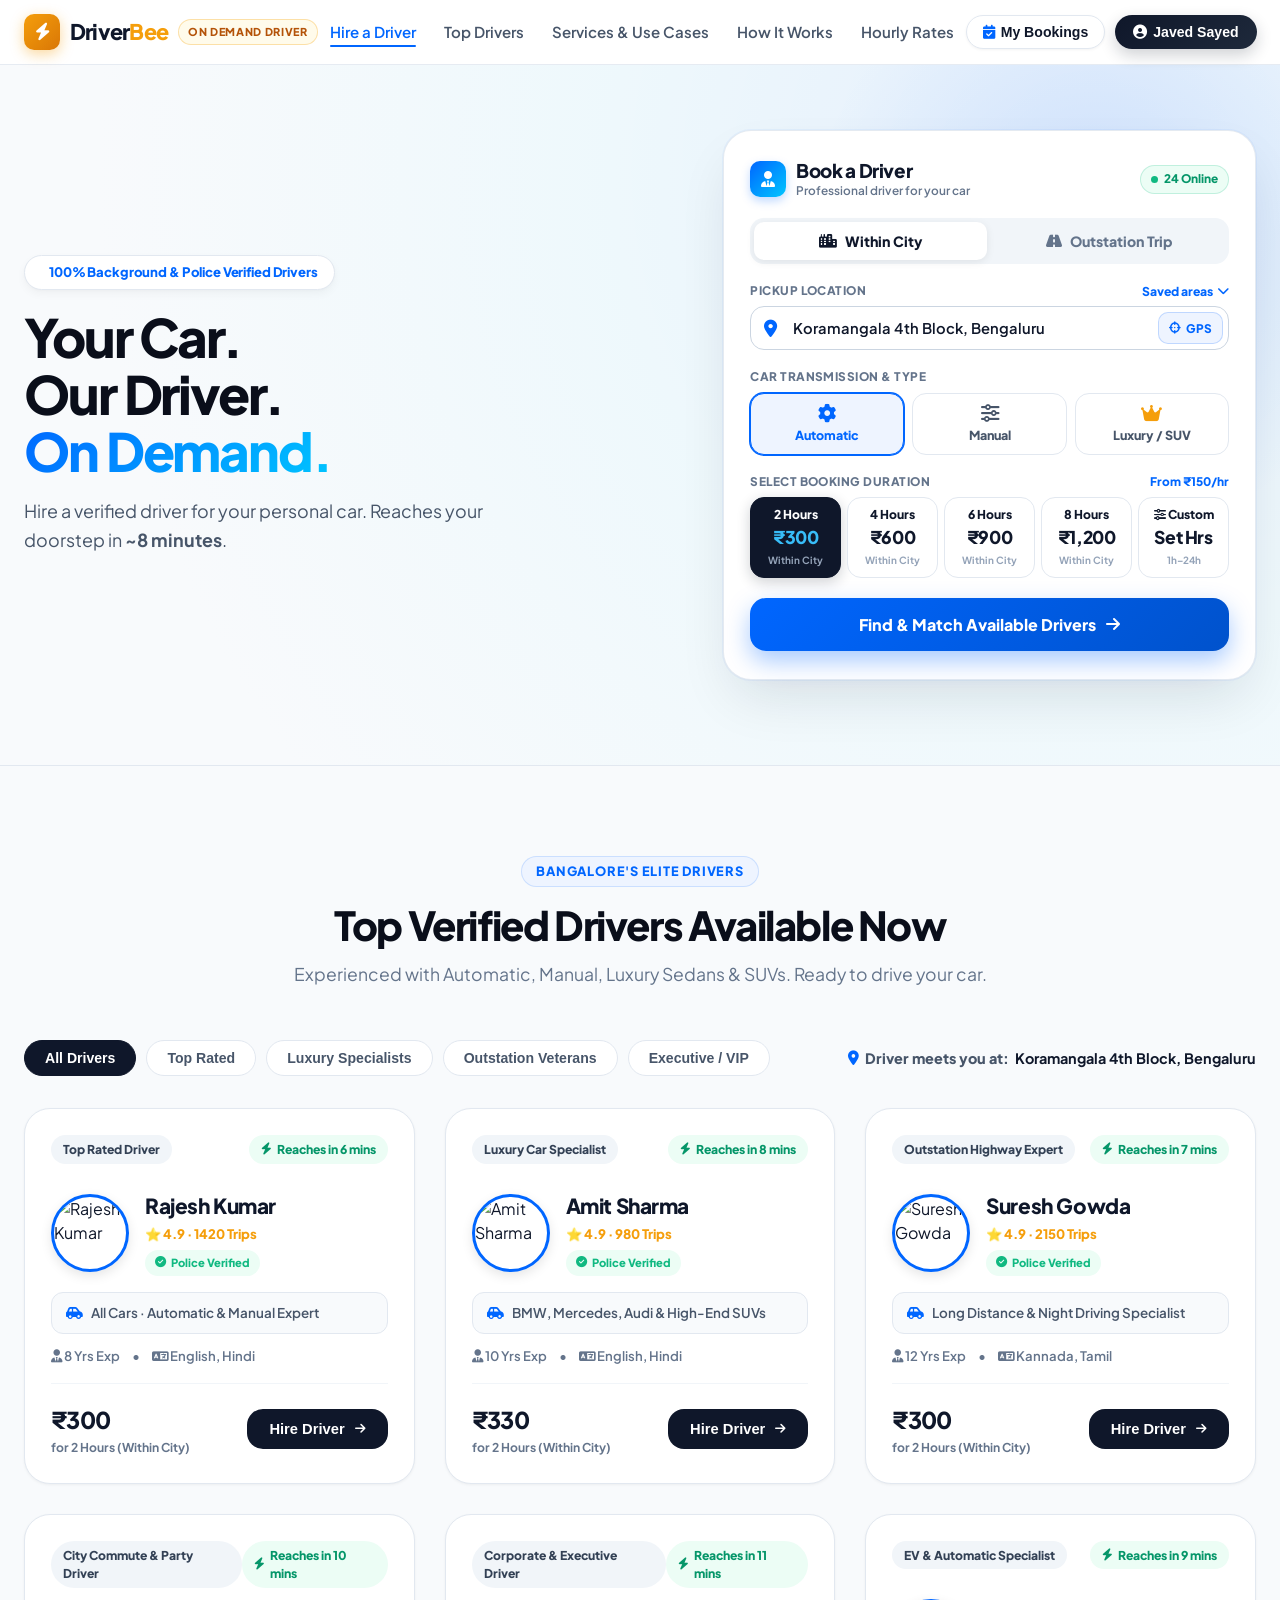
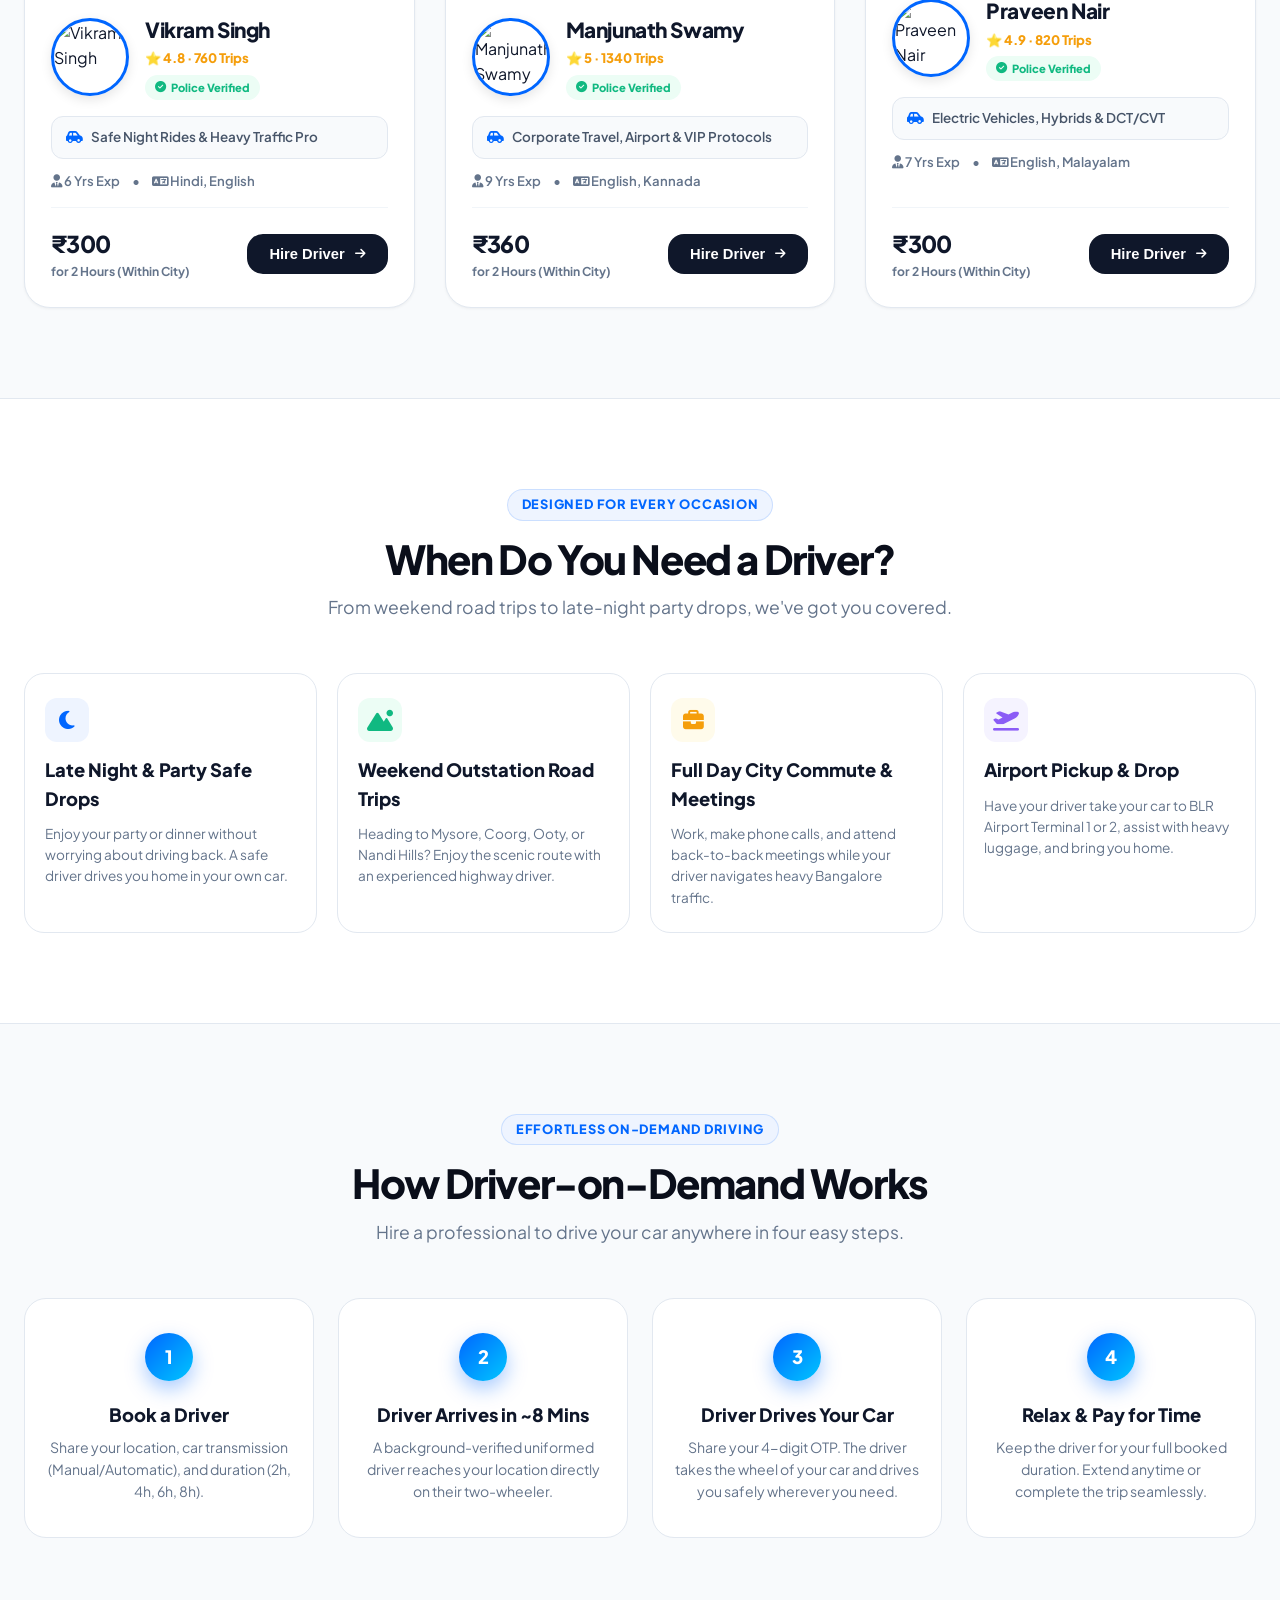
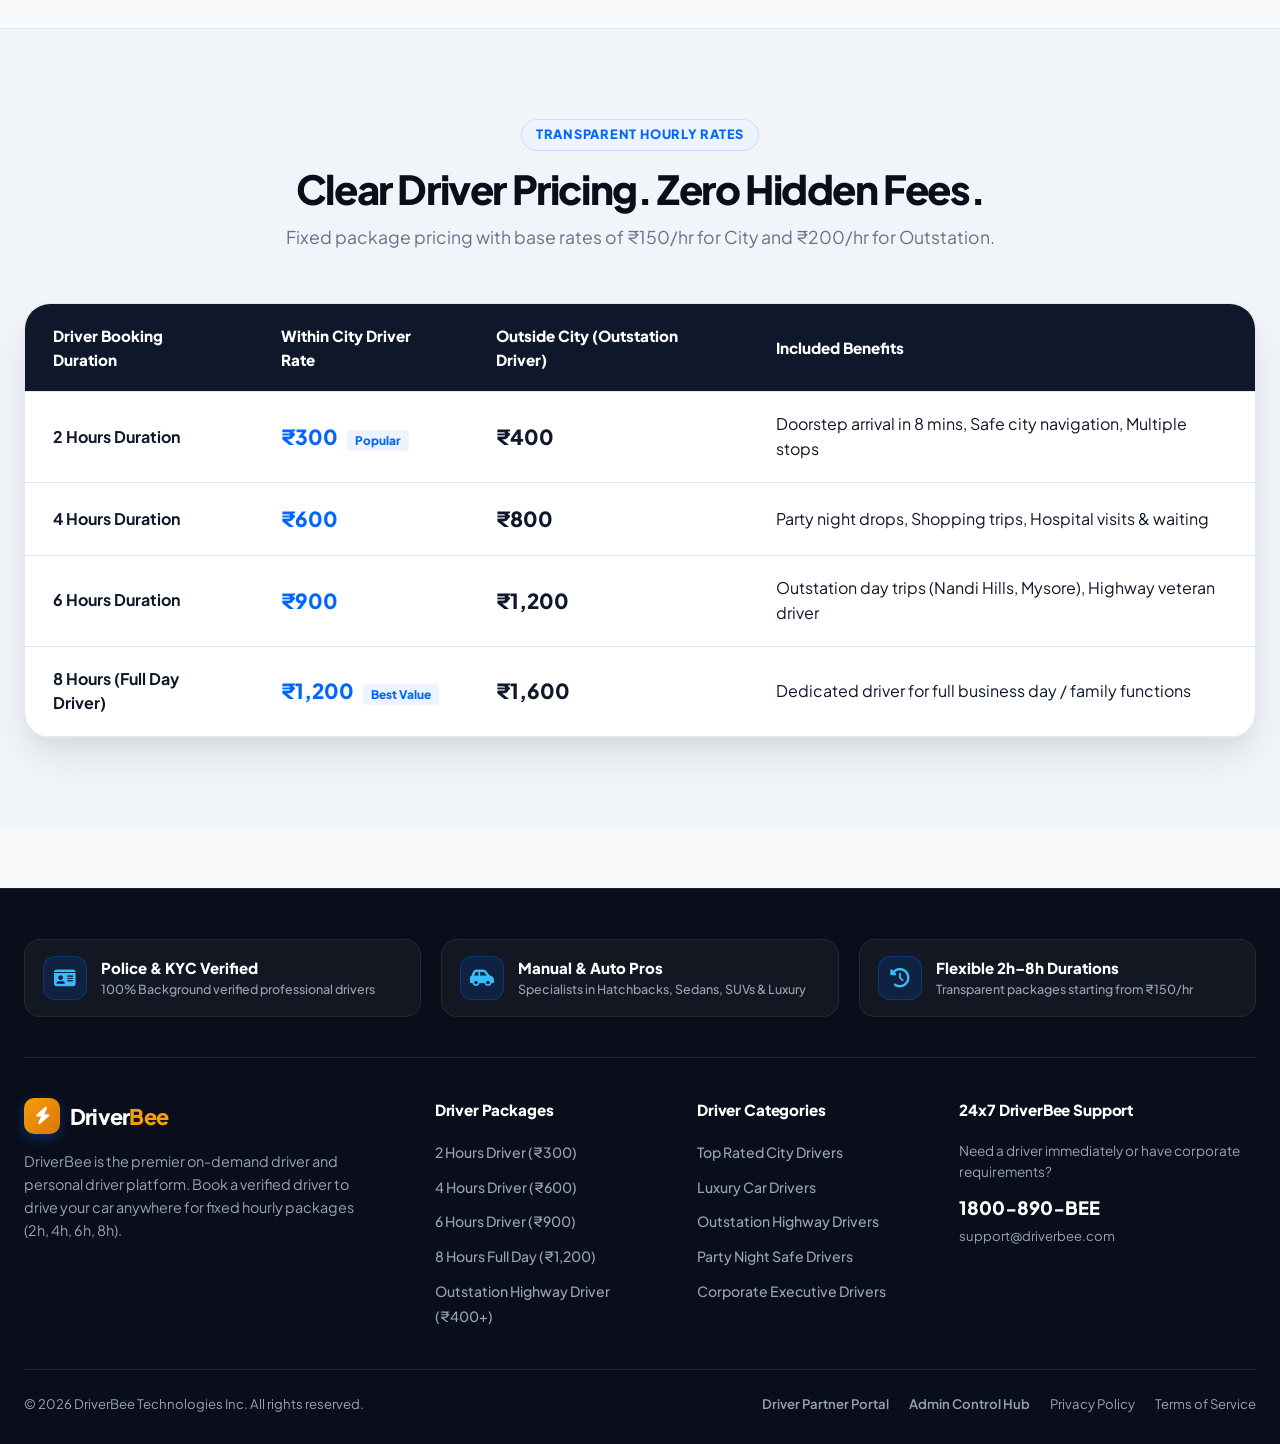
==== commit b277627f: "Simplify hero description text" ====
--- a/index.html
+++ b/index.html
@@ -96,7 +96,7 @@
             </h1>
 
             <p class="hero-description">
-              Hire a professional verified driver to drive your personal car. Whether for daily city traffic, late-night party drops, shopping runs, or weekend outstation road trips — your driver reaches your doorstep in <b>~8 minutes</b>.
+              Hire a verified driver for your personal car. Reaches your doorstep in <b>~8 minutes</b>.
             </p>
           </div>
 
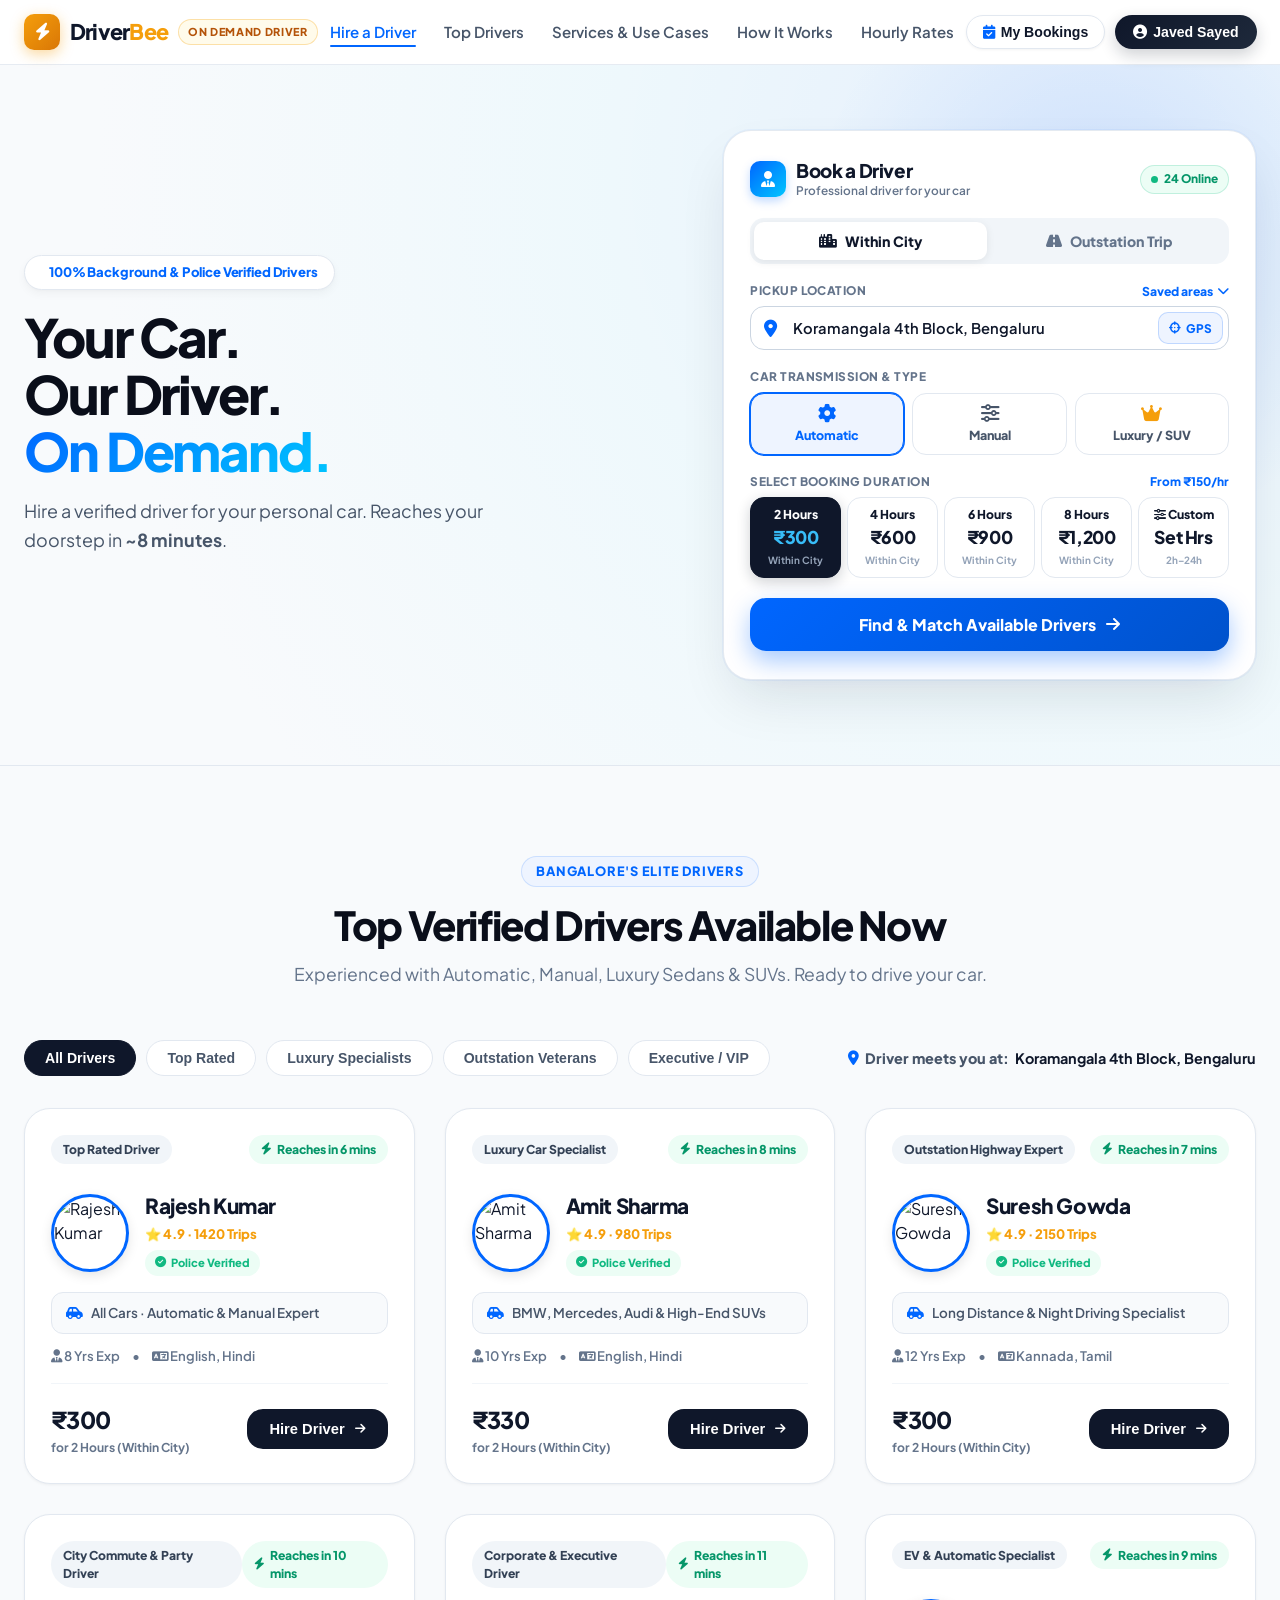
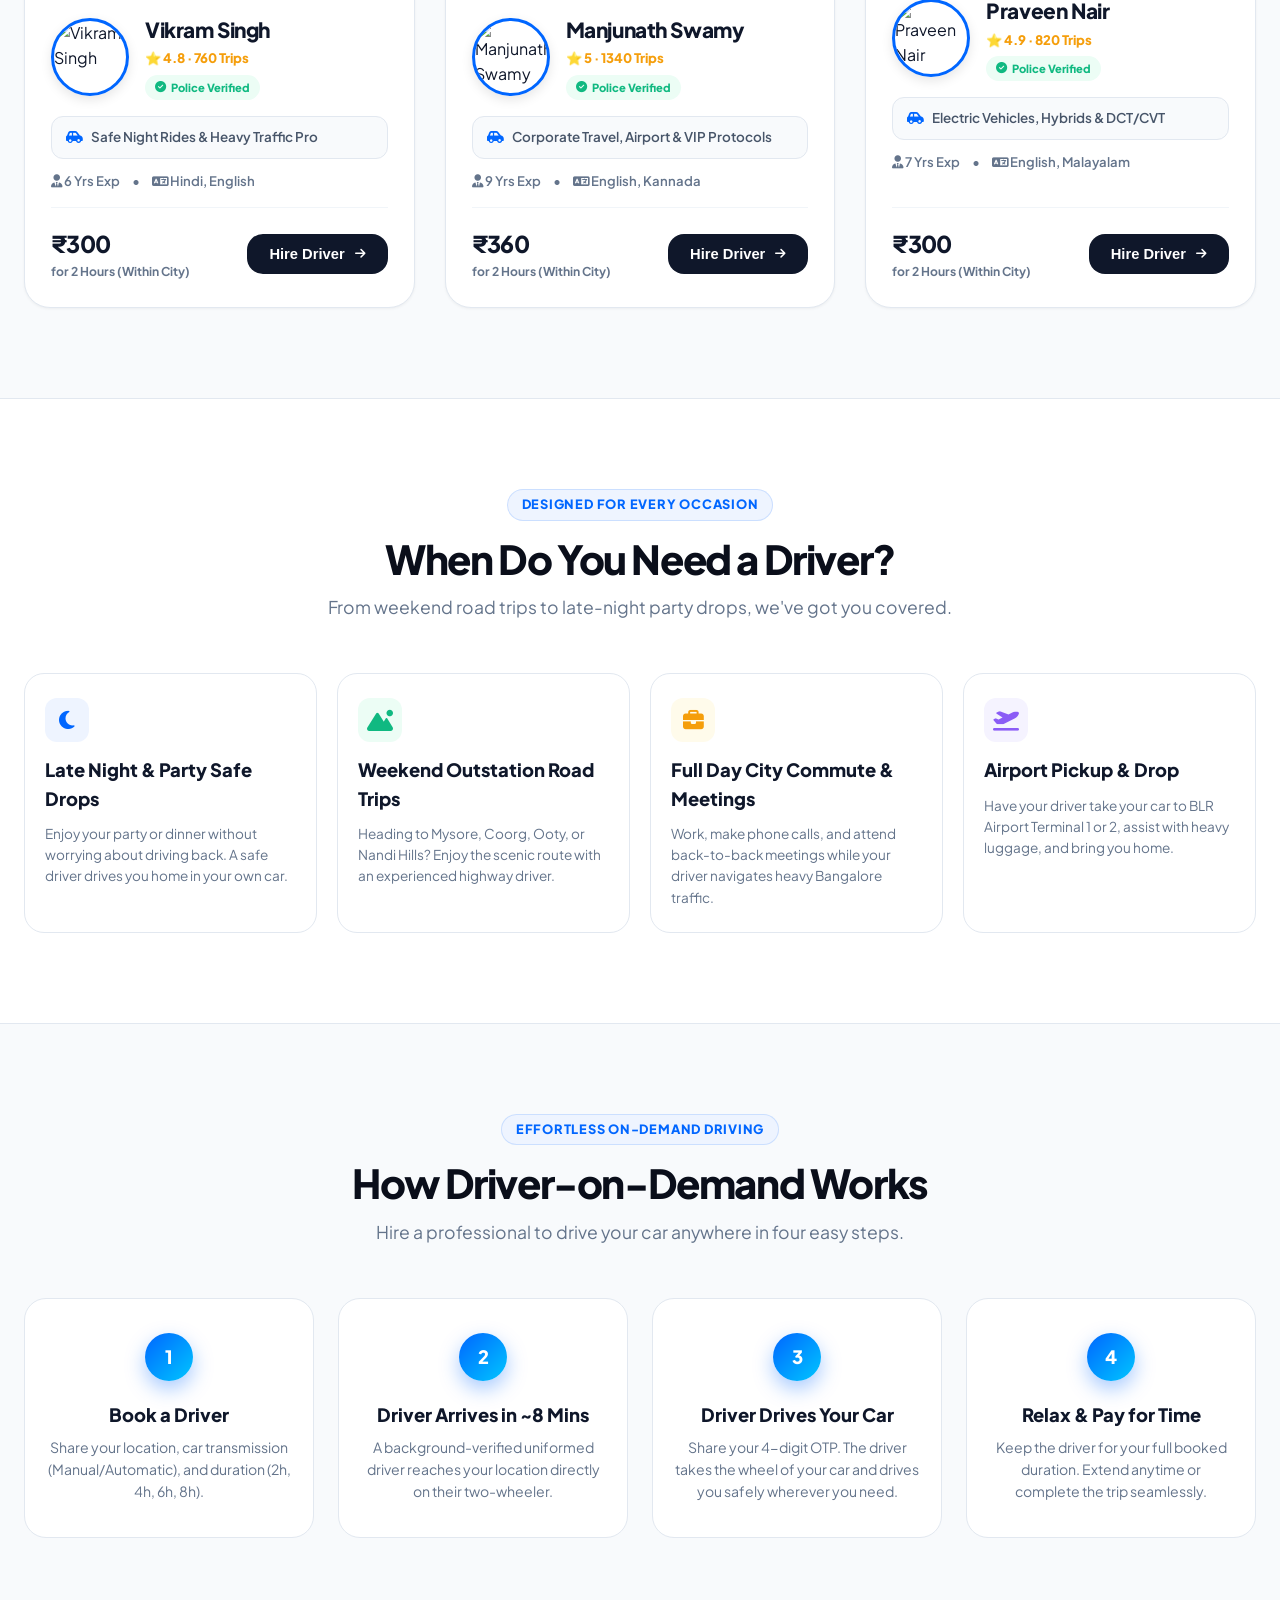
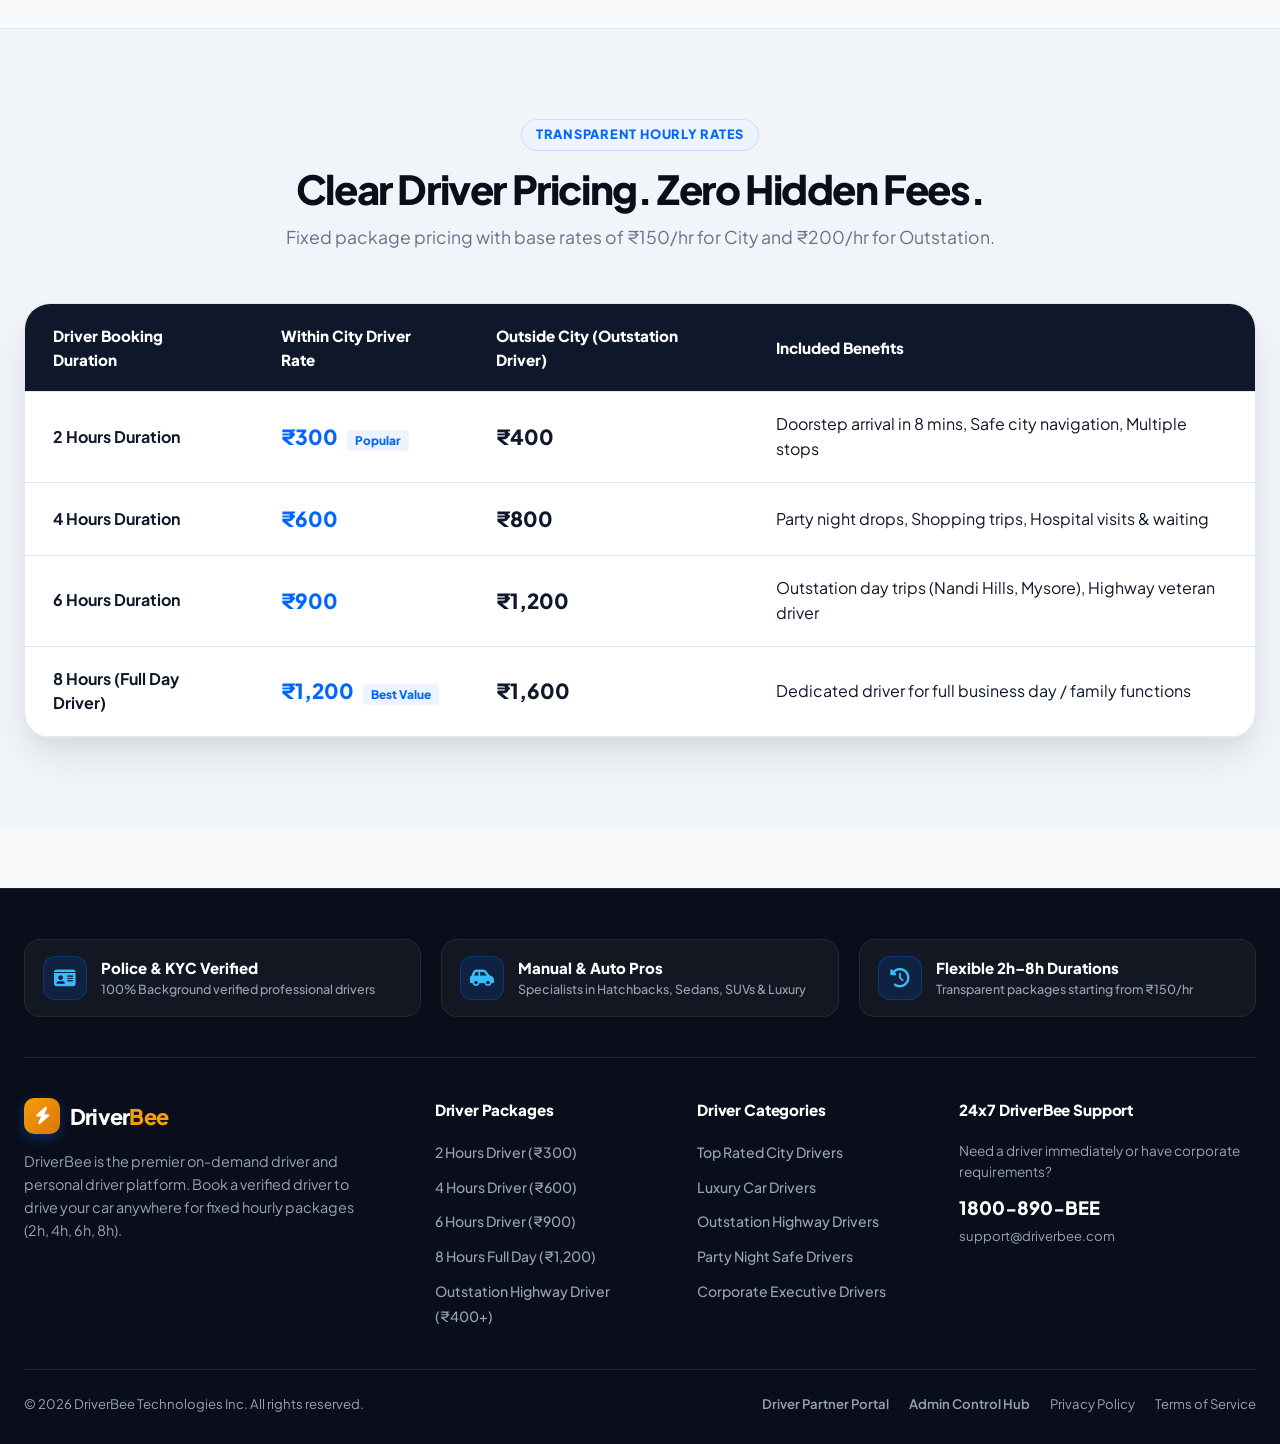
==== commit 43c60d2b: "Remove 1h option and start custom duration from 2h" ====
--- a/index.html
+++ b/index.html
@@ -213,7 +213,7 @@
                 <div class="duration-web-card duration-card custom-trigger-card" id="customDurationCard" data-hours="custom" onclick="customerCtrl.selectCustomDurationMode()">
                   <span class="dur-hrs"><i class="fa-solid fa-sliders"></i> Custom</span>
                   <span class="dur-cost" id="customCardPrice">Set Hrs</span>
-                  <span class="duration-badge-trip" id="customCardLabel">1h–24h</span>
+                  <span class="duration-badge-trip" id="customCardLabel">2h–24h</span>
                 </div>
               </div>
 
@@ -237,11 +237,11 @@
                   </button>
                 </div>
 
-                <input type="range" class="custom-range-slider" id="customDurationSlider" min="1" max="24" step="1" value="3" oninput="customerCtrl.onCustomSliderChange(this.value)">
+                <input type="range" class="custom-range-slider" id="customDurationSlider" min="2" max="24" step="1" value="3" oninput="customerCtrl.onCustomSliderChange(this.value)">
 
                 <div class="quick-custom-chips">
                   <span style="font-size: 0.72rem; color: #64748B; font-weight: 700;">Quick:</span>
-                  <button type="button" class="quick-hour-chip" onclick="customerCtrl.setCustomHours(1)">1h</button>
+                  <button type="button" class="quick-hour-chip" onclick="customerCtrl.setCustomHours(2)">2h</button>
                   <button type="button" class="quick-hour-chip active" onclick="customerCtrl.setCustomHours(3)">3h</button>
                   <button type="button" class="quick-hour-chip" onclick="customerCtrl.setCustomHours(5)">5h</button>
                   <button type="button" class="quick-hour-chip" onclick="customerCtrl.setCustomHours(7)">7h</button>
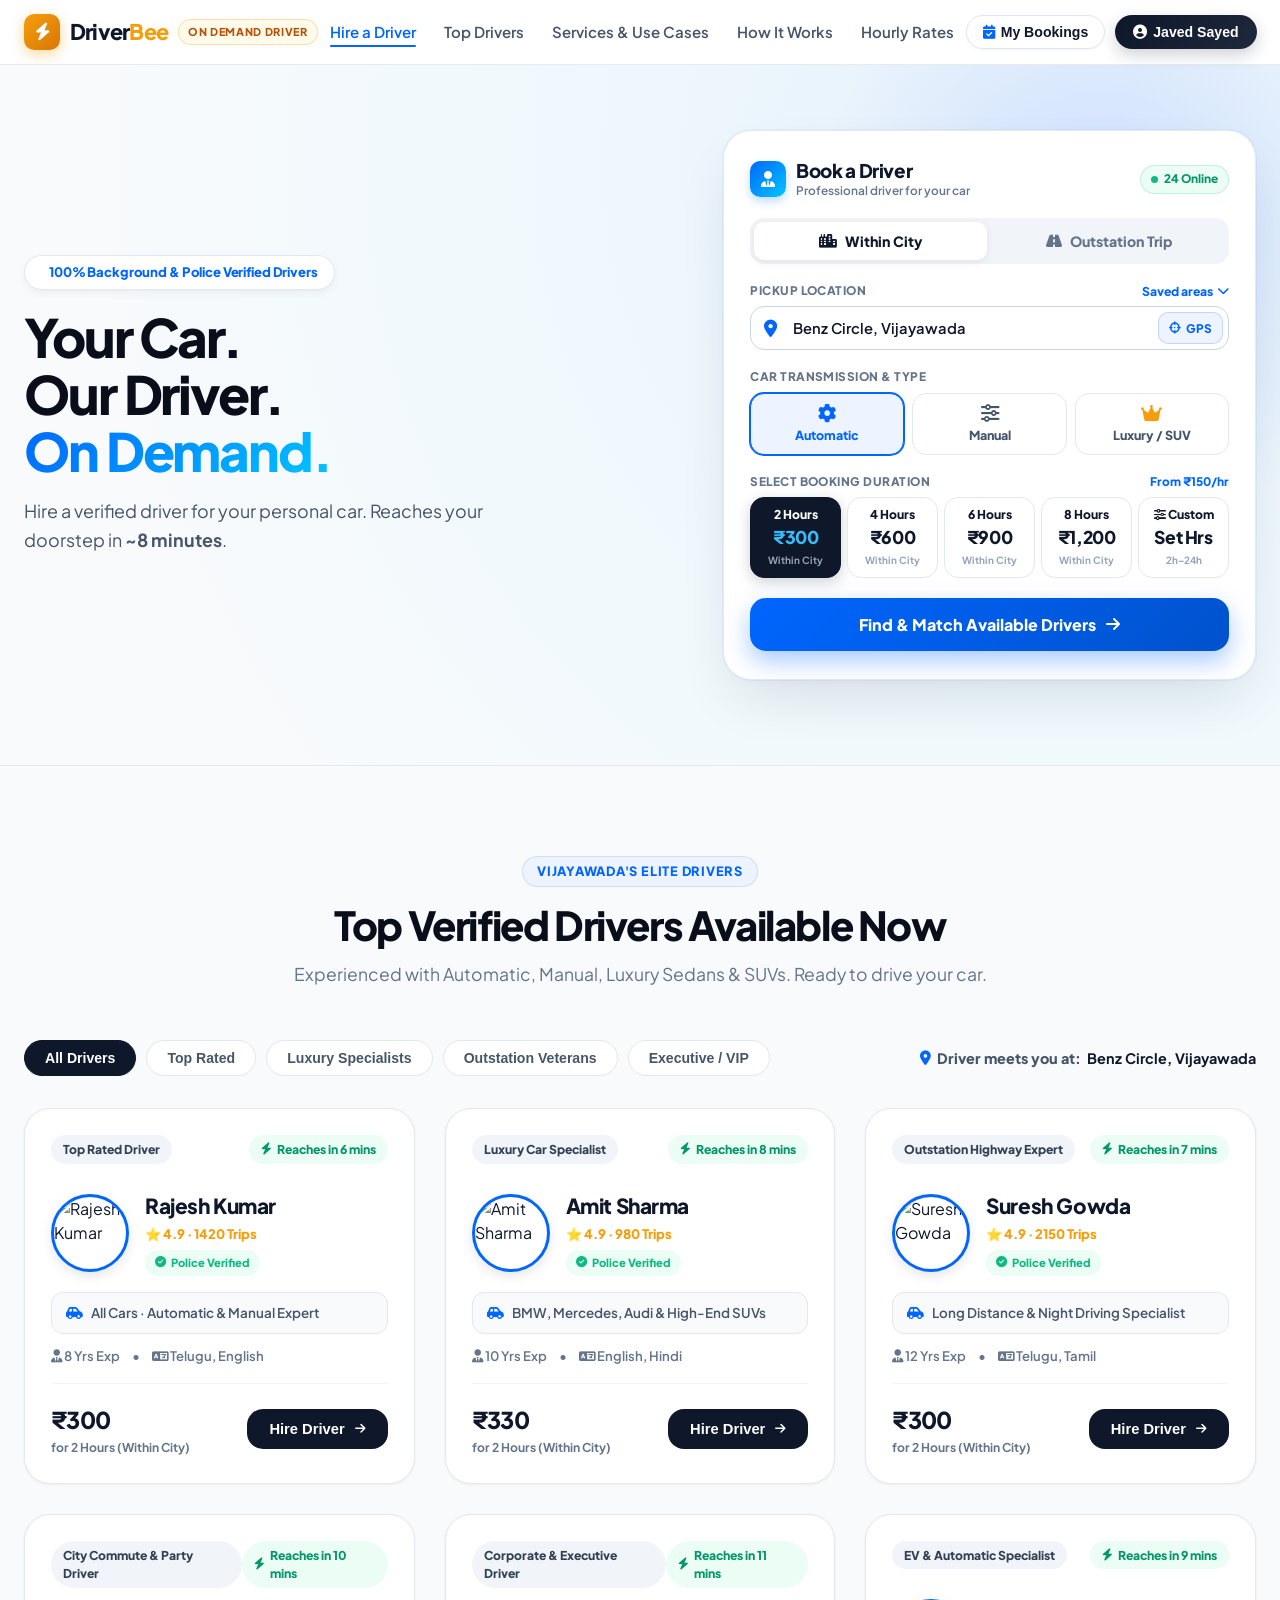
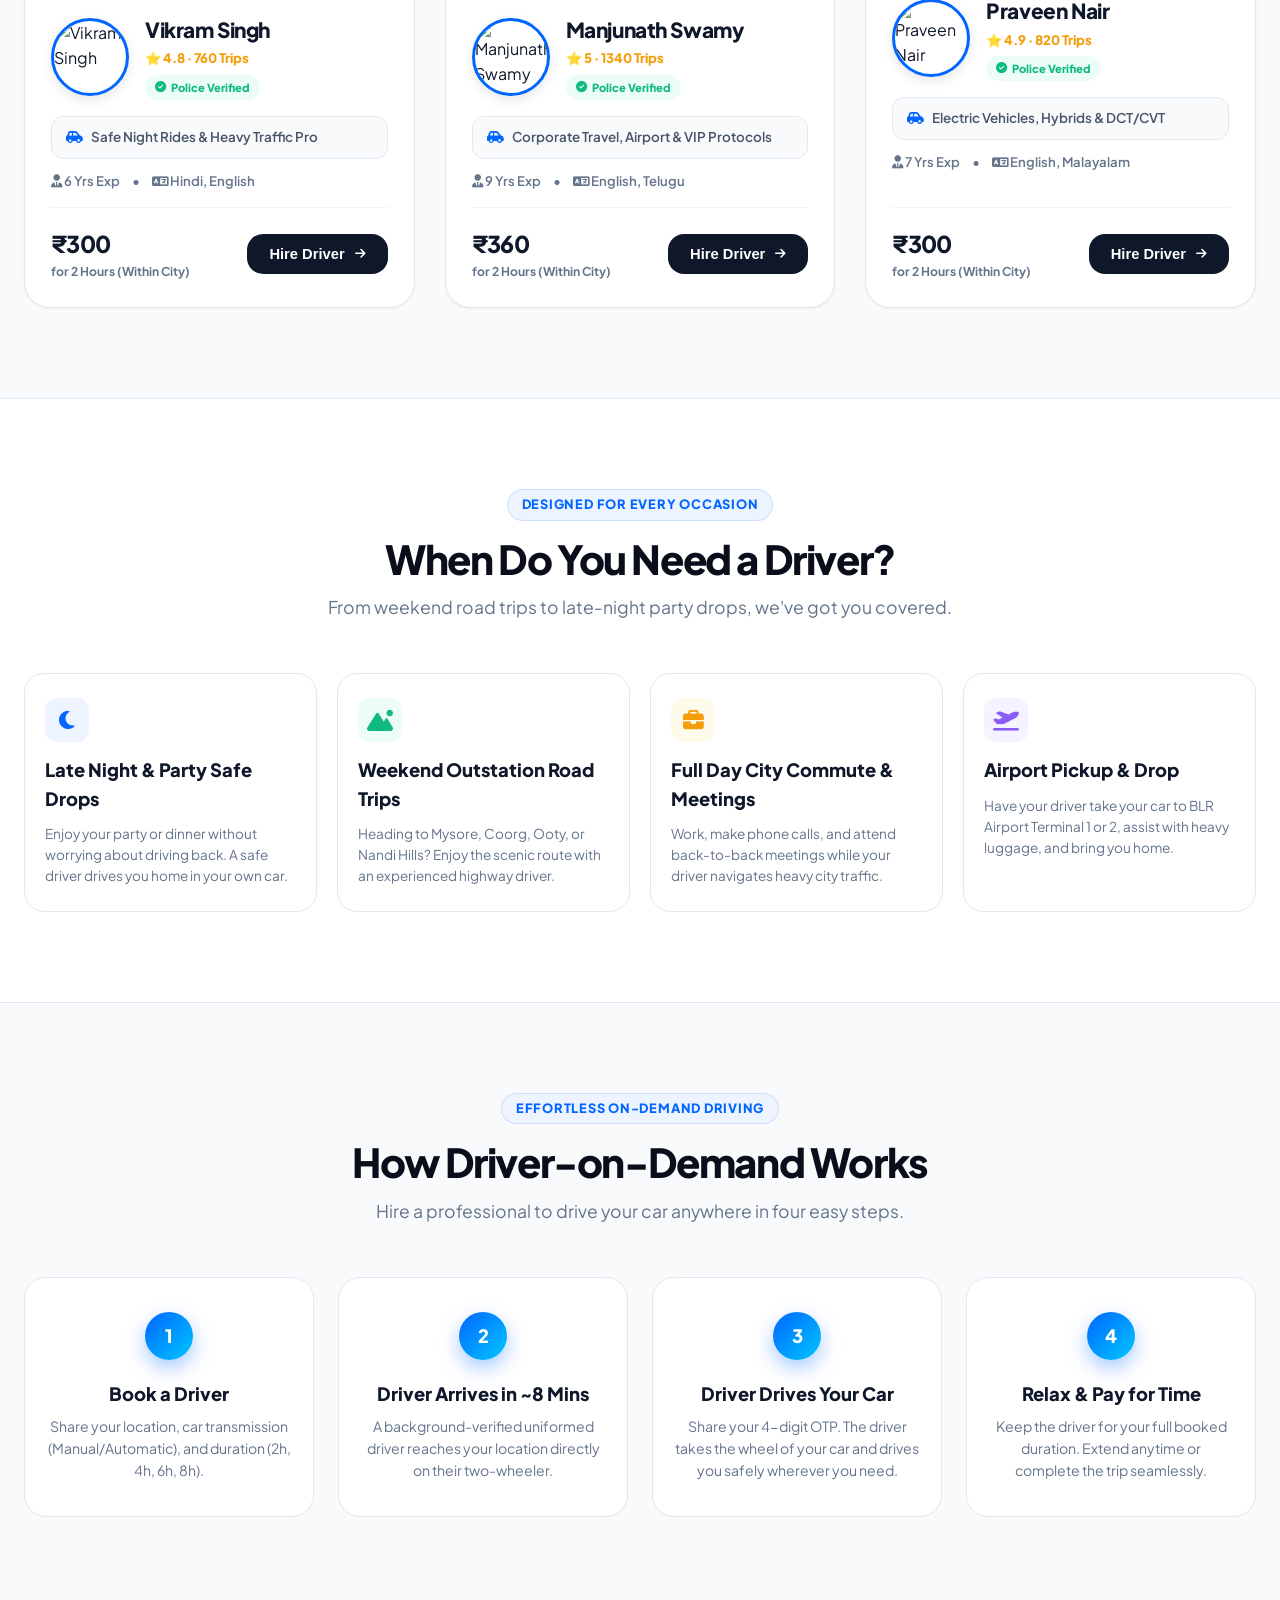
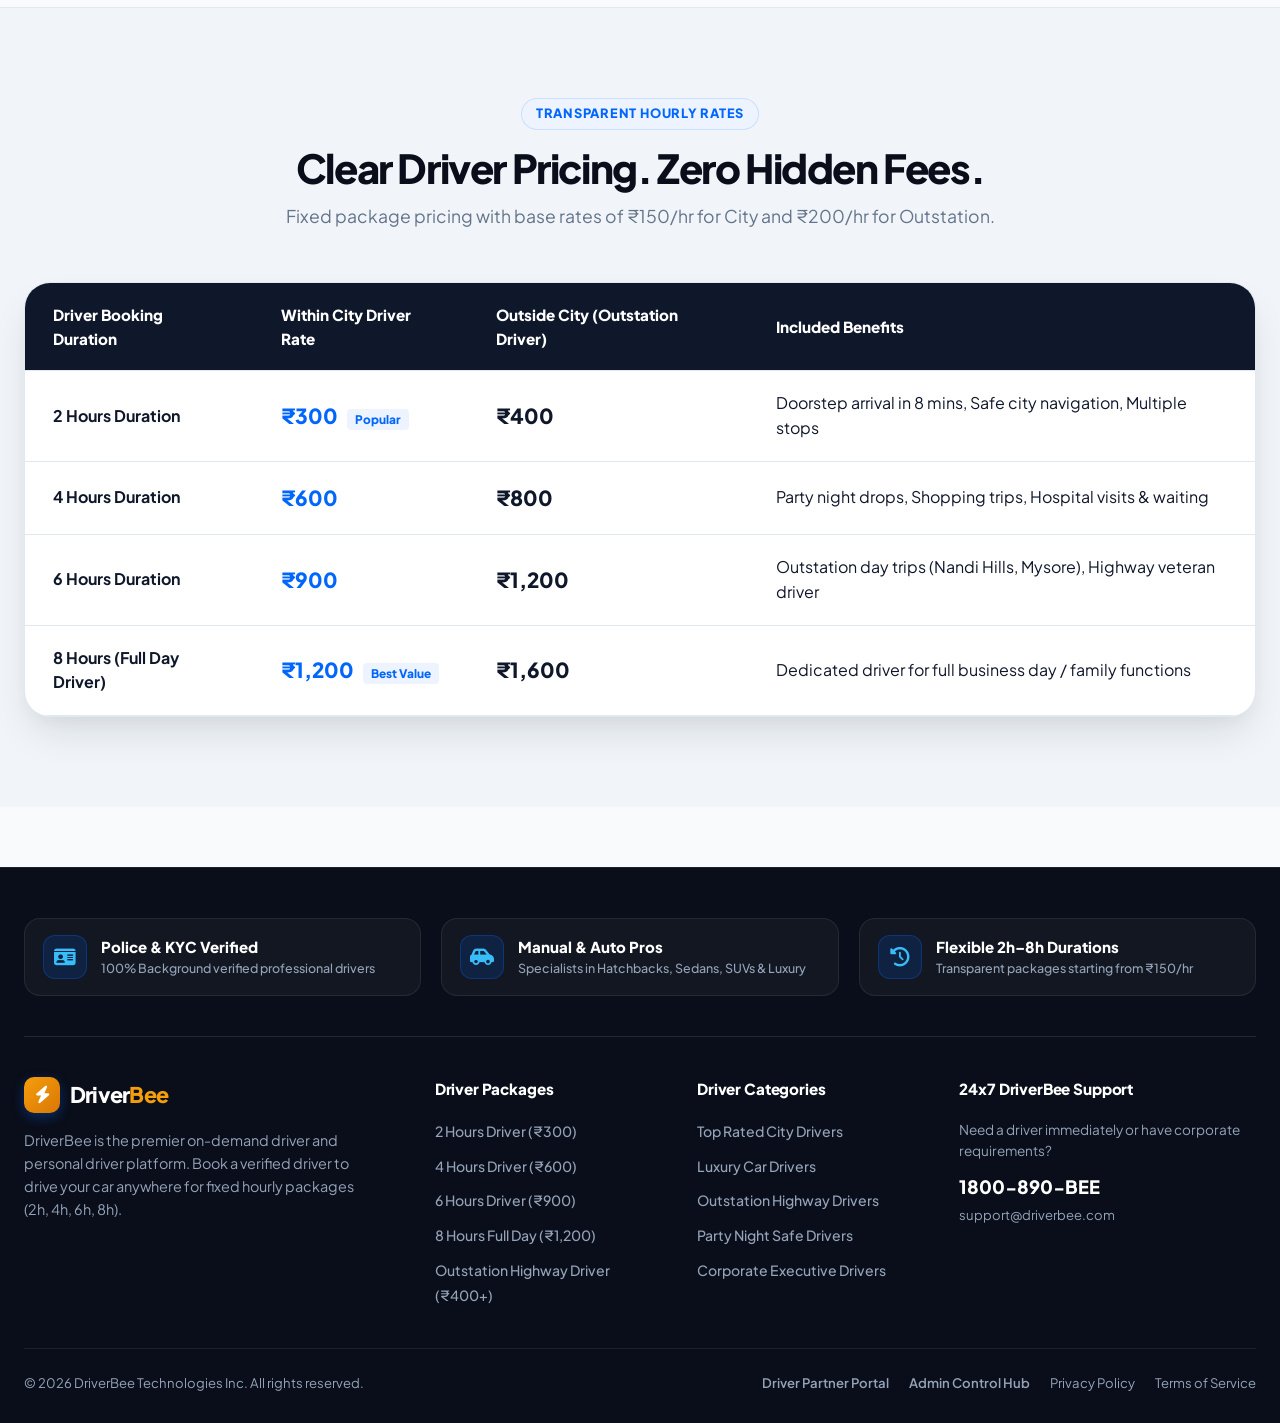
==== commit 82ae083a: "Change location to Benz Circle, Vijayawada and replace driver avatars with real portrait photos" ====
--- a/index.html
+++ b/index.html
@@ -140,7 +140,7 @@
               </div>
               <div class="widget-input-wrap">
                 <i class="fa-solid fa-location-dot input-icon-left"></i>
-                <input type="text" class="widget-input" id="locationSearchInput" placeholder="Enter your pickup address" value="Koramangala 4th Block, Bengaluru">
+                <input type="text" class="widget-input" id="locationSearchInput" placeholder="Enter your pickup address" value="Benz Circle, Vijayawada">
                 <button class="btn-gps-action" id="useGpsBtn" type="button" title="Detect GPS location">
                   <i class="fa-solid fa-crosshairs"></i>
                   <span class="gps-text">GPS</span>
@@ -266,7 +266,7 @@
       <section class="web-section" id="fleetShowcase">
         <div class="container">
           <div class="section-title-wrap">
-            <span class="section-tag">Bangalore's Elite Drivers</span>
+            <span class="section-tag">Vijayawada's Elite Drivers</span>
             <h2 class="section-main-heading">Top Verified Drivers Available Now</h2>
             <p class="section-sub-heading">Experienced with Automatic, Manual, Luxury Sedans & SUVs. Ready to drive your car.</p>
           </div>
@@ -282,7 +282,7 @@
             </div>
 
             <div style="font-size: 0.9rem; font-weight: 800; color: #475569; display: flex; align-items: center; gap: 6px;">
-              <i class="fa-solid fa-location-dot" style="color: #0066FF;"></i> Driver meets you at: <b id="currentLocText" style="color: #0F172A;">Koramangala 4th Block, Bengaluru</b>
+              <i class="fa-solid fa-location-dot" style="color: #0066FF;"></i> Driver meets you at: <b id="currentLocText" style="color: #0F172A;">Benz Circle, Vijayawada</b>
             </div>
           </div>
 
@@ -325,7 +325,7 @@
                 <i class="fa-solid fa-briefcase"></i>
               </div>
               <h3 style="font-size: 1.15rem; font-weight: 800; color: #0F172A;">Full Day City Commute & Meetings</h3>
-              <p style="font-size: 0.85rem; color: #64748B;">Work, make phone calls, and attend back-to-back meetings while your driver navigates heavy Bangalore traffic.</p>
+              <p style="font-size: 0.85rem; color: #64748B;">Work, make phone calls, and attend back-to-back meetings while your driver navigates heavy city traffic.</p>
             </div>
 
             <div class="use-case-card" onclick="showToast('Airport terminal pickup selected', 'accent');">
@@ -445,7 +445,7 @@
               <span style="font-weight: 600;">Available Drivers Near You</span>
             </div>
             <h1 style="font-size: 2.2rem; font-weight: 900; color: #0A0E1A; letter-spacing: -0.03em; margin: 0;">Matched Verified Drivers</h1>
-            <p style="color: #64748B; font-size: 1rem; margin-top: 4px;">6 verified professional drivers available right now to drive your car in Bengaluru.</p>
+            <p style="color: #64748B; font-size: 1rem; margin-top: 4px;">6 verified professional drivers available right now to drive your car in Vijayawada.</p>
           </div>
 
           <div style="display: flex; gap: 10px; align-items: center;">
@@ -460,7 +460,7 @@
           <div style="display: flex; align-items: center; gap: 20px; flex-wrap: wrap;">
             <div style="display: flex; align-items: center; gap: 8px; font-size: 0.92rem; font-weight: 800; color: #0F172A;">
               <i class="fa-solid fa-location-dot" style="color: #0066FF; font-size: 1.15rem;"></i>
-              <span>Pickup: <b id="resultsPickupText" style="color: #0066FF;">Koramangala 4th Block, Bengaluru</b></span>
+              <span>Pickup: <b id="resultsPickupText" style="color: #0066FF;">Benz Circle, Vijayawada</b></span>
             </div>
             <div style="height: 20px; width: 1px; background: #CBD5E1;"></div>
             <div style="display: flex; align-items: center; gap: 8px; font-size: 0.92rem; font-weight: 800; color: #0F172A;">
@@ -504,7 +504,7 @@
             <div style="display: flex; justify-content: space-between; align-items: center; margin-bottom: 14px;">
               <div>
                 <h3 style="font-size: 1.15rem; font-weight: 900; color: #0F172A; margin: 0;">Live Driver Radar</h3>
-                <p style="font-size: 0.8rem; color: #64748B; margin: 2px 0 0;">Active drivers nearby in Koramangala & Indiranagar</p>
+                <p style="font-size: 0.8rem; color: #64748B; margin: 2px 0 0;">Active drivers nearby in Benz Circle & MG Road</p>
               </div>
               <span class="badge badge-accent" style="font-size: 0.78rem;"><i class="fa-solid fa-radar"></i> 6 Online</span>
             </div>
@@ -697,7 +697,7 @@
                 <div class="radar-pulse-anim"></div>
                 <div class="radar-circle-inner"><i class="fa-solid fa-radar radar-center-icon"></i></div>
               </div>
-              <h3 style="font-size: 1.3rem; font-weight: 900; margin-bottom: 6px;">Hotspot Radar Active: Koramangala</h3>
+              <h3 style="font-size: 1.3rem; font-weight: 900; margin-bottom: 6px;">Hotspot Radar Active: Benz Circle</h3>
               <p style="font-size: 0.9rem; color: #94A3B8; max-width: 420px;">Waiting for nearby customers who need a driver for their car. 15-second response window.</p>
             </div>
 
@@ -707,7 +707,7 @@
               <div style="display: flex; justify-content: space-between; align-items: center; flex-wrap: wrap; gap: 12px;">
                 <div>
                   <div style="font-size: 0.78rem; font-weight: 800; color: #0066FF;">MEET CUSTOMER AT</div>
-                  <div style="font-size: 1.15rem; font-weight: 800;">Koramangala 4th Block, Bengaluru</div>
+                  <div style="font-size: 1.15rem; font-weight: 800;">Benz Circle, Vijayawada</div>
                 </div>
                 <div id="driverOtpSection" style="display: flex; gap: 8px;">
                   <input type="text" id="driverOtpInput" placeholder="4-digit OTP" maxlength="4" style="width: 120px; border: 1.5px solid #CBD5E1; border-radius: 10px; text-align: center; font-weight: 800; font-size: 1.15rem;">
@@ -952,24 +952,24 @@
       </div>
 
       <div style="display: flex; flex-direction: column; gap: 10px; margin-top: 10px;">
-        <div style="background: #F8FAFC; border: 1.5px solid #E2E8F0; border-radius: 16px; padding: 14px; cursor: pointer;" onclick="customerCtrl.selectQuickLocation('Koramangala 4th Block, Bengaluru', 12.9352, 77.6245)">
-          <div style="font-weight: 800; color: #0F172A;"><i class="fa-solid fa-house" style="color: #0066FF; margin-right: 8px;"></i> Koramangala 4th Block</div>
-          <div style="font-size: 0.8rem; color: #64748B; margin-top: 2px;">Bengaluru, Karnataka · (High Demand Area)</div>
-        </div>
-
-        <div style="background: #F8FAFC; border: 1.5px solid #E2E8F0; border-radius: 16px; padding: 14px; cursor: pointer;" onclick="customerCtrl.selectQuickLocation('Indiranagar 100ft Road, Bengaluru', 12.9716, 77.6412)">
-          <div style="font-weight: 800; color: #0F172A;"><i class="fa-solid fa-briefcase" style="color: #10B981; margin-right: 8px;"></i> Indiranagar 100ft Road</div>
-          <div style="font-size: 0.8rem; color: #64748B; margin-top: 2px;">Bengaluru, Karnataka</div>
-        </div>
-
-        <div style="background: #F8FAFC; border: 1.5px solid #E2E8F0; border-radius: 16px; padding: 14px; cursor: pointer;" onclick="customerCtrl.selectQuickLocation('HSR Layout Sector 1, Bengaluru', 12.9121, 77.6446)">
-          <div style="font-weight: 800; color: #0F172A;"><i class="fa-solid fa-location-dot" style="color: #F59E0B; margin-right: 8px;"></i> HSR Layout Sector 1</div>
-          <div style="font-size: 0.8rem; color: #64748B; margin-top: 2px;">Bengaluru, Karnataka</div>
-        </div>
-
-        <div style="background: #F8FAFC; border: 1.5px solid #E2E8F0; border-radius: 16px; padding: 14px; cursor: pointer;" onclick="customerCtrl.selectQuickLocation('Kempegowda Int. Airport (BLR), Bengaluru', 13.1986, 77.7066)">
-          <div style="font-weight: 800; color: #0F172A;"><i class="fa-solid fa-plane" style="color: #8B5CF6; margin-right: 8px;"></i> Bangalore Airport (BLR)</div>
-          <div style="font-size: 0.8rem; color: #64748B; margin-top: 2px;">Terminal 1 & 2 Pickups</div>
+        <div style="background: #F8FAFC; border: 1.5px solid #E2E8F0; border-radius: 16px; padding: 14px; cursor: pointer;" onclick="customerCtrl.selectQuickLocation('Benz Circle, Vijayawada', 16.5015, 80.6534)">
+          <div style="font-weight: 800; color: #0F172A;"><i class="fa-solid fa-house" style="color: #0066FF; margin-right: 8px;"></i> Benz Circle</div>
+          <div style="font-size: 0.8rem; color: #64748B; margin-top: 2px;">Vijayawada, Andhra Pradesh · (High Demand Area)</div>
+        </div>
+
+        <div style="background: #F8FAFC; border: 1.5px solid #E2E8F0; border-radius: 16px; padding: 14px; cursor: pointer;" onclick="customerCtrl.selectQuickLocation('MG Road (Bandar Road), Vijayawada', 16.5085, 80.6385)">
+          <div style="font-weight: 800; color: #0F172A;"><i class="fa-solid fa-briefcase" style="color: #10B981; margin-right: 8px;"></i> MG Road / Bandar Road</div>
+          <div style="font-size: 0.8rem; color: #64748B; margin-top: 2px;">Vijayawada, Andhra Pradesh</div>
+        </div>
+
+        <div style="background: #F8FAFC; border: 1.5px solid #E2E8F0; border-radius: 16px; padding: 14px; cursor: pointer;" onclick="customerCtrl.selectQuickLocation('Governorpet, Vijayawada', 16.5162, 80.6275)">
+          <div style="font-weight: 800; color: #0F172A;"><i class="fa-solid fa-location-dot" style="color: #F59E0B; margin-right: 8px;"></i> Governorpet</div>
+          <div style="font-size: 0.8rem; color: #64748B; margin-top: 2px;">Vijayawada, Andhra Pradesh</div>
+        </div>
+
+        <div style="background: #F8FAFC; border: 1.5px solid #E2E8F0; border-radius: 16px; padding: 14px; cursor: pointer;" onclick="customerCtrl.selectQuickLocation('Vijayawada Airport (Gannavaram)', 16.5304, 80.7968)">
+          <div style="font-weight: 800; color: #0F172A;"><i class="fa-solid fa-plane" style="color: #8B5CF6; margin-right: 8px;"></i> Vijayawada Airport (VGA)</div>
+          <div style="font-size: 0.8rem; color: #64748B; margin-top: 2px;">Gannavaram Terminal Pickups</div>
         </div>
       </div>
     </div>
@@ -1079,7 +1079,7 @@
 
       <div style="background: #F8FAFC; border: 1px solid #E2E8F0; border-radius: 16px; padding: 16px;">
         <div style="font-size: 0.78rem; color: #64748B; font-weight: 700;">CUSTOMER LOCATION</div>
-        <div style="font-size: 1.05rem; font-weight: 800; color: #0F172A; margin-top: 2px;">Koramangala 4th Block, Bengaluru</div>
+        <div style="font-size: 1.05rem; font-weight: 800; color: #0F172A; margin-top: 2px;">Benz Circle, Vijayawada</div>
         <div style="font-size: 0.85rem; color: #0066FF; margin-top: 4px;">Customer Car: Hyundai Creta (Automatic)</div>
       </div>
 
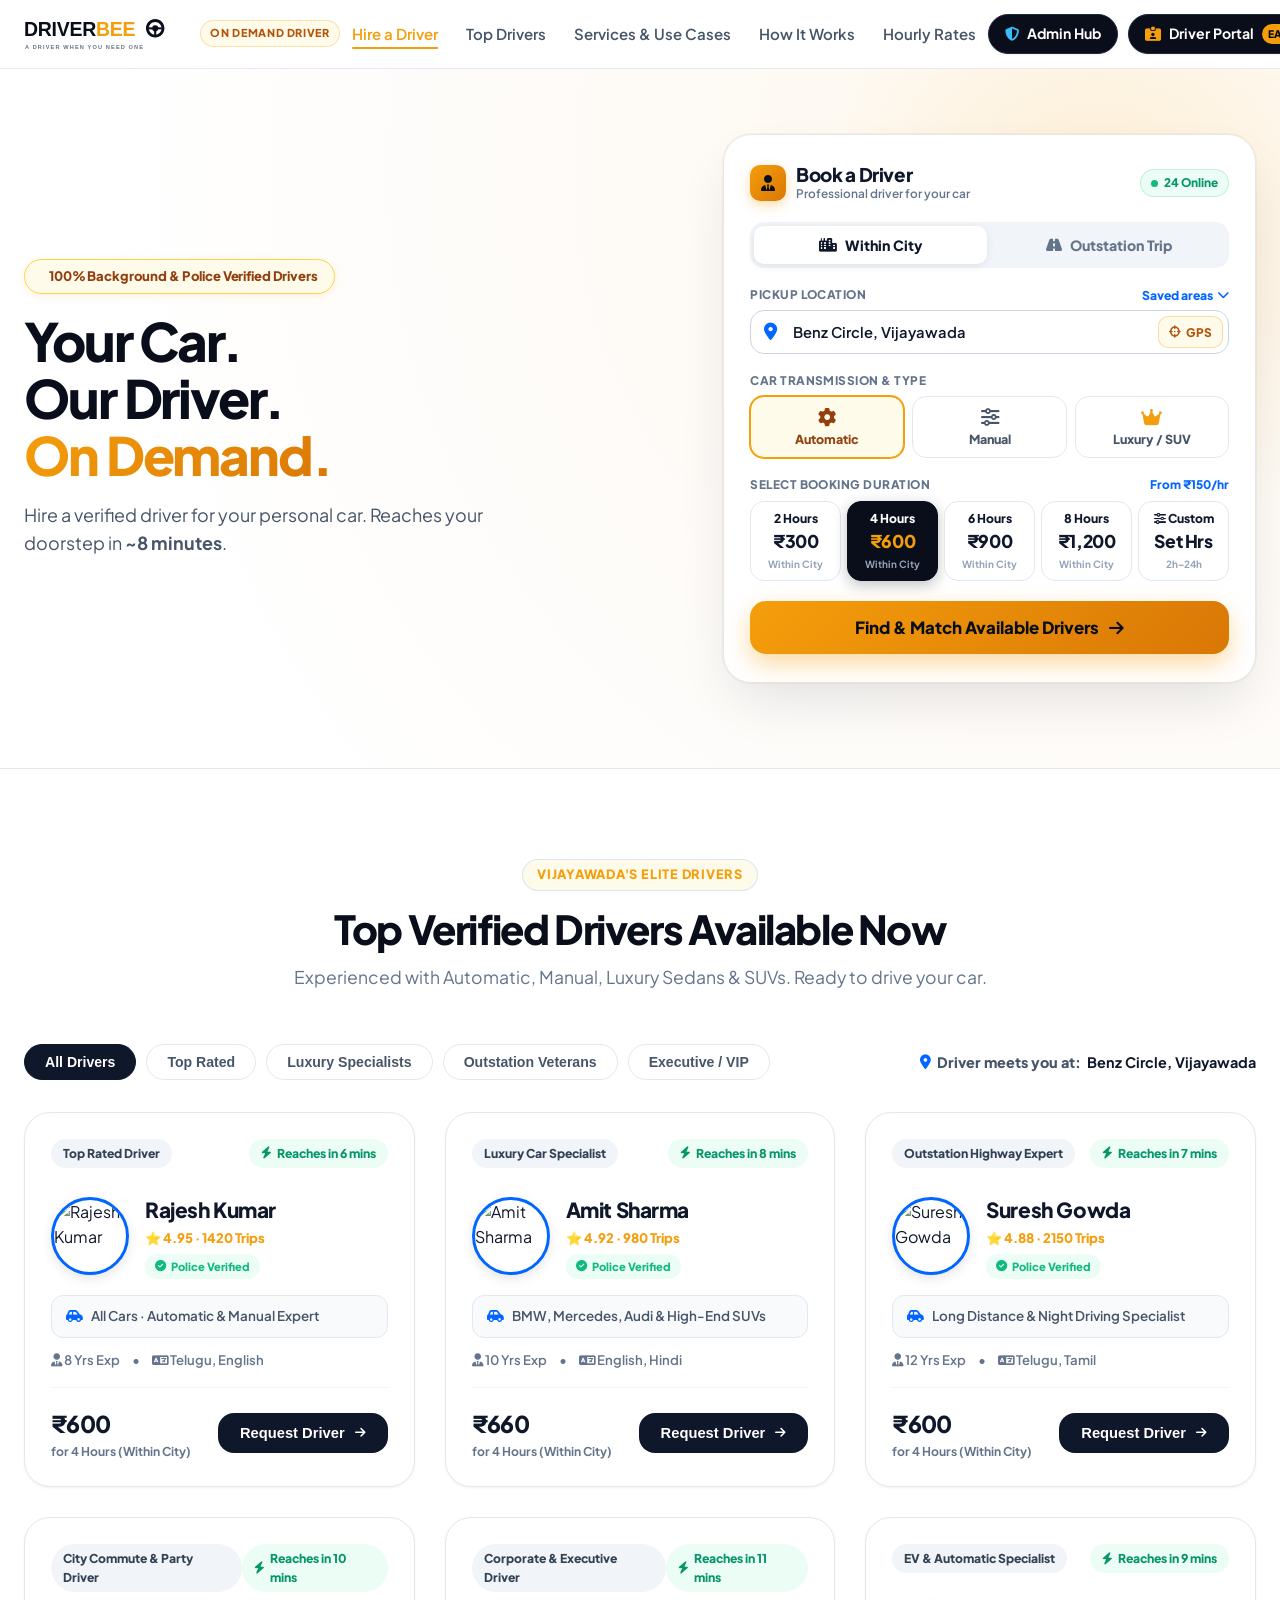
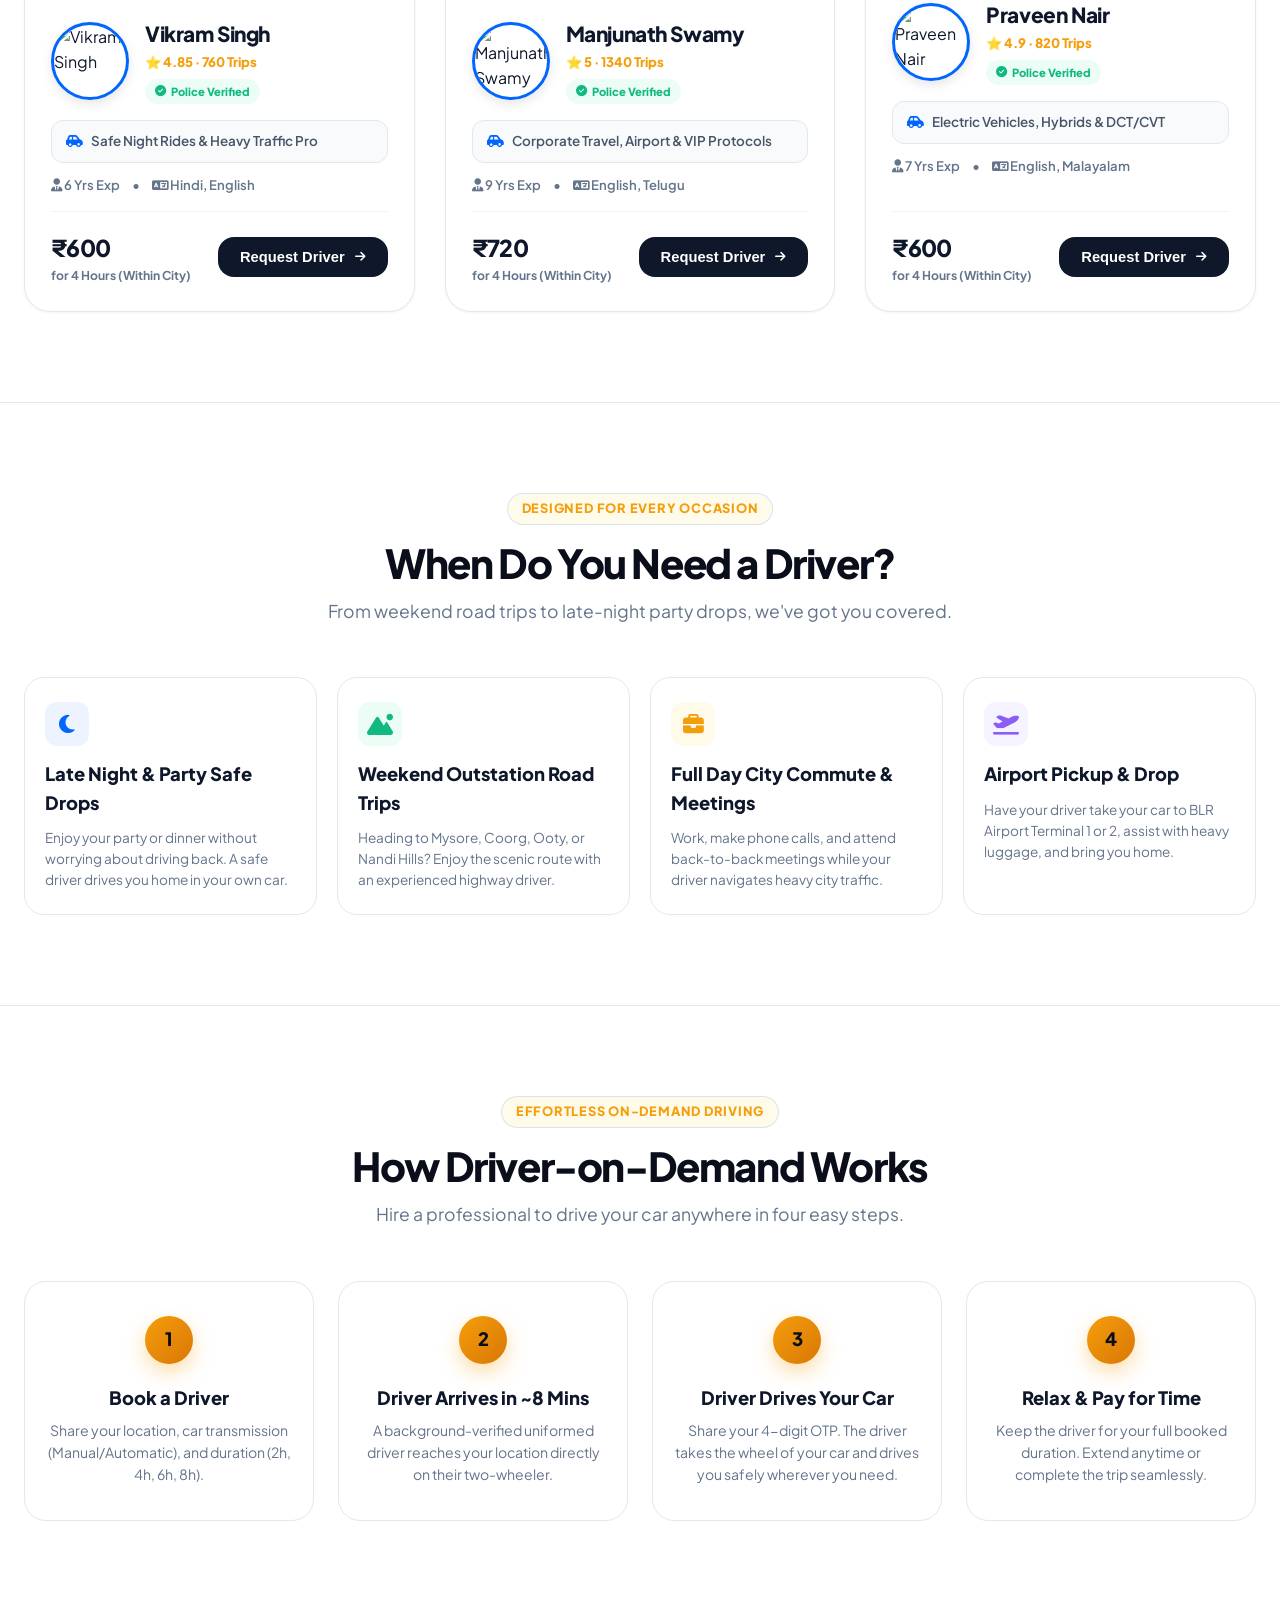
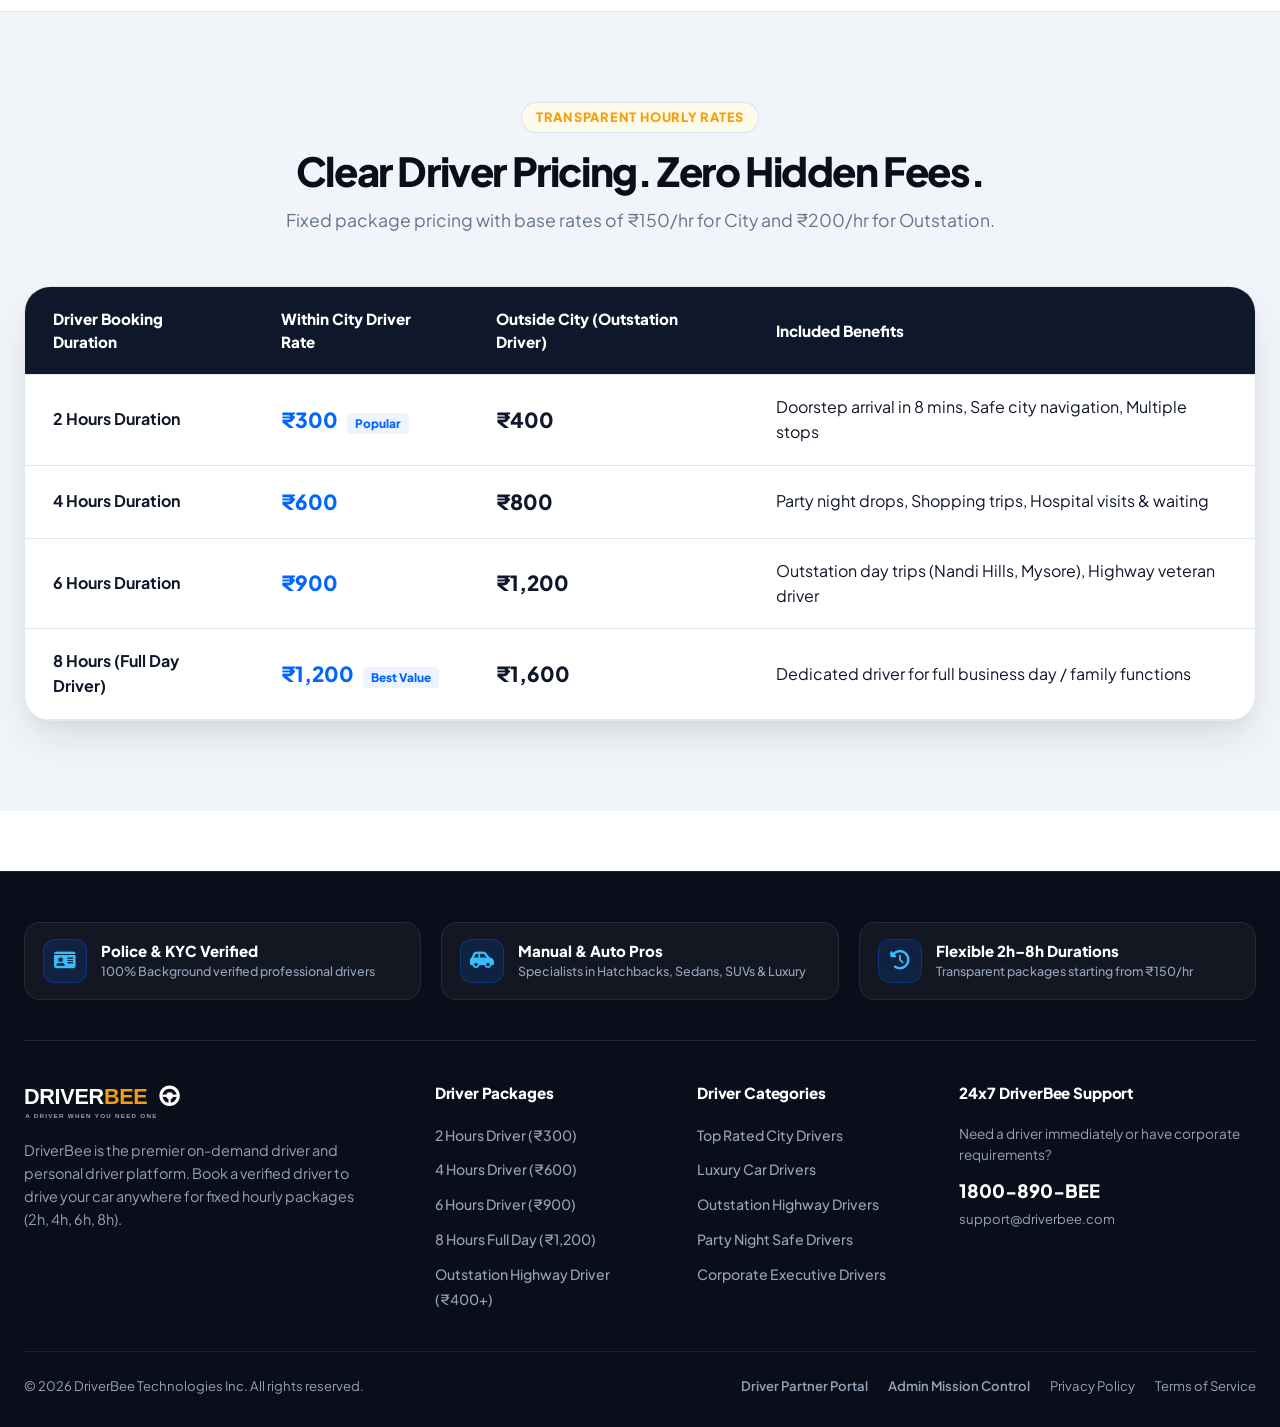
==== commit 4e04b82e: "feat: enhance real-time driver cross-portal sync, OTP countdown start, DriverBee gold palette, and a" ====
--- a/index.html
+++ b/index.html
@@ -17,21 +17,20 @@
   <!-- Leaflet Maps CSS -->
   <link rel="stylesheet" href="https://unpkg.com/leaflet@1.9.4/dist/leaflet.css" />
 
+  <link rel="icon" type="image/svg+xml" href="assets/driverbee-icon.svg">
+
   <!-- App Stylesheets -->
-  <link rel="stylesheet" href="css/main.css?v=6">
-  <link rel="stylesheet" href="css/components.css?v=6">
+  <link rel="stylesheet" href="css/main.css?v=8">
+  <link rel="stylesheet" href="css/components.css?v=8">
 </head>
 <body>
 
   <!-- Sticky Luxury Website Navbar -->
   <header class="site-navbar">
     <div class="container nav-container">
-      <a href="#hero" class="site-brand">
-        <div class="brand-icon-box" style="background: linear-gradient(135deg, #F59E0B, #D97706); box-shadow: 0 4px 14px rgba(245, 158, 11, 0.4);">
-          <i class="fa-solid fa-bolt" style="color: #FFFFFF;"></i>
-        </div>
-        <span>Driver<span style="color: #F59E0B;">Bee</span></span>
-        <span class="site-brand-badge" style="background: #FFFBEB; color: #B45309; border-color: rgba(245, 158, 11, 0.3);">ON DEMAND DRIVER</span>
+      <a href="#hero" class="site-brand" title="DriverBee - On Demand Driver Platform">
+        <img src="assets/driverbee-logo.svg" alt="DriverBee" class="site-logo-img">
+        <span class="site-brand-badge">ON DEMAND DRIVER</span>
       </a>
 
       <ul class="nav-menu-links">
@@ -43,6 +42,17 @@
       </ul>
 
       <div class="nav-actions">
+        <a href="admin.html" class="nav-btn-secondary" style="background: #0A0E1A; color: #FFFFFF; border: 1px solid #1E293B; text-decoration: none; display: flex; align-items: center; gap: 8px;">
+          <i class="fa-solid fa-shield-halved" style="color: #38BDF8;"></i>
+          <span>Admin Hub</span>
+        </a>
+
+        <a href="driver.html" class="nav-btn-secondary" style="background: #0A0E1A; color: #FFFFFF; border: 1px solid #1E293B; text-decoration: none; display: flex; align-items: center; gap: 8px;">
+          <i class="fa-solid fa-id-card-clip" style="color: #F59E0B;"></i>
+          <span>Driver Portal</span>
+          <span style="background: #F59E0B; color: #000; font-size: 0.65rem; font-weight: 900; padding: 2px 6px; border-radius: 9999px;">EARN</span>
+        </a>
+
         <button class="nav-btn-secondary" id="btnMyBookingsNav">
           <i class="fa-solid fa-calendar-check" style="color: #0066FF;"></i>
           <span>My Bookings</span>
@@ -492,6 +502,22 @@
           </div>
         </div>
 
+        <!-- Broadcast to All Quick Match Callout Banner -->
+        <div style="background: linear-gradient(135deg, #0A0E1A, #1E293B); border-radius: 20px; padding: 18px 24px; color: #FFFFFF; display: flex; justify-content: space-between; align-items: center; margin-bottom: 24px; flex-wrap: wrap; gap: 14px; box-shadow: var(--shadow-sm); border: 1px solid #334155;">
+          <div style="display: flex; align-items: center; gap: 16px;">
+            <div style="width: 48px; height: 48px; border-radius: 14px; background: rgba(0, 102, 255, 0.2); border: 1.5px solid #0066FF; display: flex; align-items: center; justify-content: center; font-size: 1.3rem; color: #38BDF8;">
+              <i class="fa-solid fa-tower-broadcast"></i>
+            </div>
+            <div>
+              <div style="font-weight: 900; font-size: 1.1rem; color: #FFFFFF;">Need a driver right away?</div>
+              <div style="font-size: 0.85rem; color: #94A3B8;">Broadcast to all 6 nearby verified drivers — first to accept comes directly to you.</div>
+            </div>
+          </div>
+          <button onclick="customerCtrl.broadcastToAllDirectly()" style="background: #0066FF; color: #FFFFFF; border: none; padding: 12px 24px; border-radius: var(--radius-full); font-weight: 900; font-size: 0.92rem; cursor: pointer; display: flex; align-items: center; gap: 8px; box-shadow: 0 4px 16px rgba(0, 102, 255, 0.4);">
+            <i class="fa-solid fa-bolt"></i> Broadcast to All Drivers
+          </button>
+        </div>
+
         <!-- Split Grid: Left Drivers Cards, Right Live GPS Radar Map -->
         <div class="results-split-grid">
           <!-- Left Column: Matched Drivers Cards -->
@@ -612,11 +638,13 @@
               <div class="otp-number" id="trackOtpNumber">4821</div>
             </div>
 
-            <!-- Active Countdown Clock (When Trip is Active) -->
-            <div id="activeHudCountdownBox" style="background: #0A0E1A; color: #fff; border-radius: 20px; padding: 22px; text-align: center; box-shadow: var(--shadow-md);">
-              <div style="font-size: 0.8rem; color: #38BDF8; font-weight: 800; text-transform: uppercase; letter-spacing: 0.05em;">Driver with you for</div>
-              <div class="countdown-main-timer" id="activeTripCountdownTimer" style="font-size: 2.6rem;">03:42:18</div>
-              <div style="font-size: 0.8rem; color: #94A3B8;">remaining in your booked session</div>
+            <!-- Active Countdown Clock (Starts AFTER OTP is Verified) -->
+            <div id="activeHudCountdownBox" style="background: #0F172A; color: #fff; border-radius: 20px; padding: 22px; text-align: center; box-shadow: 0 8px 24px rgba(0,0,0,0.15); border: 1.5px solid #1E293B;">
+              <div id="activeHudCountdownHeader" style="font-size: 0.8rem; color: #F59E0B; font-weight: 800; text-transform: uppercase; letter-spacing: 0.05em; margin-bottom: 4px;">
+                <i class="fa-solid fa-hourglass-half fa-spin"></i> Session Duration: 2 Hours
+              </div>
+              <div class="countdown-main-timer" id="activeTripCountdownTimer" style="font-size: 2.7rem; font-weight: 900; letter-spacing: -0.02em; color: #FFFFFF;">02:00:00</div>
+              <div id="activeHudCountdownSub" style="font-size: 0.82rem; color: #94A3B8; margin-top: 4px;">⏳ Waiting for driver to verify OTP to start timer</div>
             </div>
 
             <!-- Action Buttons -->
@@ -628,239 +656,17 @@
                 <i class="fa-solid fa-triangle-exclamation"></i> 24x7 Helpline SOS
               </button>
             </div>
-
-            <button class="btn" id="simArrivedBtn" style="background: #0066FF; color: #fff; border: none; border-radius: 14px; padding: 14px; font-weight: 800; font-size: 0.95rem; cursor: pointer;">
-              <i class="fa-solid fa-forward-step"></i> Simulate Driver Arrived at Doorstep
-            </button>
-          </div>
-        </div>
-
-      </div>
-    </div>
-
-
-    <!-- ==========================================================
-         VIEW 3: DRIVER PARTNER PORTAL (DESKTOP)
-         ========================================================== -->
-    <div id="driverAppView" style="display: none; padding: 40px 0; background: #F8FAFC;">
-      <div class="container">
-        <div style="display: flex; justify-content: space-between; align-items: center; margin-bottom: 24px;">
-          <div>
-            <h2 style="font-size: 2.2rem; font-weight: 900; color: #0F172A;">Driver Partner Operations Portal</h2>
-            <p style="color: #64748B;">Manage your availability, receive on-demand driving requests, and start trips</p>
-          </div>
-
-          <div style="display: flex; align-items: center; gap: 14px; background: #FFFFFF; border: 1.5px solid #CBD5E1; padding: 10px 20px; border-radius: var(--radius-full);">
-            <span id="driverStatusLabel" style="font-weight: 800; color: #10B981;">Online & Receiving Requests</span>
-            <label class="toggle-switch">
-              <input type="checkbox" id="driverOnlineToggle" checked>
-              <span class="toggle-slider"></span>
-            </label>
-          </div>
-        </div>
-
-        <div class="driver-portal-grid">
-          <!-- Driver Left Info & Earnings -->
-          <div style="display: flex; flex-direction: column; gap: 20px;">
-            <div style="background: #FFFFFF; border: 1.5px solid #E2E8F0; border-radius: 24px; padding: 26px;">
-              <div style="display: flex; align-items: center; gap: 16px; margin-bottom: 20px;">
-                <img src="https://images.unsplash.com/photo-1534528741775-53994a69daeb?auto=format&fit=crop&w=200&q=80" style="width: 64px; height: 64px; border-radius: 50%; object-fit: cover; border: 2.5px solid #0066FF;">
-                <div>
-                  <h3 style="font-size: 1.25rem; font-weight: 900;">Rajesh Kumar</h3>
-                  <div style="font-size: 0.82rem; color: #64748B;">Specialty: All Manual & Automatic Cars</div>
-                  <div style="font-size: 0.8rem; font-weight: 800; color: #F59E0B; margin-top: 3px;">⭐ 4.9 Rating · 1,420 Completed Trips</div>
-                </div>
-              </div>
-
-              <div style="border-top: 1.5px solid #F1F5F9; padding-top: 18px; display: grid; grid-template-columns: 1fr 1fr; gap: 14px;">
-                <div>
-                  <div style="font-size: 0.78rem; color: #64748B; font-weight: 700;">Today's Payout</div>
-                  <div style="font-size: 1.6rem; font-weight: 900; color: #10B981;" id="driverTodayEarnings">₹2,150</div>
-                </div>
-                <div>
-                  <div style="font-size: 0.78rem; color: #64748B; font-weight: 700;">Trips Done</div>
-                  <div style="font-size: 1.6rem; font-weight: 900; color: #0066FF;" id="driverTodayTrips">3</div>
-                </div>
-              </div>
-            </div>
-
-            <!-- Trigger Demo Request -->
-            <button id="driverTriggerSimBtn" style="background: #0F172A; color: #fff; border: none; border-radius: 16px; padding: 16px; font-weight: 800; font-size: 0.95rem; cursor: pointer;">
-              <i class="fa-solid fa-bell"></i> Simulate Incoming Customer Driver Request
-            </button>
-          </div>
-
-          <!-- Driver Right Area: Radar / Navigation -->
-          <div style="background: #FFFFFF; border: 1.5px solid #E2E8F0; border-radius: 24px; padding: 26px;">
-            <div class="driver-radar-card" id="driverRadarCard" style="margin: 0; min-height: 340px; justify-content: center;">
-              <div class="radar-circle-outer">
-                <div class="radar-pulse-anim"></div>
-                <div class="radar-circle-inner"><i class="fa-solid fa-radar radar-center-icon"></i></div>
-              </div>
-              <h3 style="font-size: 1.3rem; font-weight: 900; margin-bottom: 6px;">Hotspot Radar Active: Benz Circle</h3>
-              <p style="font-size: 0.9rem; color: #94A3B8; max-width: 420px;">Waiting for nearby customers who need a driver for their car. 15-second response window.</p>
-            </div>
-
-            <!-- Active Navigation Panel -->
-            <div id="driverActiveTripPanel" style="display: none; flex-direction: column; gap: 16px;">
-              <div style="height: 250px; border-radius: 18px; overflow: hidden;"><div id="driverNavMap"></div></div>
-              <div style="display: flex; justify-content: space-between; align-items: center; flex-wrap: wrap; gap: 12px;">
-                <div>
-                  <div style="font-size: 0.78rem; font-weight: 800; color: #0066FF;">MEET CUSTOMER AT</div>
-                  <div style="font-size: 1.15rem; font-weight: 800;">Benz Circle, Vijayawada</div>
-                </div>
-                <div id="driverOtpSection" style="display: flex; gap: 8px;">
-                  <input type="text" id="driverOtpInput" placeholder="4-digit OTP" maxlength="4" style="width: 120px; border: 1.5px solid #CBD5E1; border-radius: 10px; text-align: center; font-weight: 800; font-size: 1.15rem;">
-                  <button id="driverVerifyOtpBtn" style="background: #10B981; color: #fff; border: none; border-radius: 10px; padding: 0 18px; font-weight: 800; cursor: pointer;">Verify & Start Driving</button>
-                </div>
-              </div>
-            </div>
-          </div>
-        </div>
-
-      </div>
-    </div>
-
-
-    <!-- ==========================================================
-         VIEW 4: ADMIN CONTROL CENTER (DESKTOP)
-         ========================================================== -->
-    <div id="adminAppView" style="display: none; padding: 40px 0; background: #0A0E1A; color: #FFFFFF; min-height: 80vh;">
-      <div class="container" style="display: flex; flex-direction: column; gap: 30px;">
-        
-        <div style="display: flex; justify-content: space-between; align-items: center;">
-          <div>
-            <h2 style="font-size: 2.3rem; font-weight: 900; letter-spacing: -0.02em;">Driver Network Admin Hub</h2>
-            <p style="color: #94A3B8; font-size: 1rem;">Dynamic hourly pricing configurator, driver verification, and live dispatch</p>
-          </div>
-          <button id="adminResetPricingBtn" style="background: rgba(255,255,255,0.1); border: 1px solid rgba(255,255,255,0.2); color: #fff; padding: 10px 20px; border-radius: var(--radius-md); font-size: 0.88rem; font-weight: 700; cursor: pointer;">
-            <i class="fa-solid fa-rotate-left"></i> Reset Defaults (₹300/₹400)
-          </button>
-        </div>
-
-        <!-- KPI Metrics -->
-        <div class="admin-stats-grid">
-          <div class="admin-stat-card">
-            <span class="admin-stat-label">Total Platform Revenue</span>
-            <span class="admin-stat-num" id="adminStatRevenue">₹2,84,500</span>
-          </div>
-          <div class="admin-stat-card">
-            <span class="admin-stat-label">Completed Driver Trips</span>
-            <span class="admin-stat-num" id="adminStatBookings">348</span>
-          </div>
-          <div class="admin-stat-card">
-            <span class="admin-stat-label">Active Verified Drivers</span>
-            <span class="admin-stat-num" id="adminStatFleet">6</span>
-          </div>
-          <div class="admin-stat-card">
-            <span class="admin-stat-label">Driver Quality Rating</span>
-            <span class="admin-stat-num" id="adminStatRating">⭐ 4.9</span>
-          </div>
-        </div>
-
-        <!-- Tabs Navigation -->
-        <div class="admin-nav-tabs">
-          <button class="admin-tab-btn active" data-tab="pricing">Hourly Pricing Matrix</button>
-          <button class="admin-tab-btn" data-tab="fleet">Driver Team</button>
-          <button class="admin-tab-btn" data-tab="fleetMap">Live Telemetry Map</button>
-          <button class="admin-tab-btn" data-tab="coupons">Promo Code Manager</button>
-        </div>
-
-        <!-- Tab 1: Pricing Config -->
-        <div class="admin-card-panel admin-tab-content" id="adminTab_pricing">
-          <div>
-            <h3 style="font-size: 1.3rem; font-weight: 800;">Configurable Driver Duration Pricing</h3>
-            <p style="font-size: 0.88rem; color: #94A3B8; margin-top: 4px;">
-              Update 2h, 4h, 6h, and 8h driver rental rates for Within City and Outside City independently. Changes take effect on the customer website immediately.
-            </p>
-          </div>
-
-          <table class="pricing-table-matrix">
-            <thead>
-              <tr>
-                <th>Booking Duration</th>
-                <th>Within City Driver Package Rate (₹)</th>
-                <th>Outside City (Outstation Driver Rate) (₹)</th>
-              </tr>
-            </thead>
-            <tbody>
-              <tr>
-                <td><b>2 Hours Duration</b></td>
-                <td><input type="number" class="price-edit-input" id="priceWithin_2" value="300"></td>
-                <td><input type="number" class="price-edit-input" id="priceOutside_2" value="400"></td>
-              </tr>
-              <tr>
-                <td><b>4 Hours Duration</b></td>
-                <td><input type="number" class="price-edit-input" id="priceWithin_4" value="600"></td>
-                <td><input type="number" class="price-edit-input" id="priceOutside_4" value="800"></td>
-              </tr>
-              <tr>
-                <td><b>6 Hours Duration</b></td>
-                <td><input type="number" class="price-edit-input" id="priceWithin_6" value="900"></td>
-                <td><input type="number" class="price-edit-input" id="priceOutside_6" value="1200"></td>
-              </tr>
-              <tr>
-                <td><b>8 Hours Duration</b></td>
-                <td><input type="number" class="price-edit-input" id="priceWithin_8" value="1200"></td>
-                <td><input type="number" class="price-edit-input" id="priceOutside_8" value="1600"></td>
-              </tr>
-            </tbody>
-          </table>
-
-          <div style="display: grid; grid-template-columns: 1fr 1fr; gap: 20px; border-top: 1px solid rgba(255,255,255,0.08); padding-top: 18px;">
-            <div>
-              <label style="font-size: 0.82rem; color: #94A3B8; display: block; margin-bottom: 6px;">GST Tax Percentage (%)</label>
-              <input type="number" class="price-edit-input" id="priceGst" value="5" style="width: 100%;">
-            </div>
-            <div>
-              <label style="font-size: 0.82rem; color: #94A3B8; display: block; margin-bottom: 6px;">Safety & Background Verification Fee (₹)</label>
-              <input type="number" class="price-edit-input" id="priceInsurance" value="49" style="width: 100%;">
-            </div>
-          </div>
-
-          <button class="admin-save-btn" id="adminSavePricingBtn" style="padding: 13px 26px; font-size: 0.95rem;">
-            <i class="fa-solid fa-floppy-disk"></i> Save & Apply Driver Pricing
-          </button>
-        </div>
-
-        <!-- Tab 2: Driver Team Management -->
-        <div class="admin-card-panel admin-tab-content" id="adminTab_fleet" style="display: none;">
-          <table class="fleet-admin-table">
-            <thead>
-              <tr>
-                <th>Driver Name</th>
-                <th>Languages</th>
-                <th>Multiplier</th>
-                <th>Availability</th>
-                <th>Action</th>
-              </tr>
-            </thead>
-            <tbody id="adminFleetTableBody"></tbody>
-          </table>
-        </div>
-
-        <!-- Tab 3: Dispatcher Map -->
-        <div class="admin-card-panel admin-tab-content" id="adminTab_fleetMap" style="display: none;">
-          <div style="height: 450px; border-radius: 18px; overflow: hidden;"><div id="dispatcherMap"></div></div>
-        </div>
-
-        <!-- Tab 4: Promo Codes -->
-        <div class="admin-card-panel admin-tab-content" id="adminTab_coupons" style="display: none;">
-          <div style="display: flex; gap: 14px; align-items: flex-end;">
-            <div style="flex: 1;">
-              <label style="font-size: 0.82rem; color: #94A3B8; display: block; margin-bottom: 6px;">Coupon Code</label>
-              <input type="text" class="price-edit-input" id="newPromoCode" placeholder="e.g. FIRSTDRIVER" style="width: 100%; text-transform: uppercase;">
-            </div>
-            <div style="width: 160px;">
-              <label style="font-size: 0.82rem; color: #94A3B8; display: block; margin-bottom: 6px;">Discount (₹)</label>
-              <input type="number" class="price-edit-input" id="newPromoDiscount" placeholder="100" style="width: 100%;">
-            </div>
-            <button class="admin-save-btn" id="adminAddPromoBtn" style="padding: 11px 22px;">+ Add Coupon</button>
-          </div>
-        </div>
-
-      </div>
-    </div>
+          </div>
+        </div>
+
+      </div>
+    </div>
+
+
+
+
+
+
 
   </div>
 
@@ -1061,32 +867,152 @@
     </div>
   </div>
 
-  <!-- Driver Incoming Ride Request Modal -->
-  <div class="modal-overlay-web" id="driverIncomingModal">
-    <div class="modal-window-card" style="max-width: 480px;">
-      <div class="request-timer-bar"><div class="request-timer-fill" id="requestTimerFill"></div></div>
-
-      <div style="display: flex; justify-content: space-between; align-items: center;">
-        <div>
-          <span class="badge badge-accent">New Driver Request</span>
-          <h3 style="font-size: 1.4rem; font-weight: 900; margin-top: 4px;">₹600 · 4 Hours Drive</h3>
-        </div>
-        <div style="text-align: right;">
-          <div style="font-weight: 800; color: #10B981;">1.2 km away</div>
-          <div style="font-size: 0.78rem; color: #64748B;">Within City</div>
-        </div>
-      </div>
-
-      <div style="background: #F8FAFC; border: 1px solid #E2E8F0; border-radius: 16px; padding: 16px;">
-        <div style="font-size: 0.78rem; color: #64748B; font-weight: 700;">CUSTOMER LOCATION</div>
-        <div style="font-size: 1.05rem; font-weight: 800; color: #0F172A; margin-top: 2px;">Benz Circle, Vijayawada</div>
-        <div style="font-size: 0.85rem; color: #0066FF; margin-top: 4px;">Customer Car: Hyundai Creta (Automatic)</div>
-      </div>
-
-      <div class="req-action-grid">
-        <button class="req-reject-btn" id="driverRejectReqBtn">Decline</button>
-        <button class="req-accept-btn" id="driverAcceptReqBtn">Accept Drive</button>
-      </div>
+  <!-- Customer Completed Ride Receipt Modal -->
+  <div class="modal-overlay-web" id="customerCompletedModal">
+    <div class="modal-window-card" style="max-width: 520px; border-radius: 28px; padding: 32px; border: 2px solid #10B981; position: relative;">
+      
+      <!-- Top Close Button -->
+      <button onclick="customerCtrl.dismissCompletedReceipt()" style="position: absolute; top: 18px; right: 20px; background: #F1F5F9; border: 1px solid #CBD5E1; color: #64748B; width: 36px; height: 36px; border-radius: 50%; font-size: 1.4rem; cursor: pointer; display: flex; align-items: center; justify-content: center; transition: all 0.2s ease;">
+        &times;
+      </button>
+
+      <div style="text-align: center;">
+        <div style="width: 76px; height: 76px; border-radius: 50%; background: #ECFDF5; color: #10B981; display: flex; align-items: center; justify-content: center; font-size: 2.2rem; margin: 0 auto 16px; border: 3px solid #34D399; box-shadow: 0 6px 20px rgba(16, 185, 129, 0.25);">
+          <i class="fa-solid fa-flag-checkered"></i>
+        </div>
+
+        <h3 style="font-size: 1.6rem; font-weight: 900; color: #0F172A; margin: 0 0 6px;">Ride Completed!</h3>
+        <p style="font-size: 0.92rem; color: #64748B; margin: 0 0 20px;">Your verified driver has safely completed the booked duty session.</p>
+
+        <!-- Driver Snapshot -->
+        <div style="display: flex; align-items: center; gap: 14px; background: #F8FAFC; border: 1.5px solid #E2E8F0; border-radius: 18px; padding: 14px 18px; margin-bottom: 20px; text-align: left;">
+          <img src="https://images.unsplash.com/photo-1506794778202-cad84cf45f1d?auto=format&fit=crop&w=300&h=300&q=80" alt="Driver" id="custReceiptDriverImg" style="width: 54px; height: 54px; border-radius: 50%; object-fit: cover; border: 2px solid #0066FF;">
+          <div>
+            <div style="font-size: 1.15rem; font-weight: 900; color: #0F172A;" id="custReceiptDriverName">Rajesh Kumar</div>
+            <div style="font-size: 0.8rem; color: #64748B;">DriverBee Verified Professional · ⭐ 4.95 Rating</div>
+          </div>
+        </div>
+
+        <!-- Receipt Itemized Breakdown -->
+        <div style="background: #F8FAFC; border: 1.5px solid #E2E8F0; border-radius: 18px; padding: 20px; text-align: left; margin-bottom: 20px;">
+          <div style="display: flex; justify-content: space-between; margin-bottom: 10px;">
+            <span style="color: #64748B; font-weight: 600;">Duration Booked:</span>
+            <span style="font-weight: 900; color: #0066FF; font-size: 1.05rem;" id="custReceiptHours">4 Hours Booked</span>
+          </div>
+          <div style="display: flex; justify-content: space-between; margin-bottom: 10px;">
+            <span style="color: #64748B; font-weight: 600;">Trip Type:</span>
+            <span style="font-weight: 700; color: #0F172A;" id="custReceiptTripType">Within City Drive</span>
+          </div>
+          <div style="display: flex; justify-content: space-between; margin-bottom: 10px;">
+            <span style="color: #64748B; font-weight: 600;">Driver Base Fare:</span>
+            <span style="font-weight: 700; color: #0F172A;" id="custReceiptBaseFare">₹519</span>
+          </div>
+          <div style="display: flex; justify-content: space-between; margin-bottom: 10px;">
+            <span style="color: #64748B; font-weight: 600;">Ride Insurance:</span>
+            <span style="font-weight: 700; color: #0F172A;">₹49</span>
+          </div>
+          <div style="display: flex; justify-content: space-between; margin-bottom: 10px;">
+            <span style="color: #64748B; font-weight: 600;">GST (5%):</span>
+            <span style="font-weight: 700; color: #0F172A;" id="custReceiptGst">₹32</span>
+          </div>
+          <div style="display: flex; justify-content: space-between; padding-top: 12px; border-top: 1.5px dashed #CBD5E1;">
+            <span style="color: #0F172A; font-weight: 900; font-size: 1.1rem;">Total Paid:</span>
+            <span style="font-weight: 900; color: #10B981; font-size: 1.4rem;" id="custReceiptTotal">₹600</span>
+          </div>
+        </div>
+
+        <!-- Rating Prompt -->
+        <div style="margin-bottom: 24px;">
+          <div style="font-size: 0.85rem; font-weight: 800; color: #64748B; margin-bottom: 8px;">RATE YOUR DRIVER EXPERIENCE</div>
+          <div style="display: flex; justify-content: center; gap: 10px; font-size: 2rem; color: #F59E0B; cursor: pointer;">
+            <span onclick="customerCtrl.rateDriverAndDismiss(1)"><i class="fa-solid fa-star"></i></span>
+            <span onclick="customerCtrl.rateDriverAndDismiss(2)"><i class="fa-solid fa-star"></i></span>
+            <span onclick="customerCtrl.rateDriverAndDismiss(3)"><i class="fa-solid fa-star"></i></span>
+            <span onclick="customerCtrl.rateDriverAndDismiss(4)"><i class="fa-solid fa-star"></i></span>
+            <span onclick="customerCtrl.rateDriverAndDismiss(5)"><i class="fa-solid fa-star"></i></span>
+          </div>
+        </div>
+
+        <!-- Action Buttons -->
+        <div style="display: flex; flex-direction: column; gap: 10px;">
+          <button onclick="customerCtrl.dismissCompletedReceipt()" style="width: 100%; background: #0066FF; color: #FFFFFF; border: none; padding: 14px 20px; border-radius: 14px; font-weight: 900; font-size: 1rem; cursor: pointer; display: flex; align-items: center; justify-content: center; gap: 8px; box-shadow: 0 4px 16px rgba(0, 102, 255, 0.3);">
+            <i class="fa-solid fa-arrow-left"></i> Done & Book Another Driver
+          </button>
+          
+          <button onclick="showToast('Receipt & Tax Invoice downloaded (PDF)', 'success')" style="width: 100%; background: #F8FAFC; color: #475569; border: 1.5px solid #CBD5E1; padding: 12px 20px; border-radius: 14px; font-weight: 800; font-size: 0.88rem; cursor: pointer;">
+            <i class="fa-solid fa-file-arrow-down"></i> Download Trip Invoice (PDF)
+          </button>
+        </div>
+
+      </div>
+    </div>
+  </div>
+
+  <!-- Direct Driver Request Waiting Room Modal -->
+  <div class="modal-overlay-web" id="directRequestWaitingModal">
+    <div class="modal-window-card" style="max-width: 520px; border-radius: 28px; padding: 28px; box-shadow: 0 25px 60px rgba(0,0,0,0.3);">
+      
+      <!-- Progress timer bar -->
+      <div style="height: 6px; width: 100%; background: #E2E8F0; border-radius: 9999px; overflow: hidden; margin-bottom: 20px;">
+        <div id="directWaitingTimerFill" style="height: 100%; width: 100%; background: linear-gradient(90deg, #0066FF, #00C6FF); transition: width 1s linear;"></div>
+      </div>
+
+      <!-- Top Header Badge -->
+      <div style="display: flex; justify-content: space-between; align-items: center; margin-bottom: 18px;">
+        <span style="background: #EFF6FF; color: #0066FF; border: 1.5px solid #BFDBFE; font-size: 0.8rem; font-weight: 800; padding: 6px 14px; border-radius: 9999px; display: inline-flex; align-items: center; gap: 6px;">
+          <i class="fa-solid fa-paper-plane fa-fade"></i> DIRECT REQUEST SENT
+        </span>
+        <span style="font-weight: 900; color: #EF4444; font-size: 0.95rem;" id="directWaitingSecondsText">30s</span>
+      </div>
+
+      <!-- Targeted Driver Profile Banner -->
+      <div style="background: linear-gradient(135deg, #0F172A, #1E293B); border-radius: 20px; padding: 20px; color: #FFFFFF; display: flex; align-items: center; gap: 16px; margin-bottom: 18px; position: relative; overflow: hidden;">
+        <div style="position: relative;">
+          <img src="https://images.unsplash.com/photo-1534528741775-53994a69daeb?auto=format&fit=crop&w=200&q=80" id="waitingDriverAvatar" alt="Target Driver" style="width: 72px; height: 72px; border-radius: 50%; object-fit: cover; border: 3px solid #38BDF8; box-shadow: 0 4px 14px rgba(56, 189, 248, 0.4);">
+          <span style="position: absolute; bottom: 0; right: 0; width: 18px; height: 18px; background: #10B981; border: 2.5px solid #0F172A; border-radius: 50%;"></span>
+        </div>
+        <div style="flex: 1;">
+          <div style="display: flex; align-items: center; gap: 8px;">
+            <h3 style="font-size: 1.3rem; font-weight: 900; margin: 0; color: #FFFFFF;" id="waitingDriverName">Rajesh Kumar</h3>
+            <span style="background: #F59E0B; color: #000; font-size: 0.72rem; font-weight: 900; padding: 2px 8px; border-radius: 6px;" id="waitingDriverRating">⭐ 4.9</span>
+          </div>
+          <div style="font-size: 0.82rem; color: #94A3B8; margin-top: 3px;" id="waitingDriverSpecialty">Specialist: Manual & Automatic Cars</div>
+          <div style="font-size: 0.78rem; color: #38BDF8; font-weight: 700; margin-top: 4px;" id="waitingDriverEta">~6 mins away from Benz Circle</div>
+        </div>
+      </div>
+
+      <!-- Pulse Status Box -->
+      <div style="background: #F8FAFC; border: 1.5px solid #E2E8F0; border-radius: 18px; padding: 16px; text-align: center; margin-bottom: 20px;">
+        <div style="font-weight: 800; color: #0F172A; font-size: 1.02rem; display: flex; align-items: center; justify-content: center; gap: 8px;">
+          <i class="fa-solid fa-circle-notch fa-spin" style="color: #0066FF;"></i>
+          <span id="waitingStatusText">Waiting for driver to accept your booking...</span>
+        </div>
+        <p style="font-size: 0.82rem; color: #64748B; margin: 6px 0 0;" id="waitingSubText">The driver has received your direct dispatch on their Driver Portal.</p>
+      </div>
+
+      <!-- Alternative Active Drivers (Ready to Accept) -->
+      <div id="alternativeDriversSection" style="margin-bottom: 20px;">
+        <div style="font-size: 0.8rem; font-weight: 800; color: #64748B; letter-spacing: 0.04em; margin-bottom: 10px; display: flex; justify-content: space-between; align-items: center;">
+          <span>ALSO AVAILABLE & READY NEARBY</span>
+          <span style="color: #10B981; font-weight: 800; font-size: 0.75rem;"><i class="fa-solid fa-bolt"></i> Instant Match</span>
+        </div>
+
+        <div style="display: flex; flex-direction: column; gap: 10px;" id="alternativeDriversList">
+          <!-- Populated dynamically via customerCtrl -->
+        </div>
+      </div>
+
+      <!-- Actions: Broadcast to All or Cancel -->
+      <div style="display: flex; flex-direction: column; gap: 10px;">
+        <button id="btnWaitingBroadcastAll" onclick="customerCtrl.fallbackBroadcastToAll()" style="width: 100%; background: #0066FF; color: #FFFFFF; border: none; padding: 14px; border-radius: 14px; font-weight: 900; font-size: 0.95rem; cursor: pointer; display: flex; align-items: center; justify-content: center; gap: 8px; box-shadow: 0 4px 14px rgba(0, 102, 255, 0.3);">
+          <i class="fa-solid fa-tower-broadcast"></i> Broadcast to All Nearby Drivers (Faster Match)
+        </button>
+
+        <button onclick="customerCtrl.cancelDirectRequestWaiting()" style="width: 100%; background: #F1F5F9; color: #475569; border: 1px solid #CBD5E1; padding: 12px; border-radius: 14px; font-weight: 800; font-size: 0.9rem; cursor: pointer;">
+          Cancel & Pick Another Driver
+        </button>
+      </div>
+
     </div>
   </div>
 
@@ -1122,11 +1048,8 @@
 
       <div class="footer-grid">
         <div class="footer-brand-col">
-          <a href="#hero" class="site-brand" style="color: #fff;">
-            <div class="brand-icon-box" style="background: linear-gradient(135deg, #F59E0B, #D97706);">
-              <i class="fa-solid fa-bolt" style="color: #FFFFFF;"></i>
-            </div>
-            <span>Driver<span style="color: #F59E0B;">Bee</span></span>
+          <a href="#hero" class="site-brand" style="color: #fff;" title="DriverBee">
+            <img src="assets/driverbee-logo-white.svg" alt="DriverBee" class="site-logo-img" style="height: 42px;">
           </a>
           <p>DriverBee is the premier on-demand driver and personal driver platform. Book a verified driver to drive your car anywhere for fixed hourly packages (2h, 4h, 6h, 8h).</p>
         </div>
@@ -1164,8 +1087,8 @@
       <div class="footer-bottom">
         <div>© 2026 DriverBee Technologies Inc. All rights reserved.</div>
         <div style="display: flex; gap: 20px; align-items: center; flex-wrap: wrap;">
-          <a href="javascript:void(0)" onclick="window.switchAppView('customer'); document.getElementById('driverAppView').style.display='block'; document.getElementById('customerAppView').style.display='none'; document.getElementById('adminAppView').style.display='none'; window.scrollTo({top:0, behavior:'smooth'});" style="color: #94A3B8; text-decoration: none; font-weight: 600;">Driver Partner Portal</a>
-          <a href="javascript:void(0)" onclick="window.switchAppView('customer'); document.getElementById('adminAppView').style.display='block'; document.getElementById('customerAppView').style.display='none'; document.getElementById('driverAppView').style.display='none'; window.scrollTo({top:0, behavior:'smooth'});" style="color: #94A3B8; text-decoration: none; font-weight: 600;">Admin Control Hub</a>
+          <a href="driver.html" target="_blank" style="color: #94A3B8; text-decoration: none; font-weight: 600;">Driver Partner Portal</a>
+          <a href="admin.html" target="_blank" style="color: #94A3B8; text-decoration: none; font-weight: 600;">Admin Mission Control</a>
           <a href="javascript:void(0)" style="color: #94A3B8; text-decoration: none;">Privacy Policy</a>
           <a href="javascript:void(0)" style="color: #94A3B8; text-decoration: none;">Terms of Service</a>
         </div>
@@ -1177,11 +1100,9 @@
   <script src="https://unpkg.com/leaflet@1.9.4/dist/leaflet.js"></script>
 
   <!-- App JavaScript Modules -->
-  <script src="js/state.js"></script>
-  <script src="js/map.js"></script>
-  <script src="js/customer.js"></script>
-  <script src="js/driver.js"></script>
-  <script src="js/admin.js"></script>
-  <script src="js/app.js"></script>
+  <script src="js/app.js?v=15"></script>
+  <script src="js/state.js?v=15"></script>
+  <script src="js/map.js?v=15"></script>
+  <script src="js/customer.js?v=15"></script>
 </body>
 </html>
--- a/css/main.css
+++ b/css/main.css
@@ -4,13 +4,22 @@
    ========================================================================== */
 
 :root {
-  /* Brand Color Palette */
-  --color-primary: #0A0E1A;
+  /* DriverBee Signature Logo Palette */
+  --color-primary: #0A0E1A;             /* Obsidian Charcoal from "DRIVER" */
   --color-primary-rgb: 10, 14, 26;
-  --color-accent: #0066FF;
-  --color-accent-hover: #0052CC;
-  --color-accent-subtle: #EEF4FF;
-  --color-accent-glow: rgba(0, 102, 255, 0.22);
+  --color-bee-gold: #F59E0B;            /* Honey Bee Gold from "BEE" */
+  --color-bee-amber: #D97706;           /* Deep Amber Gold Hover */
+  --color-bee-dark: #B45309;            /* High Contrast Honey Text */
+  --color-bee-tint: #FFFBEB;            /* Soft Honey Light Glow */
+  --color-bee-glow: rgba(245, 158, 11, 0.28);
+
+  /* Primary Brand Accent */
+  --color-accent: #F59E0B;
+  --color-accent-hover: #D97706;
+  --color-accent-subtle: #FFFBEB;
+  --color-accent-glow: rgba(245, 158, 11, 0.28);
+  --color-accent-blue: #0066FF;
+  
   --color-cyan: #00D2FF;
   --color-gold: #F59E0B;
   --color-emerald: #10B981;
@@ -21,10 +30,10 @@
   --color-warning: #F59E0B;
   --color-danger: #EF4444;
 
-  /* Surfaces & Backgrounds */
-  --bg-page: #F8FAFC;
+  /* Surfaces & Clean White Backgrounds */
+  --bg-page: #FFFFFF;
   --bg-surface: #FFFFFF;
-  --bg-subtle: #F1F5F9;
+  --bg-subtle: #F8FAFC;
   --bg-muted: #E2E8F0;
   --bg-dark: #0A0E1A;
   --bg-dark-card: #131B2E;
@@ -32,20 +41,20 @@
   /* Text & Content */
   --text-primary: #0F172A;
   --text-secondary: #475569;
-  --text-muted: #94A3B8;
+  --text-muted: #64748B;
   --text-inverse: #FFFFFF;
 
   /* Borders & Shadows */
   --border-subtle: #E2E8F0;
   --border-medium: #CBD5E1;
-  --border-focus: #0066FF;
+  --border-focus: #F59E0B;
   
   --shadow-xs: 0 1px 3px rgba(0, 0, 0, 0.05);
   --shadow-sm: 0 4px 10px rgba(0, 0, 0, 0.04), 0 1px 3px rgba(0, 0, 0, 0.02);
   --shadow-md: 0 10px 25px -4px rgba(15, 23, 42, 0.08), 0 4px 10px -2px rgba(15, 23, 42, 0.03);
   --shadow-lg: 0 20px 40px -8px rgba(15, 23, 42, 0.12), 0 8px 16px -4px rgba(15, 23, 42, 0.04);
   --shadow-xl: 0 30px 60px -12px rgba(15, 23, 42, 0.2);
-  --shadow-glow: 0 0 25px rgba(0, 102, 255, 0.35);
+  --shadow-glow: 0 0 25px rgba(245, 158, 11, 0.35);
 
   /* Radius */
   --radius-xs: 6px;
@@ -122,13 +131,20 @@
 .site-brand {
   display: flex;
   align-items: center;
-  gap: 10px;
+  gap: 12px;
   text-decoration: none;
-  color: var(--text-primary);
-  font-weight: 900;
-  font-size: 1.35rem;
-  letter-spacing: -0.035em;
   flex-shrink: 0;
+}
+
+.site-logo-img {
+  height: 38px;
+  width: auto;
+  display: block;
+  transition: transform 0.25s cubic-bezier(0.4, 0, 0.2, 1);
+}
+
+.site-brand:hover .site-logo-img {
+  transform: scale(1.03);
 }
 
 .brand-icon-box {
@@ -146,15 +162,15 @@
 }
 
 .site-brand-badge {
-  background: #EEF4FF;
-  color: #0066FF;
+  background: #FFFBEB;
+  color: #B45309;
   font-size: 0.68rem;
   font-weight: 800;
   padding: 4px 9px;
   border-radius: var(--radius-full);
   letter-spacing: 0.06em;
   text-transform: uppercase;
-  border: 1px solid rgba(0, 102, 255, 0.2);
+  border: 1px solid rgba(245, 158, 11, 0.3);
   white-space: nowrap;
 }
 
@@ -162,8 +178,8 @@
   .site-brand-badge {
     display: none;
   }
-  .site-brand {
-    font-size: 1.22rem;
+  .site-logo-img {
+    height: 32px;
   }
 }
 
--- a/css/components.css
+++ b/css/components.css
@@ -6,7 +6,7 @@
 /* --- HERO & BOOKING WIDGET SECTION --- */
 .hero-web-section {
   position: relative;
-  background: radial-gradient(circle at 85% 15%, rgba(0, 102, 255, 0.08) 0%, rgba(0, 210, 255, 0.04) 40%, #F8FAFC 80%);
+  background: radial-gradient(circle at 85% 15%, rgba(245, 158, 11, 0.08) 0%, rgba(217, 119, 6, 0.03) 40%, #FFFFFF 80%);
   padding: 65px 0 85px;
   border-bottom: 1px solid var(--border-subtle);
   overflow: hidden;
@@ -18,7 +18,7 @@
   right: -120px;
   width: 600px;
   height: 600px;
-  background: radial-gradient(circle, rgba(0, 102, 255, 0.12) 0%, transparent 70%);
+  background: radial-gradient(circle, rgba(245, 158, 11, 0.12) 0%, transparent 70%);
   pointer-events: none;
   z-index: 1;
 }
@@ -42,15 +42,15 @@
   display: inline-flex;
   align-items: center;
   gap: 8px;
-  background: #FFFFFF;
-  border: 1.5px solid #E2E8F0;
+  background: #FFFBEB;
+  border: 1.5px solid #FCD34D;
   padding: 6px 16px;
   border-radius: var(--radius-full);
   font-size: 0.82rem;
   font-weight: 800;
-  color: var(--color-accent);
+  color: #92400E;
   width: fit-content;
-  box-shadow: var(--shadow-sm);
+  box-shadow: 0 2px 8px rgba(245, 158, 11, 0.15);
   letter-spacing: -0.01em;
 }
 
@@ -63,7 +63,7 @@
 }
 
 .hero-heading span.gradient-text-accent {
-  background: linear-gradient(135deg, #0066FF, #00C6FF);
+  background: linear-gradient(135deg, #F59E0B, #D97706);
   -webkit-background-clip: text;
   -webkit-text-fill-color: transparent;
 }
@@ -99,13 +99,14 @@
   width: 34px;
   height: 34px;
   border-radius: 10px;
-  background: #EEF4FF;
-  color: #0066FF;
+  background: #FFFBEB;
+  color: #D97706;
   display: flex;
   align-items: center;
   justify-content: center;
   font-size: 0.95rem;
   flex-shrink: 0;
+  border: 1px solid #FCD34D;
 }
 
 .trust-text {
@@ -129,10 +130,10 @@
 /* --- HERO BOOKING BOX WIDGET --- */
 .hero-booking-card {
   background: #FFFFFF;
-  border: 1px solid rgba(226, 232, 240, 0.9);
+  border: 1.5px solid #E2E8F0;
   border-radius: 28px;
   padding: 28px 26px;
-  box-shadow: 0 25px 55px -12px rgba(15, 23, 42, 0.12), 0 0 0 1px rgba(0, 102, 255, 0.05);
+  box-shadow: 0 25px 55px -12px rgba(15, 23, 42, 0.12), 0 0 0 1px rgba(245, 158, 11, 0.1);
   display: flex;
   flex-direction: column;
   gap: 18px;
@@ -157,13 +158,13 @@
   width: 36px;
   height: 36px;
   border-radius: 10px;
-  background: linear-gradient(135deg, #0066FF, #00C6FF);
-  color: #fff;
+  background: linear-gradient(135deg, #F59E0B, #D97706);
+  color: #0A0E1A;
   display: flex;
   align-items: center;
   justify-content: center;
   font-size: 1rem;
-  box-shadow: 0 4px 10px rgba(0, 102, 255, 0.25);
+  box-shadow: 0 4px 12px rgba(245, 158, 11, 0.35);
   flex-shrink: 0;
 }
 
@@ -319,8 +320,8 @@
 }
 
 .widget-input:focus {
-  border-color: #0066FF;
-  box-shadow: 0 0 0 3px var(--color-accent-glow);
+  border-color: #F59E0B;
+  box-shadow: 0 0 0 3px rgba(245, 158, 11, 0.25);
 }
 
 .btn-gps-action {
@@ -328,13 +329,13 @@
   right: 6px;
   top: 6px;
   bottom: 6px;
-  background: #EEF4FF;
-  border: 1px solid rgba(0, 102, 255, 0.2);
+  background: #FFFBEB;
+  border: 1px solid rgba(245, 158, 11, 0.35);
   border-radius: 10px;
   padding: 0 10px;
   font-size: 0.74rem;
   font-weight: 800;
-  color: #0066FF;
+  color: #B45309;
   cursor: pointer;
   display: flex;
   align-items: center;
@@ -344,8 +345,8 @@
 }
 
 .btn-gps-action:hover {
-  background: #0066FF;
-  color: #fff;
+  background: #F59E0B;
+  color: #0A0E1A;
 }
 
 /* Outstation Destination */
@@ -388,14 +389,14 @@
 }
 
 .car-spec-btn:hover {
-  border-color: #94A3B8;
+  border-color: #CBD5E1;
 }
 
 .car-spec-btn.active {
-  border-color: #0066FF;
-  background: #EEF4FF;
-  color: #0066FF;
-  box-shadow: 0 0 0 1px #0066FF;
+  border-color: #F59E0B;
+  background: #FFFBEB;
+  color: #92400E;
+  box-shadow: 0 0 0 1px #F59E0B;
 }
 
 .spec-icon {
@@ -432,15 +433,15 @@
 }
 
 .duration-web-card:hover {
-  border-color: #94A3B8;
+  border-color: #CBD5E1;
   transform: translateY(-1px);
 }
 
 .duration-web-card.active {
-  border-color: #0F172A;
-  background: #0F172A;
+  border-color: #0A0E1A;
+  background: #0A0E1A;
   color: #FFFFFF;
-  box-shadow: 0 4px 14px rgba(15, 23, 42, 0.2);
+  box-shadow: 0 4px 14px rgba(10, 14, 26, 0.25);
 }
 
 .duration-web-card .dur-hrs {
@@ -457,7 +458,7 @@
 }
 
 .duration-web-card.active .dur-cost {
-  color: #38BDF8;
+  color: #F59E0B;
 }
 
 .duration-badge-trip {
@@ -474,12 +475,12 @@
 /* Custom Duration Stepper & Slider Panel */
 .custom-duration-panel {
   display: none;
-  background: #F8FAFC;
-  border: 1.5px solid #0066FF;
+  background: #FFFBEB;
+  border: 1.5px solid #FCD34D;
   border-radius: 16px;
   padding: 14px 16px;
   margin-top: 6px;
-  box-shadow: 0 4px 14px rgba(0, 102, 255, 0.08);
+  box-shadow: 0 4px 14px rgba(245, 158, 11, 0.12);
   animation: fadeIn 0.2s ease;
 }
 
@@ -506,7 +507,7 @@
 .custom-panel-badge {
   font-size: 0.74rem;
   font-weight: 800;
-  color: #0066FF;
+  color: #B45309;
 }
 
 .custom-stepper-wrap {
@@ -534,9 +535,9 @@
 }
 
 .stepper-btn:hover {
-  background: #0066FF;
-  color: #FFFFFF;
-  border-color: #0066FF;
+  background: #F59E0B;
+  color: #0A0E1A;
+  border-color: #F59E0B;
 }
 
 .stepper-val-display {
@@ -557,12 +558,12 @@
 .stepper-val-sub {
   font-size: 0.72rem;
   font-weight: 800;
-  color: #0066FF;
+  color: #B45309;
 }
 
 .custom-range-slider {
   width: 100%;
-  accent-color: #0066FF;
+  accent-color: #F59E0B;
   cursor: pointer;
   height: 6px;
   border-radius: 4px;
@@ -590,26 +591,26 @@
 }
 
 .quick-hour-chip:hover, .quick-hour-chip.active {
-  background: #0066FF;
-  color: #FFFFFF;
-  border-color: #0066FF;
+  background: #F59E0B;
+  color: #0A0E1A;
+  border-color: #F59E0B;
 }
 
 .btn-search-cars {
   width: 100%;
-  background: linear-gradient(135deg, #0066FF, #0052CC);
-  color: #FFFFFF;
+  background: linear-gradient(135deg, #F59E0B, #D97706);
+  color: #0A0E1A;
   border: none;
   border-radius: 16px;
   padding: 16px 0;
-  font-size: 1rem;
-  font-weight: 800;
+  font-size: 1.05rem;
+  font-weight: 900;
   cursor: pointer;
   display: flex;
   align-items: center;
   justify-content: center;
   gap: 10px;
-  box-shadow: 0 10px 24px rgba(0, 102, 255, 0.35);
+  box-shadow: 0 10px 25px rgba(245, 158, 11, 0.38);
   transition: var(--transition-fast);
   font-family: inherit;
   margin-top: 2px;
@@ -617,7 +618,8 @@
 
 .btn-search-cars:hover {
   transform: translateY(-2px);
-  box-shadow: 0 14px 30px rgba(0, 102, 255, 0.45);
+  box-shadow: 0 14px 30px rgba(245, 158, 11, 0.5);
+  background: linear-gradient(135deg, #FBBF24, #F59E0B);
 }
 
 .btn-search-cars:active {
@@ -861,9 +863,10 @@
 }
 
 .fleet-btn-book:hover {
-  background: #0066FF;
+  background: #F59E0B;
+  color: #0A0E1A;
   transform: translateY(-2px);
-  box-shadow: 0 6px 16px rgba(0, 102, 255, 0.35);
+  box-shadow: 0 6px 16px rgba(245, 158, 11, 0.4);
 }
 
 /* --- USE-CASE CARDS (Party, Airport, Outstation, Valet) --- */
@@ -887,8 +890,8 @@
 }
 
 .use-case-card:hover {
-  border-color: #0066FF;
-  box-shadow: var(--shadow-md);
+  border-color: #F59E0B;
+  box-shadow: 0 10px 25px -4px rgba(245, 158, 11, 0.15);
   transform: translateY(-3px);
 }
 
@@ -926,15 +929,15 @@
   width: 48px;
   height: 48px;
   border-radius: 50%;
-  background: linear-gradient(135deg, #0066FF, #00C6FF);
-  color: #fff;
+  background: linear-gradient(135deg, #F59E0B, #D97706);
+  color: #0A0E1A;
   display: flex;
   align-items: center;
   justify-content: center;
   font-weight: 900;
   font-size: 1.15rem;
   margin-bottom: 20px;
-  box-shadow: 0 8px 20px rgba(0, 102, 255, 0.35);
+  box-shadow: 0 8px 20px rgba(245, 158, 11, 0.35);
 }
 
 .step-card-title {
